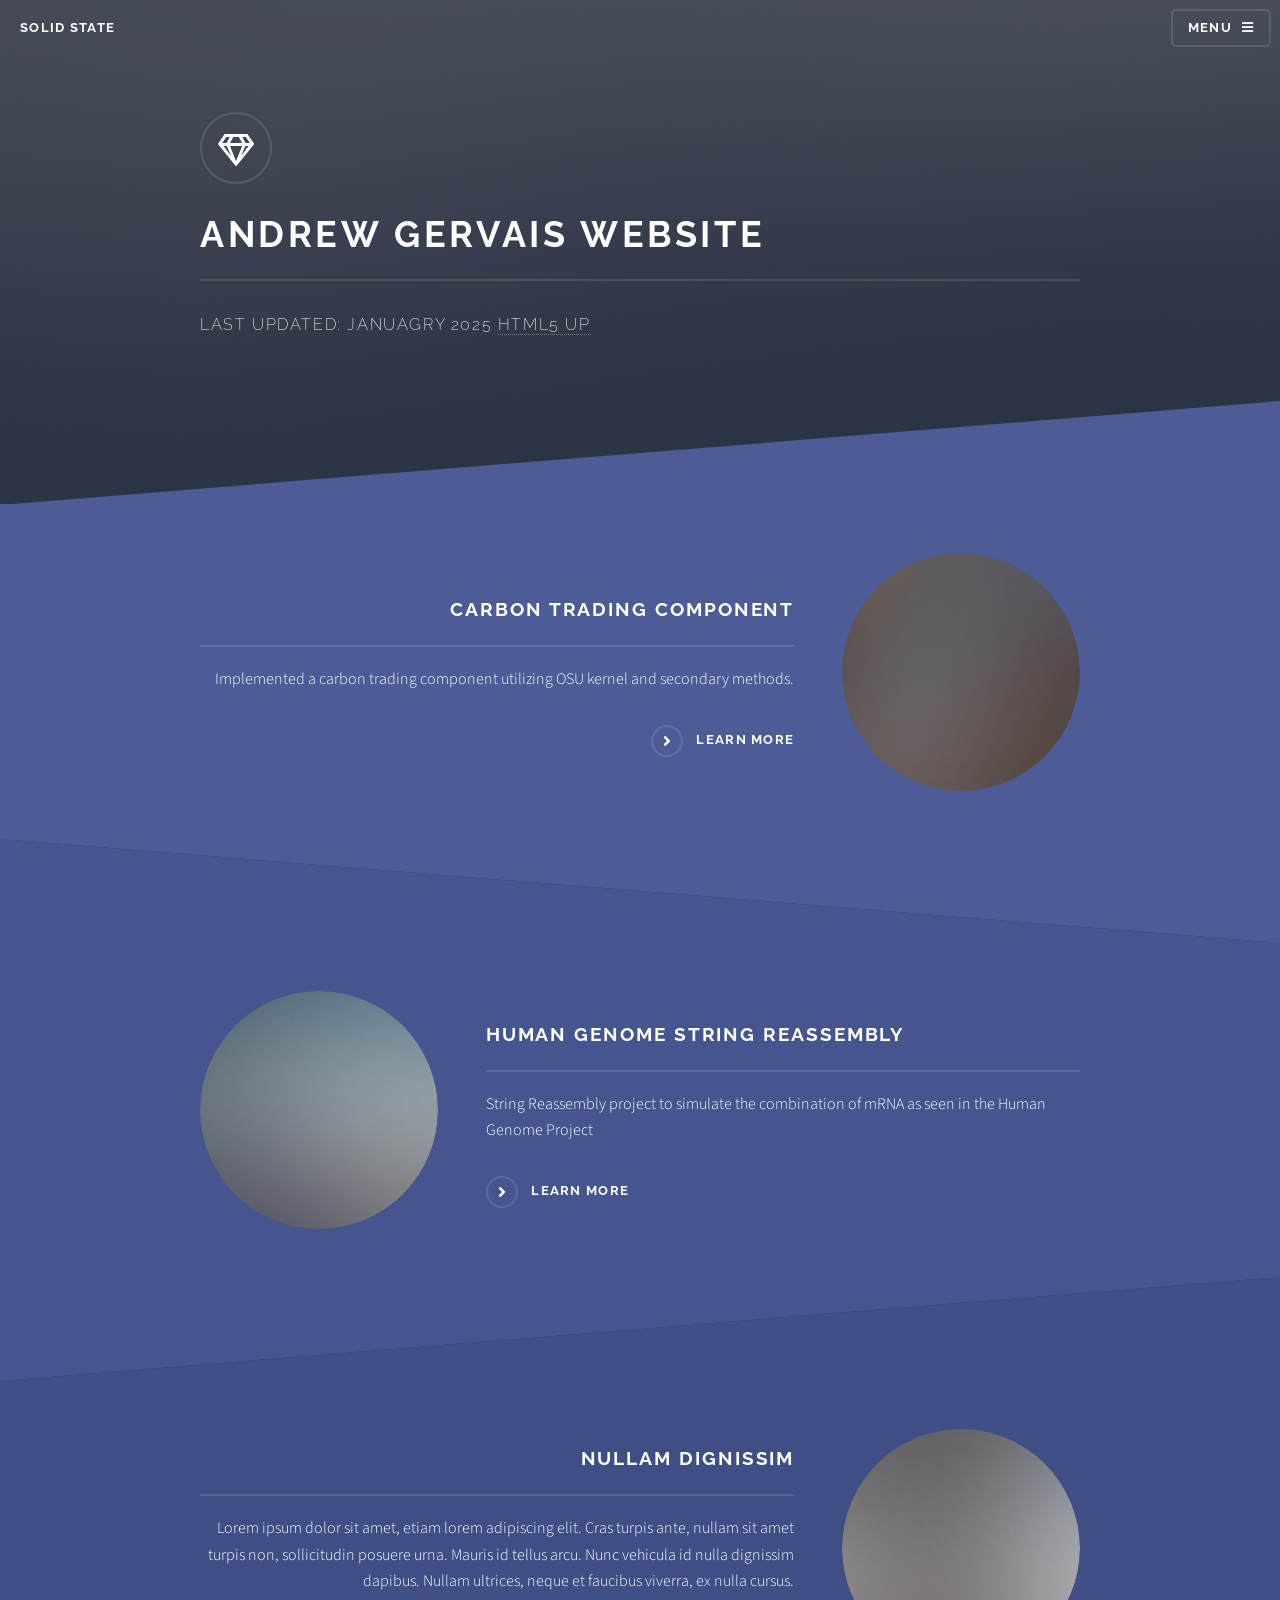
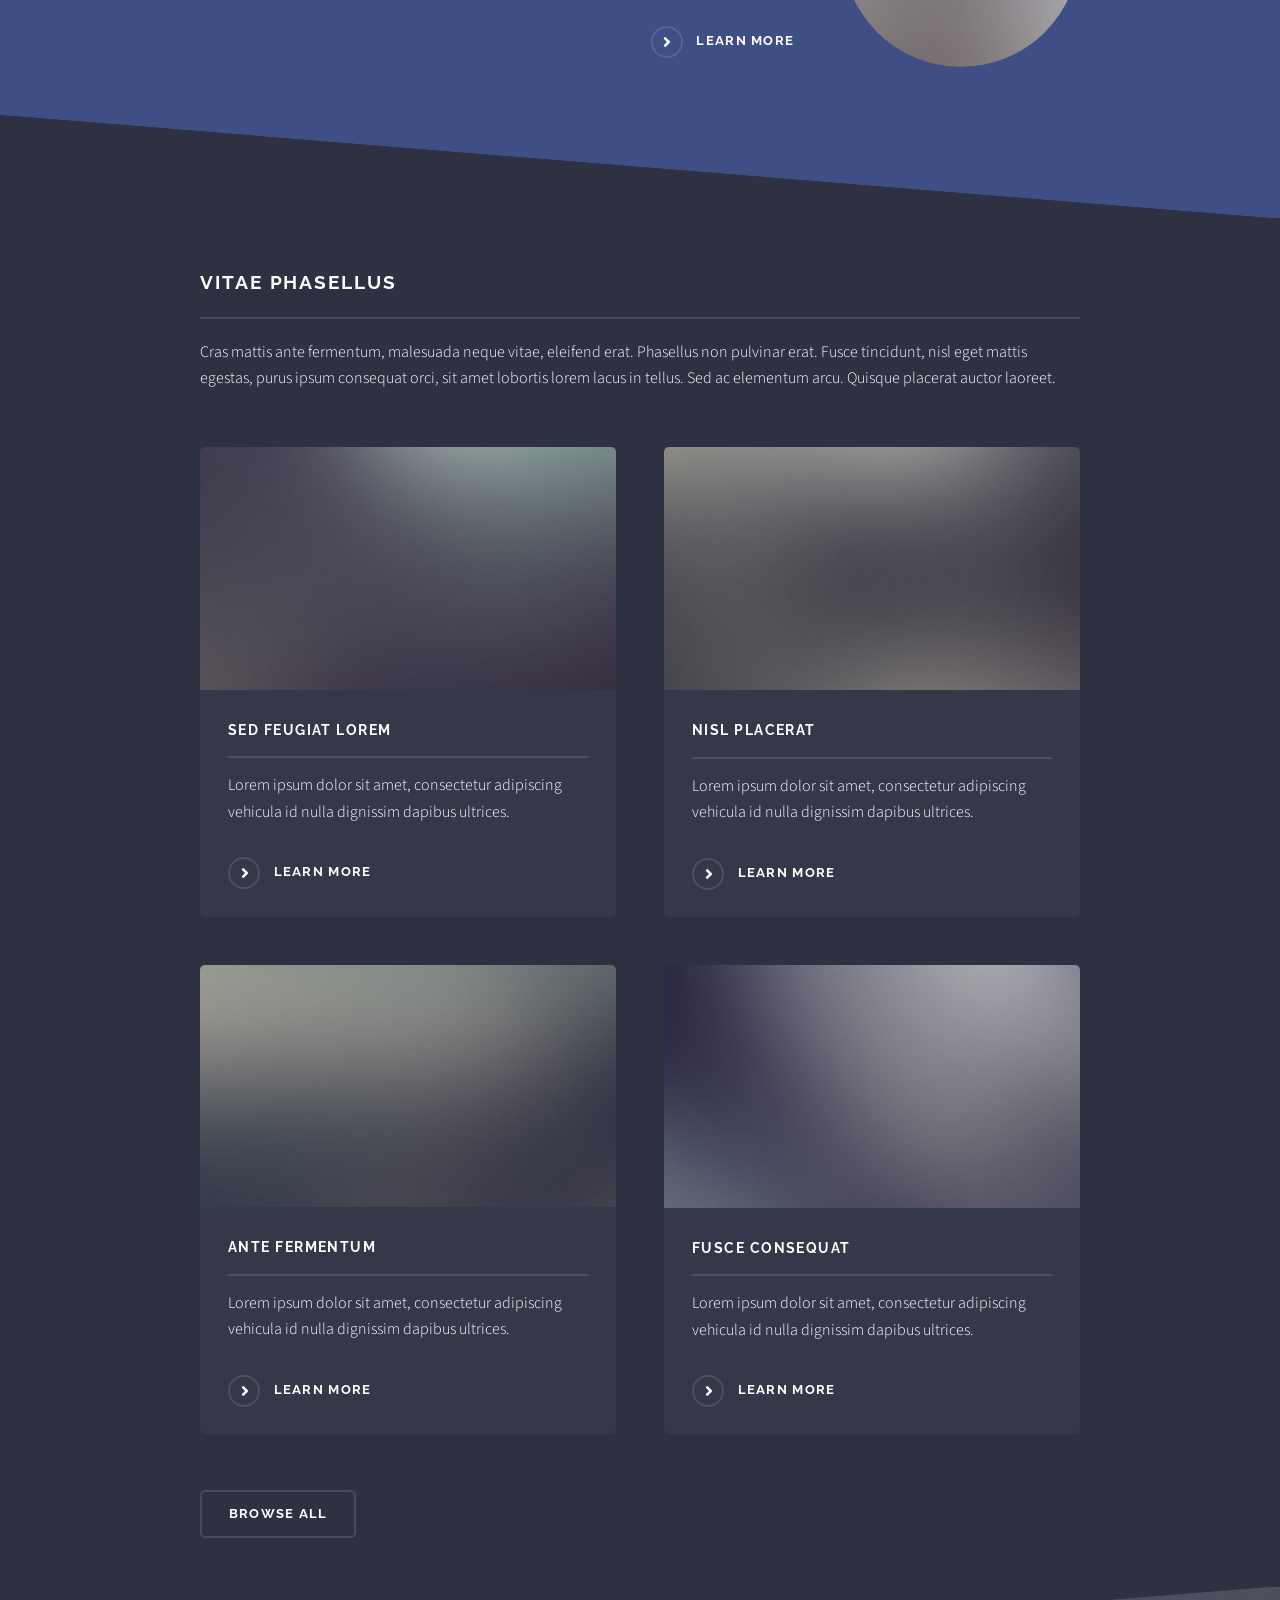
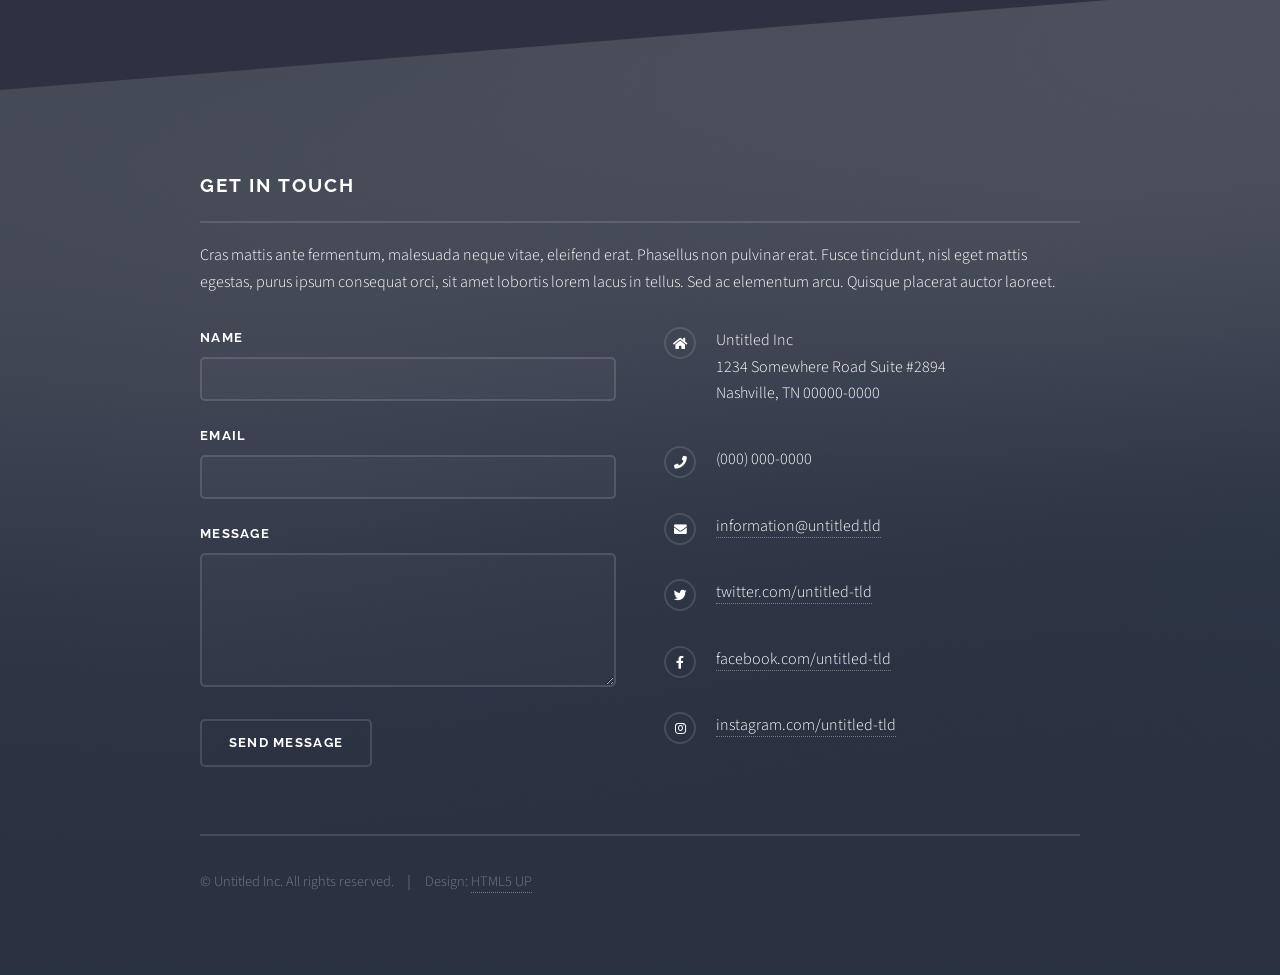
==== index.html @ 9351cca6 "update" ====
<!DOCTYPE HTML>
<!--
	Solid State by HTML5 UP
	html5up.net | @ajlkn
	Free for personal and commercial use under the CCA 3.0 license (html5up.net/license)
-->
<html>
	<head>
		<title>Solid State by HTML5 UP</title>
		<meta charset="utf-8" />
		<meta name="viewport" content="width=device-width, initial-scale=1, user-scalable=no" />
		<link rel="stylesheet" href="assets/css/main.css" />
		<noscript><link rel="stylesheet" href="assets/css/noscript.css" /></noscript>
	</head>
	<body class="is-preload">

		<!-- Page Wrapper -->
			<div id="page-wrapper">

				<!-- Header -->
					<header id="header" class="alt">
						<h1><a href="index.html">Solid State</a></h1>
						<nav>
							<a href="#menu">Menu</a>
						</nav>
					</header>

				<!-- Menu -->
					<nav id="menu">
						<div class="inner">
							<h2>Menu</h2>
							<ul class="links">
								<li><a href="index.html">Home</a></li>
								<li><a href="generic.html">Generic</a></li>
								<li><a href="generic copy.html">Generic Copy</a></li>
								<!-- <li><a href="#">Log In</a></li> -->
								<!--<li><a href="#">Sign Up</a></li>  -->
							</ul>
							<a href="#" class="close">Close</a>
						</div>
					</nav>

				<!-- Banner -->
					<section id="banner">
						<div class="inner">
							<div class="logo"><span class="icon fa-gem"></span></div>
							<h2> Andrew Gervais Website	</h2>
							<p> Last Updated: Januagry 2025 <a href="http://html5up.net">HTML5 UP</a></p>
						</div>
					</section>

				<!-- Wrapper -->
					<section id="wrapper">

						<!-- One -->
							<section id="one" class="wrapper spotlight style1">
								<div class="inner">
									<a href="#" class="image"><img src="images/pic01.jpg" alt="" /></a>
									<div class="content">
										<h2 class="major">Carbon Trading Component</h2>
										<p>Implemented a carbon trading component utilizing OSU kernel and secondary methods.</p>
										<a href="#" class="special">Learn more</a>
									</div>
								</div>
							</section>

						<!-- Two -->
							<section id="two" class="wrapper alt spotlight style2">
								<div class="inner">
									<a href="#" class="image"><img src="images/pic02.jpg" alt="" /></a>
									<div class="content">
										<h2 class="major">Human Genome String Reassembly</h2>
										<p>String Reassembly project to simulate the combination of mRNA as seen in the Human Genome Project</p>
										<a href="#" class="special">Learn more</a>
									</div>
								</div>
							</section>

						<!-- Three -->
							<section id="three" class="wrapper spotlight style3">
								<div class="inner">
									<a href="#" class="image"><img src="images/pic03.jpg" alt="" /></a>
									<div class="content">
										<h2 class="major">Nullam dignissim</h2>
										<p>Lorem ipsum dolor sit amet, etiam lorem adipiscing elit. Cras turpis ante, nullam sit amet turpis non, sollicitudin posuere urna. Mauris id tellus arcu. Nunc vehicula id nulla dignissim dapibus. Nullam ultrices, neque et faucibus viverra, ex nulla cursus.</p>
										<a href="#" class="special">Learn more</a>
									</div>
								</div>
							</section>

						<!-- Four -->
							<section id="four" class="wrapper alt style1">
								<div class="inner">
									<h2 class="major">Vitae phasellus</h2>
									<p>Cras mattis ante fermentum, malesuada neque vitae, eleifend erat. Phasellus non pulvinar erat. Fusce tincidunt, nisl eget mattis egestas, purus ipsum consequat orci, sit amet lobortis lorem lacus in tellus. Sed ac elementum arcu. Quisque placerat auctor laoreet.</p>
									<section class="features">
										<article>
											<a href="#" class="image"><img src="images/pic04.jpg" alt="" /></a>
											<h3 class="major">Sed feugiat lorem</h3>
											<p>Lorem ipsum dolor sit amet, consectetur adipiscing vehicula id nulla dignissim dapibus ultrices.</p>
											<a href="#" class="special">Learn more</a>
										</article>
										<article>
											<a href="#" class="image"><img src="images/pic05.jpg" alt="" /></a>
											<h3 class="major">Nisl placerat</h3>
											<p>Lorem ipsum dolor sit amet, consectetur adipiscing vehicula id nulla dignissim dapibus ultrices.</p>
											<a href="#" class="special">Learn more</a>
										</article>
										<article>
											<a href="#" class="image"><img src="images/pic06.jpg" alt="" /></a>
											<h3 class="major">Ante fermentum</h3>
											<p>Lorem ipsum dolor sit amet, consectetur adipiscing vehicula id nulla dignissim dapibus ultrices.</p>
											<a href="#" class="special">Learn more</a>
										</article>
										<article>
											<a href="#" class="image"><img src="images/pic07.jpg" alt="" /></a>
											<h3 class="major">Fusce consequat</h3>
											<p>Lorem ipsum dolor sit amet, consectetur adipiscing vehicula id nulla dignissim dapibus ultrices.</p>
											<a href="#" class="special">Learn more</a>
										</article>
									</section>
									<ul class="actions">
										<li><a href="#" class="button">Browse All</a></li>
									</ul>
								</div>
							</section>

					</section>

				<!-- Footer -->
					<section id="footer">
						<div class="inner">
							<h2 class="major">Get in touch</h2>
							<p>Cras mattis ante fermentum, malesuada neque vitae, eleifend erat. Phasellus non pulvinar erat. Fusce tincidunt, nisl eget mattis egestas, purus ipsum consequat orci, sit amet lobortis lorem lacus in tellus. Sed ac elementum arcu. Quisque placerat auctor laoreet.</p>
							<form method="post" action="#">
								<div class="fields">
									<div class="field">
										<label for="name">Name</label>
										<input type="text" name="name" id="name" />
									</div>
									<div class="field">
										<label for="email">Email</label>
										<input type="email" name="email" id="email" />
									</div>
									<div class="field">
										<label for="message">Message</label>
										<textarea name="message" id="message" rows="4"></textarea>
									</div>
								</div>
								<ul class="actions">
									<li><input type="submit" value="Send Message" /></li>
								</ul>
							</form>
							<ul class="contact">
								<li class="icon solid fa-home">
									Untitled Inc<br />
									1234 Somewhere Road Suite #2894<br />
									Nashville, TN 00000-0000
								</li>
								<li class="icon solid fa-phone">(000) 000-0000</li>
								<li class="icon solid fa-envelope"><a href="#">information@untitled.tld</a></li>
								<li class="icon brands fa-twitter"><a href="#">twitter.com/untitled-tld</a></li>
								<li class="icon brands fa-facebook-f"><a href="#">facebook.com/untitled-tld</a></li>
								<li class="icon brands fa-instagram"><a href="#">instagram.com/untitled-tld</a></li>
							</ul>
							<ul class="copyright">
								<li>&copy; Untitled Inc. All rights reserved.</li><li>Design: <a href="http://html5up.net">HTML5 UP</a></li>
							</ul>
						</div>
					</section>

			</div>

		<!-- Scripts -->
			<script src="assets/js/jquery.min.js"></script>
			<script src="assets/js/jquery.scrollex.min.js"></script>
			<script src="assets/js/browser.min.js"></script>
			<script src="assets/js/breakpoints.min.js"></script>
			<script src="assets/js/util.js"></script>
			<script src="assets/js/main.js"></script>

	</body>
</html>
---- assets/css/main.css ----
@import url(fontawesome-all.min.css);
@import url("https://fonts.googleapis.com/css?family=Raleway:200,700|Source+Sans+Pro:300,600,300italic,600italic");

/*
	Solid State by HTML5 UP
	html5up.net | @ajlkn
	Free for personal and commercial use under the CCA 3.0 license (html5up.net/license)
*/

html, body, div, span, applet, object,
iframe, h1, h2, h3, h4, h5, h6, p, blockquote,
pre, a, abbr, acronym, address, big, cite,
code, del, dfn, em, img, ins, kbd, q, s, samp,
small, strike, strong, sub, sup, tt, var, b,
u, i, center, dl, dt, dd, ol, ul, li, fieldset,
form, label, legend, table, caption, tbody,
tfoot, thead, tr, th, td, article, aside,
canvas, details, embed, figure, figcaption,
footer, header, hgroup, menu, nav, output, ruby,
section, summary, time, mark, audio, video {
	margin: 0;
	padding: 0;
	border: 0;
	font-size: 100%;
	font: inherit;
	vertical-align: baseline;}

article, aside, details, figcaption, figure,
footer, header, hgroup, menu, nav, section {
	display: block;}

body {
	line-height: 1;
}

ol, ul {
	list-style: none;
}

blockquote, q {
	quotes: none;
}

	blockquote:before, blockquote:after, q:before, q:after {
		content: '';
		content: none;
	}

table {
	border-collapse: collapse;
	border-spacing: 0;
}

body {
	-webkit-text-size-adjust: none;
}

mark {
	background-color: transparent;
	color: inherit;
}

input::-moz-focus-inner {
	border: 0;
	padding: 0;
}

input, select, textarea {
	-moz-appearance: none;
	-webkit-appearance: none;
	-ms-appearance: none;
	appearance: none;
}

/* Basic */

	@-ms-viewport {
		width: device-width;
	}

	body {
		-ms-overflow-style: scrollbar;
	}

	@media screen and (max-width: 480px) {

		html, body {
			min-width: 320px;
		}

	}

	html {
		box-sizing: border-box;
	}

	*, *:before, *:after {
		box-sizing: inherit;
	}

	body {
		background-color: #2e3141;
		background-image: linear-gradient(to top, rgba(46, 49, 65, 0.8), rgba(46, 49, 65, 0.8)), url("../../images/bg.jpg");
		background-size: auto, cover;
		background-attachment: fixed, fixed;
		background-position: center, center;
	}

		body.is-preload *, body.is-preload *:before, body.is-preload *:after {
			-moz-animation: none !important;
			-webkit-animation: none !important;
			-ms-animation: none !important;
			animation: none !important;
			-moz-transition: none !important;
			-webkit-transition: none !important;
			-ms-transition: none !important;
			transition: none !important;
		}

/* Type */

	body, input, select, textarea {
		color: #ffffff;
		font-family: "Source Sans Pro", Helvetica, sans-serif;
		font-size: 16.5pt;
		font-weight: 300;
		line-height: 1.65;
	}

		@media screen and (max-width: 1680px) {

			body, input, select, textarea {
				font-size: 13pt;
			}

		}

		@media screen and (max-width: 1280px) {

			body, input, select, textarea {
				font-size: 12pt;
			}

		}

		@media screen and (max-width: 980px) {

			body, input, select, textarea {
				font-size: 12pt;
			}

		}

		@media screen and (max-width: 736px) {

			body, input, select, textarea {
				font-size: 12pt;
			}

		}

		@media screen and (max-width: 480px) {

			body, input, select, textarea {
				font-size: 12pt;
			}

		}

	a {
		-moz-transition: color 0.2s ease-in-out, border-bottom-color 0.2s ease-in-out;
		-webkit-transition: color 0.2s ease-in-out, border-bottom-color 0.2s ease-in-out;
		-ms-transition: color 0.2s ease-in-out, border-bottom-color 0.2s ease-in-out;
		transition: color 0.2s ease-in-out, border-bottom-color 0.2s ease-in-out;
		border-bottom: dotted 1px rgba(255, 255, 255, 0.35);
		color: #ffffff;
		text-decoration: none;
	}

		a:hover {
			border-bottom-color: transparent;
			color: #ffffff !important;
		}

		a.special:not(.button) {
			text-decoration: none;
			border-bottom: 0;
			display: block;
			font-family: Raleway, Helvetica, sans-serif;
			font-size: 0.8em;
			font-weight: 700;
			letter-spacing: 0.1em;
			margin: 0 0 2em 0;
			text-transform: uppercase;
		}

			a.special:not(.button):before {
				-moz-osx-font-smoothing: grayscale;
				-webkit-font-smoothing: antialiased;
				display: inline-block;
				font-style: normal;
				font-variant: normal;
				text-rendering: auto;
				line-height: 1;
				text-transform: none !important;
				font-family: 'Font Awesome 5 Free';
				font-weight: 900;
			}

			a.special:not(.button):before {
				-moz-transition: background-color 0.2s ease-in-out;
				-webkit-transition: background-color 0.2s ease-in-out;
				-ms-transition: background-color 0.2s ease-in-out;
				transition: background-color 0.2s ease-in-out;
				border-radius: 100%;
				border: solid 2px rgba(255, 255, 255, 0.125);
				content: '\f105';
				display: inline-block;
				font-size: 1.25em;
				height: 2em;
				line-height: 1.75em;
				margin-right: 0.85em;
				text-align: center;
				text-indent: 0.15em;
				vertical-align: middle;
				width: 2em;
			}

			a.special:not(.button):hover:before {
				background-color: rgba(255, 255, 255, 0.025);
			}

			a.special:not(.button):active:before {
				background-color: rgba(255, 255, 255, 0.075);
			}

	strong, b {
		color: #ffffff;
		font-weight: 600;
	}

	em, i {
		font-style: italic;
	}

	p {
		margin: 0 0 2em 0;
	}

	h1, h2, h3, h4, h5, h6 {
		color: #ffffff;
		font-family: Raleway, Helvetica, sans-serif;
		font-weight: 700;
		letter-spacing: 0.1em;
		margin: 0 0 1em 0;
		text-transform: uppercase;
	}

		h1 a, h2 a, h3 a, h4 a, h5 a, h6 a {
			color: inherit;
			text-decoration: none;
			border-bottom: 0;
		}

		h1 span, h2 span, h3 span, h4 span, h5 span, h6 span {
			font-weight: 200;
		}

		h1.major, h2.major, h3.major, h4.major, h5.major, h6.major {
			padding-bottom: 1em;
			border-bottom: solid 2px rgba(255, 255, 255, 0.125);
		}

	h2 {
		font-size: 1.2em;
	}

	h3 {
		font-size: 0.9em;
	}

	h4 {
		font-size: 0.7em;
	}

	h5 {
		font-size: 0.7em;
	}

	h6 {
		font-size: 0.7em;
	}

	@media screen and (max-width: 736px) {

		h2 {
			font-size: 1em;
		}

		h3 {
			font-size: 0.8em;
		}

	}

	sub {
		font-size: 0.8em;
		position: relative;
		top: 0.5em;
	}

	sup {
		font-size: 0.8em;
		position: relative;
		top: -0.5em;
	}

	blockquote {
		border-left: solid 4px rgba(255, 255, 255, 0.125);
		font-style: italic;
		margin: 0 0 2em 0;
		padding: 0.5em 0 0.5em 2em;
	}

	code {
		background: rgba(255, 255, 255, 0.025);
		border-radius: 5px;
		border: solid 2px rgba(255, 255, 255, 0.125);
		font-family: "Courier New", monospace;
		font-size: 0.9em;
		margin: 0 0.25em;
		padding: 0.25em 0.65em;
	}

	pre {
		-webkit-overflow-scrolling: touch;
		font-family: "Courier New", monospace;
		font-size: 0.9em;
		margin: 0 0 2em 0;
	}

		pre code {
			display: block;
			line-height: 1.75em;
			padding: 1em 1.5em;
			overflow-x: auto;
		}

	hr {
		border: 0;
		border-bottom: solid 2px rgba(255, 255, 255, 0.125);
		margin: 2.5em 0;
	}

		hr.major {
			margin: 4em 0;
		}

	.align-left {
		text-align: left;
	}

	.align-center {
		text-align: center;
	}

	.align-right {
		text-align: right;
	}

/* Row */

	.row {
		display: flex;
		flex-wrap: wrap;
		box-sizing: border-box;
		align-items: stretch;
	}

		.row > * {
			box-sizing: border-box;
		}

		.row.gtr-uniform > * > :last-child {
			margin-bottom: 0;
		}

		.row.aln-left {
			justify-content: flex-start;
		}

		.row.aln-center {
			justify-content: center;
		}

		.row.aln-right {
			justify-content: flex-end;
		}

		.row.aln-top {
			align-items: flex-start;
		}

		.row.aln-middle {
			align-items: center;
		}

		.row.aln-bottom {
			align-items: flex-end;
		}

		.row > .imp {
			order: -1;
		}

		.row > .col-1 {
			width: 8.33333%;
		}

		.row > .off-1 {
			margin-left: 8.33333%;
		}

		.row > .col-2 {
			width: 16.66667%;
		}

		.row > .off-2 {
			margin-left: 16.66667%;
		}

		.row > .col-3 {
			width: 25%;
		}

		.row > .off-3 {
			margin-left: 25%;
		}

		.row > .col-4 {
			width: 33.33333%;
		}

		.row > .off-4 {
			margin-left: 33.33333%;
		}

		.row > .col-5 {
			width: 41.66667%;
		}

		.row > .off-5 {
			margin-left: 41.66667%;
		}

		.row > .col-6 {
			width: 50%;
		}

		.row > .off-6 {
			margin-left: 50%;
		}

		.row > .col-7 {
			width: 58.33333%;
		}

		.row > .off-7 {
			margin-left: 58.33333%;
		}

		.row > .col-8 {
			width: 66.66667%;
		}

		.row > .off-8 {
			margin-left: 66.66667%;
		}

		.row > .col-9 {
			width: 75%;
		}

		.row > .off-9 {
			margin-left: 75%;
		}

		.row > .col-10 {
			width: 83.33333%;
		}

		.row > .off-10 {
			margin-left: 83.33333%;
		}

		.row > .col-11 {
			width: 91.66667%;
		}

		.row > .off-11 {
			margin-left: 91.66667%;
		}

		.row > .col-12 {
			width: 100%;
		}

		.row > .off-12 {
			margin-left: 100%;
		}

		.row.gtr-0 {
			margin-top: 0;
			margin-left: 0em;
		}

			.row.gtr-0 > * {
				padding: 0 0 0 0em;
			}

			.row.gtr-0.gtr-uniform {
				margin-top: 0em;
			}

				.row.gtr-0.gtr-uniform > * {
					padding-top: 0em;
				}

		.row.gtr-25 {
			margin-top: 0;
			margin-left: -0.4375em;
		}

			.row.gtr-25 > * {
				padding: 0 0 0 0.4375em;
			}

			.row.gtr-25.gtr-uniform {
				margin-top: -0.4375em;
			}

				.row.gtr-25.gtr-uniform > * {
					padding-top: 0.4375em;
				}

		.row.gtr-50 {
			margin-top: 0;
			margin-left: -0.875em;
		}

			.row.gtr-50 > * {
				padding: 0 0 0 0.875em;
			}

			.row.gtr-50.gtr-uniform {
				margin-top: -0.875em;
			}

				.row.gtr-50.gtr-uniform > * {
					padding-top: 0.875em;
				}

		.row {
			margin-top: 0;
			margin-left: -1.75em;
		}

			.row > * {
				padding: 0 0 0 1.75em;
			}

			.row.gtr-uniform {
				margin-top: -1.75em;
			}

				.row.gtr-uniform > * {
					padding-top: 1.75em;
				}

		.row.gtr-150 {
			margin-top: 0;
			margin-left: -2.625em;
		}

			.row.gtr-150 > * {
				padding: 0 0 0 2.625em;
			}

			.row.gtr-150.gtr-uniform {
				margin-top: -2.625em;
			}

				.row.gtr-150.gtr-uniform > * {
					padding-top: 2.625em;
				}

		.row.gtr-200 {
			margin-top: 0;
			margin-left: -3.5em;
		}

			.row.gtr-200 > * {
				padding: 0 0 0 3.5em;
			}

			.row.gtr-200.gtr-uniform {
				margin-top: -3.5em;
			}

				.row.gtr-200.gtr-uniform > * {
					padding-top: 3.5em;
				}

		@media screen and (max-width: 1680px) {

			.row {
				display: flex;
				flex-wrap: wrap;
				box-sizing: border-box;
				align-items: stretch;
			}

				.row > * {
					box-sizing: border-box;
				}

				.row.gtr-uniform > * > :last-child {
					margin-bottom: 0;
				}

				.row.aln-left {
					justify-content: flex-start;
				}

				.row.aln-center {
					justify-content: center;
				}

				.row.aln-right {
					justify-content: flex-end;
				}

				.row.aln-top {
					align-items: flex-start;
				}

				.row.aln-middle {
					align-items: center;
				}

				.row.aln-bottom {
					align-items: flex-end;
				}

				.row > .imp-xlarge {
					order: -1;
				}

				.row > .col-1-xlarge {
					width: 8.33333%;
				}

				.row > .off-1-xlarge {
					margin-left: 8.33333%;
				}

				.row > .col-2-xlarge {
					width: 16.66667%;
				}

				.row > .off-2-xlarge {
					margin-left: 16.66667%;
				}

				.row > .col-3-xlarge {
					width: 25%;
				}

				.row > .off-3-xlarge {
					margin-left: 25%;
				}

				.row > .col-4-xlarge {
					width: 33.33333%;
				}

				.row > .off-4-xlarge {
					margin-left: 33.33333%;
				}

				.row > .col-5-xlarge {
					width: 41.66667%;
				}

				.row > .off-5-xlarge {
					margin-left: 41.66667%;
				}

				.row > .col-6-xlarge {
					width: 50%;
				}

				.row > .off-6-xlarge {
					margin-left: 50%;
				}

				.row > .col-7-xlarge {
					width: 58.33333%;
				}

				.row > .off-7-xlarge {
					margin-left: 58.33333%;
				}

				.row > .col-8-xlarge {
					width: 66.66667%;
				}

				.row > .off-8-xlarge {
					margin-left: 66.66667%;
				}

				.row > .col-9-xlarge {
					width: 75%;
				}

				.row > .off-9-xlarge {
					margin-left: 75%;
				}

				.row > .col-10-xlarge {
					width: 83.33333%;
				}

				.row > .off-10-xlarge {
					margin-left: 83.33333%;
				}

				.row > .col-11-xlarge {
					width: 91.66667%;
				}

				.row > .off-11-xlarge {
					margin-left: 91.66667%;
				}

				.row > .col-12-xlarge {
					width: 100%;
				}

				.row > .off-12-xlarge {
					margin-left: 100%;
				}

				.row.gtr-0 {
					margin-top: 0;
					margin-left: 0em;
				}

					.row.gtr-0 > * {
						padding: 0 0 0 0em;
					}

					.row.gtr-0.gtr-uniform {
						margin-top: 0em;
					}

						.row.gtr-0.gtr-uniform > * {
							padding-top: 0em;
						}

				.row.gtr-25 {
					margin-top: 0;
					margin-left: -0.4375em;
				}

					.row.gtr-25 > * {
						padding: 0 0 0 0.4375em;
					}

					.row.gtr-25.gtr-uniform {
						margin-top: -0.4375em;
					}

						.row.gtr-25.gtr-uniform > * {
							padding-top: 0.4375em;
						}

				.row.gtr-50 {
					margin-top: 0;
					margin-left: -0.875em;
				}

					.row.gtr-50 > * {
						padding: 0 0 0 0.875em;
					}

					.row.gtr-50.gtr-uniform {
						margin-top: -0.875em;
					}

						.row.gtr-50.gtr-uniform > * {
							padding-top: 0.875em;
						}

				.row {
					margin-top: 0;
					margin-left: -1.75em;
				}

					.row > * {
						padding: 0 0 0 1.75em;
					}

					.row.gtr-uniform {
						margin-top: -1.75em;
					}

						.row.gtr-uniform > * {
							padding-top: 1.75em;
						}

				.row.gtr-150 {
					margin-top: 0;
					margin-left: -2.625em;
				}

					.row.gtr-150 > * {
						padding: 0 0 0 2.625em;
					}

					.row.gtr-150.gtr-uniform {
						margin-top: -2.625em;
					}

						.row.gtr-150.gtr-uniform > * {
							padding-top: 2.625em;
						}

				.row.gtr-200 {
					margin-top: 0;
					margin-left: -3.5em;
				}

					.row.gtr-200 > * {
						padding: 0 0 0 3.5em;
					}

					.row.gtr-200.gtr-uniform {
						margin-top: -3.5em;
					}

						.row.gtr-200.gtr-uniform > * {
							padding-top: 3.5em;
						}

		}

		@media screen and (max-width: 1280px) {

			.row {
				display: flex;
				flex-wrap: wrap;
				box-sizing: border-box;
				align-items: stretch;
			}

				.row > * {
					box-sizing: border-box;
				}

				.row.gtr-uniform > * > :last-child {
					margin-bottom: 0;
				}

				.row.aln-left {
					justify-content: flex-start;
				}

				.row.aln-center {
					justify-content: center;
				}

				.row.aln-right {
					justify-content: flex-end;
				}

				.row.aln-top {
					align-items: flex-start;
				}

				.row.aln-middle {
					align-items: center;
				}

				.row.aln-bottom {
					align-items: flex-end;
				}

				.row > .imp-large {
					order: -1;
				}

				.row > .col-1-large {
					width: 8.33333%;
				}

				.row > .off-1-large {
					margin-left: 8.33333%;
				}

				.row > .col-2-large {
					width: 16.66667%;
				}

				.row > .off-2-large {
					margin-left: 16.66667%;
				}

				.row > .col-3-large {
					width: 25%;
				}

				.row > .off-3-large {
					margin-left: 25%;
				}

				.row > .col-4-large {
					width: 33.33333%;
				}

				.row > .off-4-large {
					margin-left: 33.33333%;
				}

				.row > .col-5-large {
					width: 41.66667%;
				}

				.row > .off-5-large {
					margin-left: 41.66667%;
				}

				.row > .col-6-large {
					width: 50%;
				}

				.row > .off-6-large {
					margin-left: 50%;
				}

				.row > .col-7-large {
					width: 58.33333%;
				}

				.row > .off-7-large {
					margin-left: 58.33333%;
				}

				.row > .col-8-large {
					width: 66.66667%;
				}

				.row > .off-8-large {
					margin-left: 66.66667%;
				}

				.row > .col-9-large {
					width: 75%;
				}

				.row > .off-9-large {
					margin-left: 75%;
				}

				.row > .col-10-large {
					width: 83.33333%;
				}

				.row > .off-10-large {
					margin-left: 83.33333%;
				}

				.row > .col-11-large {
					width: 91.66667%;
				}

				.row > .off-11-large {
					margin-left: 91.66667%;
				}

				.row > .col-12-large {
					width: 100%;
				}

				.row > .off-12-large {
					margin-left: 100%;
				}

				.row.gtr-0 {
					margin-top: 0;
					margin-left: 0em;
				}

					.row.gtr-0 > * {
						padding: 0 0 0 0em;
					}

					.row.gtr-0.gtr-uniform {
						margin-top: 0em;
					}

						.row.gtr-0.gtr-uniform > * {
							padding-top: 0em;
						}

				.row.gtr-25 {
					margin-top: 0;
					margin-left: -0.4375em;
				}

					.row.gtr-25 > * {
						padding: 0 0 0 0.4375em;
					}

					.row.gtr-25.gtr-uniform {
						margin-top: -0.4375em;
					}

						.row.gtr-25.gtr-uniform > * {
							padding-top: 0.4375em;
						}

				.row.gtr-50 {
					margin-top: 0;
					margin-left: -0.875em;
				}

					.row.gtr-50 > * {
						padding: 0 0 0 0.875em;
					}

					.row.gtr-50.gtr-uniform {
						margin-top: -0.875em;
					}

						.row.gtr-50.gtr-uniform > * {
							padding-top: 0.875em;
						}

				.row {
					margin-top: 0;
					margin-left: -1.75em;
				}

					.row > * {
						padding: 0 0 0 1.75em;
					}

					.row.gtr-uniform {
						margin-top: -1.75em;
					}

						.row.gtr-uniform > * {
							padding-top: 1.75em;
						}

				.row.gtr-150 {
					margin-top: 0;
					margin-left: -2.625em;
				}

					.row.gtr-150 > * {
						padding: 0 0 0 2.625em;
					}

					.row.gtr-150.gtr-uniform {
						margin-top: -2.625em;
					}

						.row.gtr-150.gtr-uniform > * {
							padding-top: 2.625em;
						}

				.row.gtr-200 {
					margin-top: 0;
					margin-left: -3.5em;
				}

					.row.gtr-200 > * {
						padding: 0 0 0 3.5em;
					}

					.row.gtr-200.gtr-uniform {
						margin-top: -3.5em;
					}

						.row.gtr-200.gtr-uniform > * {
							padding-top: 3.5em;
						}

		}

		@media screen and (max-width: 980px) {

			.row {
				display: flex;
				flex-wrap: wrap;
				box-sizing: border-box;
				align-items: stretch;
			}

				.row > * {
					box-sizing: border-box;
				}

				.row.gtr-uniform > * > :last-child {
					margin-bottom: 0;
				}

				.row.aln-left {
					justify-content: flex-start;
				}

				.row.aln-center {
					justify-content: center;
				}

				.row.aln-right {
					justify-content: flex-end;
				}

				.row.aln-top {
					align-items: flex-start;
				}

				.row.aln-middle {
					align-items: center;
				}

				.row.aln-bottom {
					align-items: flex-end;
				}

				.row > .imp-medium {
					order: -1;
				}

				.row > .col-1-medium {
					width: 8.33333%;
				}

				.row > .off-1-medium {
					margin-left: 8.33333%;
				}

				.row > .col-2-medium {
					width: 16.66667%;
				}

				.row > .off-2-medium {
					margin-left: 16.66667%;
				}

				.row > .col-3-medium {
					width: 25%;
				}

				.row > .off-3-medium {
					margin-left: 25%;
				}

				.row > .col-4-medium {
					width: 33.33333%;
				}

				.row > .off-4-medium {
					margin-left: 33.33333%;
				}

				.row > .col-5-medium {
					width: 41.66667%;
				}

				.row > .off-5-medium {
					margin-left: 41.66667%;
				}

				.row > .col-6-medium {
					width: 50%;
				}

				.row > .off-6-medium {
					margin-left: 50%;
				}

				.row > .col-7-medium {
					width: 58.33333%;
				}

				.row > .off-7-medium {
					margin-left: 58.33333%;
				}

				.row > .col-8-medium {
					width: 66.66667%;
				}

				.row > .off-8-medium {
					margin-left: 66.66667%;
				}

				.row > .col-9-medium {
					width: 75%;
				}

				.row > .off-9-medium {
					margin-left: 75%;
				}

				.row > .col-10-medium {
					width: 83.33333%;
				}

				.row > .off-10-medium {
					margin-left: 83.33333%;
				}

				.row > .col-11-medium {
					width: 91.66667%;
				}

				.row > .off-11-medium {
					margin-left: 91.66667%;
				}

				.row > .col-12-medium {
					width: 100%;
				}

				.row > .off-12-medium {
					margin-left: 100%;
				}

				.row.gtr-0 {
					margin-top: 0;
					margin-left: 0em;
				}

					.row.gtr-0 > * {
						padding: 0 0 0 0em;
					}

					.row.gtr-0.gtr-uniform {
						margin-top: 0em;
					}

						.row.gtr-0.gtr-uniform > * {
							padding-top: 0em;
						}

				.row.gtr-25 {
					margin-top: 0;
					margin-left: -0.4375em;
				}

					.row.gtr-25 > * {
						padding: 0 0 0 0.4375em;
					}

					.row.gtr-25.gtr-uniform {
						margin-top: -0.4375em;
					}

						.row.gtr-25.gtr-uniform > * {
							padding-top: 0.4375em;
						}

				.row.gtr-50 {
					margin-top: 0;
					margin-left: -0.875em;
				}

					.row.gtr-50 > * {
						padding: 0 0 0 0.875em;
					}

					.row.gtr-50.gtr-uniform {
						margin-top: -0.875em;
					}

						.row.gtr-50.gtr-uniform > * {
							padding-top: 0.875em;
						}

				.row {
					margin-top: 0;
					margin-left: -1.75em;
				}

					.row > * {
						padding: 0 0 0 1.75em;
					}

					.row.gtr-uniform {
						margin-top: -1.75em;
					}

						.row.gtr-uniform > * {
							padding-top: 1.75em;
						}

				.row.gtr-150 {
					margin-top: 0;
					margin-left: -2.625em;
				}

					.row.gtr-150 > * {
						padding: 0 0 0 2.625em;
					}

					.row.gtr-150.gtr-uniform {
						margin-top: -2.625em;
					}

						.row.gtr-150.gtr-uniform > * {
							padding-top: 2.625em;
						}

				.row.gtr-200 {
					margin-top: 0;
					margin-left: -3.5em;
				}

					.row.gtr-200 > * {
						padding: 0 0 0 3.5em;
					}

					.row.gtr-200.gtr-uniform {
						margin-top: -3.5em;
					}

						.row.gtr-200.gtr-uniform > * {
							padding-top: 3.5em;
						}

		}

		@media screen and (max-width: 736px) {

			.row {
				display: flex;
				flex-wrap: wrap;
				box-sizing: border-box;
				align-items: stretch;
			}

				.row > * {
					box-sizing: border-box;
				}

				.row.gtr-uniform > * > :last-child {
					margin-bottom: 0;
				}

				.row.aln-left {
					justify-content: flex-start;
				}

				.row.aln-center {
					justify-content: center;
				}

				.row.aln-right {
					justify-content: flex-end;
				}

				.row.aln-top {
					align-items: flex-start;
				}

				.row.aln-middle {
					align-items: center;
				}

				.row.aln-bottom {
					align-items: flex-end;
				}

				.row > .imp-small {
					order: -1;
				}

				.row > .col-1-small {
					width: 8.33333%;
				}

				.row > .off-1-small {
					margin-left: 8.33333%;
				}

				.row > .col-2-small {
					width: 16.66667%;
				}

				.row > .off-2-small {
					margin-left: 16.66667%;
				}

				.row > .col-3-small {
					width: 25%;
				}

				.row > .off-3-small {
					margin-left: 25%;
				}

				.row > .col-4-small {
					width: 33.33333%;
				}

				.row > .off-4-small {
					margin-left: 33.33333%;
				}

				.row > .col-5-small {
					width: 41.66667%;
				}

				.row > .off-5-small {
					margin-left: 41.66667%;
				}

				.row > .col-6-small {
					width: 50%;
				}

				.row > .off-6-small {
					margin-left: 50%;
				}

				.row > .col-7-small {
					width: 58.33333%;
				}

				.row > .off-7-small {
					margin-left: 58.33333%;
				}

				.row > .col-8-small {
					width: 66.66667%;
				}

				.row > .off-8-small {
					margin-left: 66.66667%;
				}

				.row > .col-9-small {
					width: 75%;
				}

				.row > .off-9-small {
					margin-left: 75%;
				}

				.row > .col-10-small {
					width: 83.33333%;
				}

				.row > .off-10-small {
					margin-left: 83.33333%;
				}

				.row > .col-11-small {
					width: 91.66667%;
				}

				.row > .off-11-small {
					margin-left: 91.66667%;
				}

				.row > .col-12-small {
					width: 100%;
				}

				.row > .off-12-small {
					margin-left: 100%;
				}

				.row.gtr-0 {
					margin-top: 0;
					margin-left: 0em;
				}

					.row.gtr-0 > * {
						padding: 0 0 0 0em;
					}

					.row.gtr-0.gtr-uniform {
						margin-top: 0em;
					}

						.row.gtr-0.gtr-uniform > * {
							padding-top: 0em;
						}

				.row.gtr-25 {
					margin-top: 0;
					margin-left: -0.3125em;
				}

					.row.gtr-25 > * {
						padding: 0 0 0 0.3125em;
					}

					.row.gtr-25.gtr-uniform {
						margin-top: -0.3125em;
					}

						.row.gtr-25.gtr-uniform > * {
							padding-top: 0.3125em;
						}

				.row.gtr-50 {
					margin-top: 0;
					margin-left: -0.625em;
				}

					.row.gtr-50 > * {
						padding: 0 0 0 0.625em;
					}

					.row.gtr-50.gtr-uniform {
						margin-top: -0.625em;
					}

						.row.gtr-50.gtr-uniform > * {
							padding-top: 0.625em;
						}

				.row {
					margin-top: 0;
					margin-left: -1.25em;
				}

					.row > * {
						padding: 0 0 0 1.25em;
					}

					.row.gtr-uniform {
						margin-top: -1.25em;
					}

						.row.gtr-uniform > * {
							padding-top: 1.25em;
						}

				.row.gtr-150 {
					margin-top: 0;
					margin-left: -1.875em;
				}

					.row.gtr-150 > * {
						padding: 0 0 0 1.875em;
					}

					.row.gtr-150.gtr-uniform {
						margin-top: -1.875em;
					}

						.row.gtr-150.gtr-uniform > * {
							padding-top: 1.875em;
						}

				.row.gtr-200 {
					margin-top: 0;
					margin-left: -2.5em;
				}

					.row.gtr-200 > * {
						padding: 0 0 0 2.5em;
					}

					.row.gtr-200.gtr-uniform {
						margin-top: -2.5em;
					}

						.row.gtr-200.gtr-uniform > * {
							padding-top: 2.5em;
						}

		}

		@media screen and (max-width: 480px) {

			.row {
				display: flex;
				flex-wrap: wrap;
				box-sizing: border-box;
				align-items: stretch;
			}

				.row > * {
					box-sizing: border-box;
				}

				.row.gtr-uniform > * > :last-child {
					margin-bottom: 0;
				}

				.row.aln-left {
					justify-content: flex-start;
				}

				.row.aln-center {
					justify-content: center;
				}

				.row.aln-right {
					justify-content: flex-end;
				}

				.row.aln-top {
					align-items: flex-start;
				}

				.row.aln-middle {
					align-items: center;
				}

				.row.aln-bottom {
					align-items: flex-end;
				}

				.row > .imp-xsmall {
					order: -1;
				}

				.row > .col-1-xsmall {
					width: 8.33333%;
				}

				.row > .off-1-xsmall {
					margin-left: 8.33333%;
				}

				.row > .col-2-xsmall {
					width: 16.66667%;
				}

				.row > .off-2-xsmall {
					margin-left: 16.66667%;
				}

				.row > .col-3-xsmall {
					width: 25%;
				}

				.row > .off-3-xsmall {
					margin-left: 25%;
				}

				.row > .col-4-xsmall {
					width: 33.33333%;
				}

				.row > .off-4-xsmall {
					margin-left: 33.33333%;
				}

				.row > .col-5-xsmall {
					width: 41.66667%;
				}

				.row > .off-5-xsmall {
					margin-left: 41.66667%;
				}

				.row > .col-6-xsmall {
					width: 50%;
				}

				.row > .off-6-xsmall {
					margin-left: 50%;
				}

				.row > .col-7-xsmall {
					width: 58.33333%;
				}

				.row > .off-7-xsmall {
					margin-left: 58.33333%;
				}

				.row > .col-8-xsmall {
					width: 66.66667%;
				}

				.row > .off-8-xsmall {
					margin-left: 66.66667%;
				}

				.row > .col-9-xsmall {
					width: 75%;
				}

				.row > .off-9-xsmall {
					margin-left: 75%;
				}

				.row > .col-10-xsmall {
					width: 83.33333%;
				}

				.row > .off-10-xsmall {
					margin-left: 83.33333%;
				}

				.row > .col-11-xsmall {
					width: 91.66667%;
				}

				.row > .off-11-xsmall {
					margin-left: 91.66667%;
				}

				.row > .col-12-xsmall {
					width: 100%;
				}

				.row > .off-12-xsmall {
					margin-left: 100%;
				}

				.row.gtr-0 {
					margin-top: 0;
					margin-left: 0em;
				}

					.row.gtr-0 > * {
						padding: 0 0 0 0em;
					}

					.row.gtr-0.gtr-uniform {
						margin-top: 0em;
					}

						.row.gtr-0.gtr-uniform > * {
							padding-top: 0em;
						}

				.row.gtr-25 {
					margin-top: 0;
					margin-left: -0.3125em;
				}

					.row.gtr-25 > * {
						padding: 0 0 0 0.3125em;
					}

					.row.gtr-25.gtr-uniform {
						margin-top: -0.3125em;
					}

						.row.gtr-25.gtr-uniform > * {
							padding-top: 0.3125em;
						}

				.row.gtr-50 {
					margin-top: 0;
					margin-left: -0.625em;
				}

					.row.gtr-50 > * {
						padding: 0 0 0 0.625em;
					}

					.row.gtr-50.gtr-uniform {
						margin-top: -0.625em;
					}

						.row.gtr-50.gtr-uniform > * {
							padding-top: 0.625em;
						}

				.row {
					margin-top: 0;
					margin-left: -1.25em;
				}

					.row > * {
						padding: 0 0 0 1.25em;
					}

					.row.gtr-uniform {
						margin-top: -1.25em;
					}

						.row.gtr-uniform > * {
							padding-top: 1.25em;
						}

				.row.gtr-150 {
					margin-top: 0;
					margin-left: -1.875em;
				}

					.row.gtr-150 > * {
						padding: 0 0 0 1.875em;
					}

					.row.gtr-150.gtr-uniform {
						margin-top: -1.875em;
					}

						.row.gtr-150.gtr-uniform > * {
							padding-top: 1.875em;
						}

				.row.gtr-200 {
					margin-top: 0;
					margin-left: -2.5em;
				}

					.row.gtr-200 > * {
						padding: 0 0 0 2.5em;
					}

					.row.gtr-200.gtr-uniform {
						margin-top: -2.5em;
					}

						.row.gtr-200.gtr-uniform > * {
							padding-top: 2.5em;
						}

		}

		@media screen and (max-width: 360px) {

			.row {
				display: flex;
				flex-wrap: wrap;
				box-sizing: border-box;
				align-items: stretch;
			}

				.row > * {
					box-sizing: border-box;
				}

				.row.gtr-uniform > * > :last-child {
					margin-bottom: 0;
				}

				.row.aln-left {
					justify-content: flex-start;
				}

				.row.aln-center {
					justify-content: center;
				}

				.row.aln-right {
					justify-content: flex-end;
				}

				.row.aln-top {
					align-items: flex-start;
				}

				.row.aln-middle {
					align-items: center;
				}

				.row.aln-bottom {
					align-items: flex-end;
				}

				.row > .imp-xxsmall {
					order: -1;
				}

				.row > .col-1-xxsmall {
					width: 8.33333%;
				}

				.row > .off-1-xxsmall {
					margin-left: 8.33333%;
				}

				.row > .col-2-xxsmall {
					width: 16.66667%;
				}

				.row > .off-2-xxsmall {
					margin-left: 16.66667%;
				}

				.row > .col-3-xxsmall {
					width: 25%;
				}

				.row > .off-3-xxsmall {
					margin-left: 25%;
				}

				.row > .col-4-xxsmall {
					width: 33.33333%;
				}

				.row > .off-4-xxsmall {
					margin-left: 33.33333%;
				}

				.row > .col-5-xxsmall {
					width: 41.66667%;
				}

				.row > .off-5-xxsmall {
					margin-left: 41.66667%;
				}

				.row > .col-6-xxsmall {
					width: 50%;
				}

				.row > .off-6-xxsmall {
					margin-left: 50%;
				}

				.row > .col-7-xxsmall {
					width: 58.33333%;
				}

				.row > .off-7-xxsmall {
					margin-left: 58.33333%;
				}

				.row > .col-8-xxsmall {
					width: 66.66667%;
				}

				.row > .off-8-xxsmall {
					margin-left: 66.66667%;
				}

				.row > .col-9-xxsmall {
					width: 75%;
				}

				.row > .off-9-xxsmall {
					margin-left: 75%;
				}

				.row > .col-10-xxsmall {
					width: 83.33333%;
				}

				.row > .off-10-xxsmall {
					margin-left: 83.33333%;
				}

				.row > .col-11-xxsmall {
					width: 91.66667%;
				}

				.row > .off-11-xxsmall {
					margin-left: 91.66667%;
				}

				.row > .col-12-xxsmall {
					width: 100%;
				}

				.row > .off-12-xxsmall {
					margin-left: 100%;
				}

				.row.gtr-0 {
					margin-top: 0;
					margin-left: 0em;
				}

					.row.gtr-0 > * {
						padding: 0 0 0 0em;
					}

					.row.gtr-0.gtr-uniform {
						margin-top: 0em;
					}

						.row.gtr-0.gtr-uniform > * {
							padding-top: 0em;
						}

				.row.gtr-25 {
					margin-top: 0;
					margin-left: -0.3125em;
				}

					.row.gtr-25 > * {
						padding: 0 0 0 0.3125em;
					}

					.row.gtr-25.gtr-uniform {
						margin-top: -0.3125em;
					}

						.row.gtr-25.gtr-uniform > * {
							padding-top: 0.3125em;
						}

				.row.gtr-50 {
					margin-top: 0;
					margin-left: -0.625em;
				}

					.row.gtr-50 > * {
						padding: 0 0 0 0.625em;
					}

					.row.gtr-50.gtr-uniform {
						margin-top: -0.625em;
					}

						.row.gtr-50.gtr-uniform > * {
							padding-top: 0.625em;
						}

				.row {
					margin-top: 0;
					margin-left: -1.25em;
				}

					.row > * {
						padding: 0 0 0 1.25em;
					}

					.row.gtr-uniform {
						margin-top: -1.25em;
					}

						.row.gtr-uniform > * {
							padding-top: 1.25em;
						}

				.row.gtr-150 {
					margin-top: 0;
					margin-left: -1.875em;
				}

					.row.gtr-150 > * {
						padding: 0 0 0 1.875em;
					}

					.row.gtr-150.gtr-uniform {
						margin-top: -1.875em;
					}

						.row.gtr-150.gtr-uniform > * {
							padding-top: 1.875em;
						}

				.row.gtr-200 {
					margin-top: 0;
					margin-left: -2.5em;
				}

					.row.gtr-200 > * {
						padding: 0 0 0 2.5em;
					}

					.row.gtr-200.gtr-uniform {
						margin-top: -2.5em;
					}

						.row.gtr-200.gtr-uniform > * {
							padding-top: 2.5em;
						}

		}

/* Section/Article */

	section.special, article.special {
		text-align: center;
	}

/* Form */

	form {
		margin: 0 0 2em 0;
	}

		form > :last-child {
			margin-bottom: 0;
		}

		form > .fields {
			display: -moz-flex;
			display: -webkit-flex;
			display: -ms-flex;
			display: flex;
			-moz-flex-wrap: wrap;
			-webkit-flex-wrap: wrap;
			-ms-flex-wrap: wrap;
			flex-wrap: wrap;
			width: calc(100% + 3em);
			margin: -1.5em 0 2em -1.5em;
		}

			form > .fields > .field {
				-moz-flex-grow: 0;
				-webkit-flex-grow: 0;
				-ms-flex-grow: 0;
				flex-grow: 0;
				-moz-flex-shrink: 0;
				-webkit-flex-shrink: 0;
				-ms-flex-shrink: 0;
				flex-shrink: 0;
				padding: 1.5em 0 0 1.5em;
				width: calc(100% - 1.5em);
			}

				form > .fields > .field.half {
					width: calc(50% - 0.75em);
				}

				form > .fields > .field.third {
					width: calc(100%/3 - 0.5em);
				}

				form > .fields > .field.quarter {
					width: calc(25% - 0.375em);
				}

		@media screen and (max-width: 480px) {

			form > .fields {
				width: calc(100% + 3em);
				margin: -1.5em 0 2em -1.5em;
			}

				form > .fields > .field {
					padding: 1.5em 0 0 1.5em;
					width: calc(100% - 1.5em);
				}

					form > .fields > .field.half {
						width: calc(100% - 1.5em);
					}

					form > .fields > .field.third {
						width: calc(100% - 1.5em);
					}

					form > .fields > .field.quarter {
						width: calc(100% - 1.5em);
					}

		}

	label {
		color: #ffffff;
		display: block;
		font-family: Raleway, Helvetica, sans-serif;
		font-size: 0.8em;
		font-weight: 700;
		letter-spacing: 0.1em;
		margin: 0 0 0.7em 0;
		text-transform: uppercase;
	}

	input[type="text"],
	input[type="password"],
	input[type="email"],
	input[type="tel"],
	select,
	textarea {
		-moz-appearance: none;
		-webkit-appearance: none;
		-ms-appearance: none;
		appearance: none;
		background: rgba(255, 255, 255, 0.025);
		border-radius: 5px;
		border: none;
		border: solid 2px rgba(255, 255, 255, 0.125);
		color: inherit;
		display: block;
		outline: 0;
		padding: 0 1em;
		text-decoration: none;
		width: 100%;
	}

		input[type="text"]:invalid,
		input[type="password"]:invalid,
		input[type="email"]:invalid,
		input[type="tel"]:invalid,
		select:invalid,
		textarea:invalid {
			box-shadow: none;
		}

		input[type="text"]:focus,
		input[type="password"]:focus,
		input[type="email"]:focus,
		input[type="tel"]:focus,
		select:focus,
		textarea:focus {
			border-color: #5b6ba6;
		}

	select {
		background-image: url("data:image/svg+xml;charset=utf8,%3Csvg xmlns='http://www.w3.org/2000/svg' width='40' height='40' preserveAspectRatio='none' viewBox='0 0 40 40'%3E%3Cpath d='M9.4,12.3l10.4,10.4l10.4-10.4c0.2-0.2,0.5-0.4,0.9-0.4c0.3,0,0.6,0.1,0.9,0.4l3.3,3.3c0.2,0.2,0.4,0.5,0.4,0.9 c0,0.4-0.1,0.6-0.4,0.9L20.7,31.9c-0.2,0.2-0.5,0.4-0.9,0.4c-0.3,0-0.6-0.1-0.9-0.4L4.3,17.3c-0.2-0.2-0.4-0.5-0.4-0.9 c0-0.4,0.1-0.6,0.4-0.9l3.3-3.3c0.2-0.2,0.5-0.4,0.9-0.4S9.1,12.1,9.4,12.3z' fill='rgba(255, 255, 255, 0.125)' /%3E%3C/svg%3E");
		background-size: 1.25rem;
		background-repeat: no-repeat;
		background-position: calc(100% - 1rem) center;
		height: 2.75em;
		padding-right: 2.75em;
		text-overflow: ellipsis;
	}

		select option {
			color: #ffffff;
			background: #2e3141;
		}

		select:focus::-ms-value {
			background-color: transparent;
		}

		select::-ms-expand {
			display: none;
		}

	input[type="text"],
	input[type="password"],
	input[type="email"],
	select {
		height: 2.75em;
	}

	textarea {
		padding: 0.75em 1em;
	}

	input[type="checkbox"],
	input[type="radio"] {
		-moz-appearance: none;
		-webkit-appearance: none;
		-ms-appearance: none;
		appearance: none;
		display: block;
		float: left;
		margin-right: -2em;
		opacity: 0;
		width: 1em;
		z-index: -1;
	}

		input[type="checkbox"] + label,
		input[type="radio"] + label {
			text-decoration: none;
			color: #ffffff;
			cursor: pointer;
			display: inline-block;
			font-size: 1em;
			font-family: "Source Sans Pro", Helvetica, sans-serif;
			text-transform: none;
			letter-spacing: 0;
			font-weight: 300;
			padding-left: 2.4em;
			padding-right: 0.75em;
			position: relative;
		}

			input[type="checkbox"] + label:before,
			input[type="radio"] + label:before {
				-moz-osx-font-smoothing: grayscale;
				-webkit-font-smoothing: antialiased;
				display: inline-block;
				font-style: normal;
				font-variant: normal;
				text-rendering: auto;
				line-height: 1;
				text-transform: none !important;
				font-family: 'Font Awesome 5 Free';
				font-weight: 900;
			}

			input[type="checkbox"] + label:before,
			input[type="radio"] + label:before {
				background: rgba(255, 255, 255, 0.025);
				border-radius: 5px;
				border: solid 2px rgba(255, 255, 255, 0.125);
				content: '';
				display: inline-block;
				font-size: 0.8em;
				height: 2.0625em;
				left: 0;
				line-height: 2.0625em;
				position: absolute;
				text-align: center;
				top: 0;
				width: 2.0625em;
			}

		input[type="checkbox"]:checked + label:before,
		input[type="radio"]:checked + label:before {
			background: #ffffff;
			border-color: #ffffff;
			content: '\f00c';
			color: #2e3141;
		}

		input[type="checkbox"]:focus + label:before,
		input[type="radio"]:focus + label:before {
			border-color: #4c5c96;
		}

	input[type="checkbox"] + label:before {
		border-radius: 5px;
	}

	input[type="radio"] + label:before {
		border-radius: 100%;
	}

	::-webkit-input-placeholder {
		color: rgba(255, 255, 255, 0.35) !important;
		opacity: 1.0;
	}

	:-moz-placeholder {
		color: rgba(255, 255, 255, 0.35) !important;
		opacity: 1.0;
	}

	::-moz-placeholder {
		color: rgba(255, 255, 255, 0.35) !important;
		opacity: 1.0;
	}

	:-ms-input-placeholder {
		color: rgba(255, 255, 255, 0.35) !important;
		opacity: 1.0;
	}

/* Box */

	.box {
		border-radius: 5px;
		border: solid 2px rgba(255, 255, 255, 0.125);
		margin-bottom: 2em;
		padding: 1.5em;
	}

		.box > :last-child,
		.box > :last-child > :last-child,
		.box > :last-child > :last-child > :last-child {
			margin-bottom: 0;
		}

		.box.alt {
			border: 0;
			border-radius: 0;
			padding: 0;
		}

/* Icon */

	.icon {
		text-decoration: none;
		border-bottom: none;
		position: relative;
	}

		.icon:before {
			-moz-osx-font-smoothing: grayscale;
			-webkit-font-smoothing: antialiased;
			display: inline-block;
			font-style: normal;
			font-variant: normal;
			text-rendering: auto;
			line-height: 1;
			text-transform: none !important;
			font-family: 'Font Awesome 5 Free';
			font-weight: 400;
		}

		.icon > .label {
			display: none;
		}

		.icon:before {
			line-height: inherit;
		}

		.icon.solid:before {
			font-weight: 900;
		}

		.icon.brands:before {
			font-family: 'Font Awesome 5 Brands';
		}

/* Image */

	.image {
		border-radius: 5px;
		border: 0;
		display: inline-block;
		position: relative;
	}

		.image img {
			border-radius: 5px;
			display: block;
		}

		.image.left, .image.right {
			max-width: 40%;
		}

			.image.left img, .image.right img {
				width: 100%;
			}

		.image.left {
			float: left;
			padding: 0 1.5em 1em 0;
			top: 0.25em;
		}

		.image.right {
			float: right;
			padding: 0 0 1em 1.5em;
			top: 0.25em;
		}

		.image.fit {
			display: block;
			margin: 0 0 2em 0;
			width: 100%;
		}

			.image.fit img {
				width: 100%;
			}

		.image.main {
			display: block;
			margin: 0 0 3em 0;
			width: 100%;
		}

			.image.main img {
				width: 100%;
			}

/* List */

	ol {
		list-style: decimal;
		margin: 0 0 2em 0;
		padding-left: 1.25em;
	}

		ol li {
			padding-left: 0.25em;
		}

	ul {
		list-style: disc;
		margin: 0 0 2em 0;
		padding-left: 1em;
	}

		ul li {
			padding-left: 0.5em;
		}

		ul.alt {
			list-style: none;
			padding-left: 0;
		}

			ul.alt li {
				border-top: solid 1px rgba(255, 255, 255, 0.125);
				padding: 0.5em 0;
			}

				ul.alt li:first-child {
					border-top: 0;
					padding-top: 0;
				}

	dl {
		margin: 0 0 2em 0;
	}

		dl dt {
			display: block;
			font-weight: 600;
			margin: 0 0 1em 0;
		}

		dl dd {
			margin-left: 2em;
		}

/* Actions */

	ul.actions {
		display: -moz-flex;
		display: -webkit-flex;
		display: -ms-flex;
		display: flex;
		cursor: default;
		list-style: none;
		margin-left: -1em;
		padding-left: 0;
	}

		ul.actions li {
			padding: 0 0 0 1em;
			vertical-align: middle;
		}

		ul.actions.special {
			-moz-justify-content: center;
			-webkit-justify-content: center;
			-ms-justify-content: center;
			justify-content: center;
			width: 100%;
			margin-left: 0;
		}

			ul.actions.special li:first-child {
				padding-left: 0;
			}

		ul.actions.stacked {
			-moz-flex-direction: column;
			-webkit-flex-direction: column;
			-ms-flex-direction: column;
			flex-direction: column;
			margin-left: 0;
		}

			ul.actions.stacked li {
				padding: 1.3em 0 0 0;
			}

				ul.actions.stacked li:first-child {
					padding-top: 0;
				}

		ul.actions.fit {
			width: calc(100% + 1em);
		}

			ul.actions.fit li {
				-moz-flex-grow: 1;
				-webkit-flex-grow: 1;
				-ms-flex-grow: 1;
				flex-grow: 1;
				-moz-flex-shrink: 1;
				-webkit-flex-shrink: 1;
				-ms-flex-shrink: 1;
				flex-shrink: 1;
				width: 100%;
			}

				ul.actions.fit li > * {
					width: 100%;
				}

			ul.actions.fit.stacked {
				width: 100%;
			}

		@media screen and (max-width: 480px) {

			ul.actions:not(.fixed) {
				-moz-flex-direction: column;
				-webkit-flex-direction: column;
				-ms-flex-direction: column;
				flex-direction: column;
				margin-left: 0;
				width: 100% !important;
			}

				ul.actions:not(.fixed) li {
					-moz-flex-grow: 1;
					-webkit-flex-grow: 1;
					-ms-flex-grow: 1;
					flex-grow: 1;
					-moz-flex-shrink: 1;
					-webkit-flex-shrink: 1;
					-ms-flex-shrink: 1;
					flex-shrink: 1;
					padding: 1em 0 0 0;
					text-align: center;
					width: 100%;
				}

					ul.actions:not(.fixed) li > * {
						width: 100%;
					}

					ul.actions:not(.fixed) li:first-child {
						padding-top: 0;
					}

					ul.actions:not(.fixed) li input[type="submit"],
					ul.actions:not(.fixed) li input[type="reset"],
					ul.actions:not(.fixed) li input[type="button"],
					ul.actions:not(.fixed) li button,
					ul.actions:not(.fixed) li .button {
						width: 100%;
					}

						ul.actions:not(.fixed) li input[type="submit"].icon:before,
						ul.actions:not(.fixed) li input[type="reset"].icon:before,
						ul.actions:not(.fixed) li input[type="button"].icon:before,
						ul.actions:not(.fixed) li button.icon:before,
						ul.actions:not(.fixed) li .button.icon:before {
							margin-left: -0.5rem;
						}

		}

/* Icons */

	ul.icons {
		cursor: default;
		list-style: none;
		padding-left: 0;
	}

		ul.icons li {
			display: inline-block;
			padding: 0 1em 0 0;
		}

			ul.icons li:last-child {
				padding-right: 0;
			}

			ul.icons li .icon:before {
				font-size: 1.25em;
			}

/* Contact */

	ul.contact {
		list-style: none;
		padding: 0;
	}

		ul.contact li {
			text-decoration: none;
			margin: 2.5em 0 0 0;
			padding: 0 0 0 3.25em;
			position: relative;
		}

			ul.contact li:before {
				-moz-osx-font-smoothing: grayscale;
				-webkit-font-smoothing: antialiased;
				display: inline-block;
				font-style: normal;
				font-variant: normal;
				text-rendering: auto;
				line-height: 1;
				text-transform: none !important;
				font-family: 'Font Awesome 5 Free';
				font-weight: 400;
			}

			ul.contact li:before {
				border-radius: 100%;
				border: solid 2px rgba(255, 255, 255, 0.125);
				display: inline-block;
				font-size: 0.8em;
				height: 2.5em;
				left: 0;
				line-height: 2.35em;
				position: absolute;
				text-align: center;
				top: 0;
				width: 2.5em;
			}

			ul.contact li:first-child {
				margin-top: 0;
			}

		@media screen and (max-width: 736px) {

			ul.contact li {
				margin: 1.5em 0 0 0;
			}

		}

/* Pagination */

	ul.pagination {
		cursor: default;
		list-style: none;
		padding-left: 0;
	}

		ul.pagination li {
			display: inline-block;
			padding-left: 0;
			vertical-align: middle;
		}

			ul.pagination li > .page {
				-moz-transition: background-color 0.2s ease-in-out, color 0.2s ease-in-out;
				-webkit-transition: background-color 0.2s ease-in-out, color 0.2s ease-in-out;
				-ms-transition: background-color 0.2s ease-in-out, color 0.2s ease-in-out;
				transition: background-color 0.2s ease-in-out, color 0.2s ease-in-out;
				border-bottom: 0;
				border-radius: 5px;
				display: inline-block;
				height: 1.5em;
				line-height: 1.5em;
				margin: 0 0.125em;
				min-width: 1.5em;
				padding: 0 0.5em;
				text-align: center;
			}

				ul.pagination li > .page:hover {
					background-color: rgba(255, 255, 255, 0.025);
				}

				ul.pagination li > .page.active {
					background-color: #4c5c96;
				}

			ul.pagination li:first-child {
				padding-right: 0.75em;
			}

			ul.pagination li:last-child {
				padding-left: 0.75em;
			}

		@media screen and (max-width: 480px) {

			ul.pagination li:nth-child(n+2):nth-last-child(n+2) {
				display: none;
			}

			ul.pagination li .button {
				width: 100%;
			}

			ul.pagination li:first-child {
				width: calc(50% - 2px);
				text-align: left;
				padding-right: 0.325em;
			}

			ul.pagination li:last-child {
				width: calc(50% - 2px);
				text-align: right;
				padding-left: 0.325em;
			}

		}

/* Table */

	.table-wrapper {
		-webkit-overflow-scrolling: touch;
		overflow-x: auto;
	}

	table {
		margin: 0 0 2em 0;
		width: 100%;
	}

		table tbody tr {
			border: solid 1px rgba(255, 255, 255, 0.125);
			border-left: 0;
			border-right: 0;
		}

			table tbody tr:nth-child(2n + 1) {
				background-color: rgba(255, 255, 255, 0.025);
			}

		table td {
			padding: 0.75em 0.75em;
		}

		table th {
			color: #ffffff;
			font-size: 0.9em;
			font-weight: 600;
			padding: 0 0.75em 0.75em 0.75em;
			text-align: left;
		}

		table thead {
			border-bottom: solid 2px rgba(255, 255, 255, 0.125);
		}

		table tfoot {
			border-top: solid 2px rgba(255, 255, 255, 0.125);
		}

		table.alt {
			border-collapse: separate;
		}

			table.alt tbody tr td {
				border: solid 1px rgba(255, 255, 255, 0.125);
				border-left-width: 0;
				border-top-width: 0;
			}

				table.alt tbody tr td:first-child {
					border-left-width: 1px;
				}

			table.alt tbody tr:first-child td {
				border-top-width: 1px;
			}

			table.alt thead {
				border-bottom: 0;
			}

			table.alt tfoot {
				border-top: 0;
			}

/* Button */

	input[type="submit"],
	input[type="reset"],
	input[type="button"],
	button,
	.button {
		-moz-appearance: none;
		-webkit-appearance: none;
		-ms-appearance: none;
		appearance: none;
		-moz-transition: background-color 0.2s ease-in-out;
		-webkit-transition: background-color 0.2s ease-in-out;
		-ms-transition: background-color 0.2s ease-in-out;
		transition: background-color 0.2s ease-in-out;
		background-color: transparent;
		border-radius: 5px;
		border: 0;
		box-shadow: inset 0 0 0 2px rgba(255, 255, 255, 0.125);
		color: #ffffff !important;
		cursor: pointer;
		display: inline-block;
		font-family: Raleway, Helvetica, sans-serif;
		font-size: 0.8em;
		font-weight: 700;
		height: 3.75em;
		letter-spacing: 0.1em;
		line-height: 3.75em;
		padding: 0 2.25em;
		text-align: center;
		text-decoration: none;
		text-transform: uppercase;
		white-space: nowrap;
	}

		input[type="submit"]:hover,
		input[type="reset"]:hover,
		input[type="button"]:hover,
		button:hover,
		.button:hover {
			background-color: rgba(255, 255, 255, 0.025);
		}

		input[type="submit"]:active,
		input[type="reset"]:active,
		input[type="button"]:active,
		button:active,
		.button:active {
			background-color: rgba(255, 255, 255, 0.075);
		}

		input[type="submit"].icon:before,
		input[type="reset"].icon:before,
		input[type="button"].icon:before,
		button.icon:before,
		.button.icon:before {
			margin-right: 0.5em;
			color: rgba(255, 255, 255, 0.35);
		}

		input[type="submit"].primary,
		input[type="reset"].primary,
		input[type="button"].primary,
		button.primary,
		.button.primary {
			background-color: #4c5c96;
			box-shadow: none;
		}

			input[type="submit"].primary:hover,
			input[type="reset"].primary:hover,
			input[type="button"].primary:hover,
			button.primary:hover,
			.button.primary:hover {
				background-color: #53639e;
			}

			input[type="submit"].primary:active,
			input[type="reset"].primary:active,
			input[type="button"].primary:active,
			button.primary:active,
			.button.primary:active {
				background-color: #45558d;
			}

			input[type="submit"].primary.icon:before,
			input[type="reset"].primary.icon:before,
			input[type="button"].primary.icon:before,
			button.primary.icon:before,
			.button.primary.icon:before {
				color: #7985b0;
			}

		input[type="submit"].fit,
		input[type="reset"].fit,
		input[type="button"].fit,
		button.fit,
		.button.fit {
			width: 100%;
		}

		input[type="submit"].small,
		input[type="reset"].small,
		input[type="button"].small,
		button.small,
		.button.small {
			font-size: 0.6em;
		}

		input[type="submit"].large,
		input[type="reset"].large,
		input[type="button"].large,
		button.large,
		.button.large {
			font-size: 1em;
		}

		input[type="submit"].disabled, input[type="submit"]:disabled,
		input[type="reset"].disabled,
		input[type="reset"]:disabled,
		input[type="button"].disabled,
		input[type="button"]:disabled,
		button.disabled,
		button:disabled,
		.button.disabled,
		.button:disabled {
			opacity: 0.25;
		}

		@media screen and (max-width: 480px) {

			input[type="submit"],
			input[type="reset"],
			input[type="button"],
			button,
			.button {
				padding: 0;
			}

		}

/* Features */

	.features {
		display: -moz-flex;
		display: -webkit-flex;
		display: -ms-flex;
		display: flex;
		-moz-flex-wrap: wrap;
		-webkit-flex-wrap: wrap;
		-ms-flex-wrap: wrap;
		flex-wrap: wrap;
		margin: 0 0 2em 0;
	}

		.features article {
			padding: 1.75em 1.75em 0.1em 1.75em ;
			background-color: #353849;
			border-radius: 5px;
			margin: 1.5em 3em 1.5em 0;
			width: calc(50% - 1.5em);
		}

			.features article:nth-child(2n) {
				margin-right: 0;
			}

			.features article .image {
				border-radius: 5px 5px 0 0;
				display: block;
				margin-bottom: 1.75em;
				margin-left: -1.75em;
				margin-top: -1.75em;
				position: relative;
				width: calc(100% + 3.5em);
			}

				.features article .image img {
					border-radius: 5px 5px 0 0;
					width: 100%;
				}

		@media screen and (max-width: 980px) {

			.features article {
				margin: 1em 2em 1em 0;
				width: calc(50% - 1em);
			}

		}

		@media screen and (max-width: 736px) {

			.features article {
				padding: 1.5em 1.5em 0.1em 1.5em ;
				margin: 0.875em 1.75em 0.875em 0;
				width: calc(50% - 0.875em - 1px);
			}

				.features article .image {
					margin-bottom: 1.5em;
					margin-left: -1.5em;
					margin-top: -1.5em;
					width: calc(100% + 3em);
				}

		}

		@media screen and (max-width: 480px) {

			.features {
				display: block;
			}

				.features article {
					width: 100%;
					margin: 0 0 2em 0 !important;
				}

		}

/* Header */

	#header {
		-moz-transition: background-color 0.2s ease-in-out;
		-webkit-transition: background-color 0.2s ease-in-out;
		-ms-transition: background-color 0.2s ease-in-out;
		transition: background-color 0.2s ease-in-out;
		background-color: rgba(53, 56, 73, 0.95);
		height: 3.5em;
		left: 0;
		line-height: 3.5em;
		padding: 0 1.25em;
		position: fixed;
		top: 0;
		width: 100%;
		z-index: 10000;
	}

		#header h1 {
			-moz-transition: opacity 0.2s ease-in-out, visibility 0.2s;
			-webkit-transition: opacity 0.2s ease-in-out, visibility 0.2s;
			-ms-transition: opacity 0.2s ease-in-out, visibility 0.2s;
			transition: opacity 0.2s ease-in-out, visibility 0.2s;
			border-bottom: 0;
			font-size: 0.8em;
			margin-bottom: 0;
			opacity: 1;
			visibility: visible;
		}

			#header h1 a {
				border: 0;
			}

		#header nav {
			font-family: Raleway, Helvetica, sans-serif;
			font-size: 0.8em;
			font-weight: 700;
			height: 3em;
			letter-spacing: 0.1em;
			line-height: 3em;
			position: absolute;
			right: 0.7em;
			text-transform: uppercase;
			top: 0.7em;
		}

			#header nav a {
				border: 0;
				display: inline-block;
				padding: 0 1em;
			}

				#header nav a:before {
					float: right;
					margin-left: 0.75em;
				}

				#header nav a[href="#menu"] {
					text-decoration: none;
					-moz-transition: background-color 0.2s ease-in-out;
					-webkit-transition: background-color 0.2s ease-in-out;
					-ms-transition: background-color 0.2s ease-in-out;
					transition: background-color 0.2s ease-in-out;
					border-radius: 5px;
					box-shadow: inset 0 0 0 2px rgba(255, 255, 255, 0.125);
					padding: 0 1.35em;
				}

					#header nav a[href="#menu"]:before {
						-moz-osx-font-smoothing: grayscale;
						-webkit-font-smoothing: antialiased;
						display: inline-block;
						font-style: normal;
						font-variant: normal;
						text-rendering: auto;
						line-height: 1;
						text-transform: none !important;
						font-family: 'Font Awesome 5 Free';
						font-weight: 900;
					}

					#header nav a[href="#menu"]:before {
						content: '\f0c9';
						line-height: inherit;
					}

					#header nav a[href="#menu"]:hover {
						background-color: rgba(255, 255, 255, 0.025);
					}

					#header nav a[href="#menu"]:active {
						background-color: rgba(255, 255, 255, 0.075);
					}

		#header.alt {
			background-color: transparent;
		}

			#header.alt h1 {
				opacity: 0;
				visibility: hidden;
			}

		@media screen and (max-width: 736px) {

			#header {
				height: 2.75em;
				line-height: 2.75em;
			}

				#header nav {
					top: 0;
					right: 0;
					height: inherit;
					line-height: inherit;
				}

					#header nav a {
						height: inherit;
						line-height: inherit;
					}

						#header nav a[href="#menu"] {
							box-shadow: none;
							padding: 0 1em;
							border-radius: 0;
						}

							#header nav a[href="#menu"]:hover, #header nav a[href="#menu"]:active {
								background-color: inherit;
							}

		}

		@media screen and (max-width: 480px) {

			#header nav a[href="#menu"] {
				width: 4em;
				white-space: nowrap;
				text-indent: 4em;
				position: relative;
			}

				#header nav a[href="#menu"]:before {
					width: inherit;
					position: absolute;
					top: 0;
					left: 0;
					text-indent: 0;
					text-align: right;
					margin-left: 0;
					padding-right: 1.25em;
				}

		}

/* Menu */

	#page-wrapper {
		-moz-transition: -moz-filter 0.25s ease;
		-webkit-transition: -webkit-filter 0.25s ease;
		-ms-transition: -ms-filter 0.25s ease;
		transition: filter 0.25s ease;
	}

	#menu {
		-moz-align-items: center;
		-webkit-align-items: center;
		-ms-align-items: center;
		align-items: center;
		display: -moz-flex;
		display: -webkit-flex;
		display: -ms-flex;
		display: flex;
		-moz-justify-content: center;
		-webkit-justify-content: center;
		-ms-justify-content: center;
		justify-content: center;
		pointer-events: none;
		-moz-transition: opacity 0.35s ease, visibility 0.35s;
		-webkit-transition: opacity 0.35s ease, visibility 0.35s;
		-ms-transition: opacity 0.35s ease, visibility 0.35s;
		transition: opacity 0.35s ease, visibility 0.35s;
		-moz-user-select: none;
		-webkit-user-select: none;
		-ms-user-select: none;
		user-select: none;
		-webkit-tap-highlight-color: rgba(0, 0, 0, 0);
		background: rgba(46, 49, 65, 0.8);
		cursor: default;
		height: 100%;
		left: 0;
		opacity: 0;
		position: fixed;
		text-align: center;
		top: 0;
		visibility: hidden;
		width: 100%;
	}

		#menu .inner {
			padding: 2.5em 1.5em 0.5em 1.5em ;
			-moz-transform: translateY(0.5em);
			-webkit-transform: translateY(0.5em);
			-ms-transform: translateY(0.5em);
			transform: translateY(0.5em);
			-moz-transition: opacity 0.35s ease, -moz-transform 0.35s ease;
			-webkit-transition: opacity 0.35s ease, -webkit-transform 0.35s ease;
			-ms-transition: opacity 0.35s ease, -ms-transform 0.35s ease;
			transition: opacity 0.35s ease, transform 0.35s ease;
			-webkit-overflow-scrolling: touch;
			background: #4c5c96;
			border-radius: 5px;
			display: block;
			max-width: 100%;
			opacity: 0;
			position: relative;
			width: 18em;
		}

		#menu h2 {
			border-bottom: solid 2px rgba(255, 255, 255, 0.125);
			padding-bottom: 1em;
		}

		#menu .close {
			background-image: url("images/close.svg");
			background-position: 75% 25%;
			background-repeat: no-repeat;
			background-size: 2em 2em;
			border: 0;
			content: '';
			display: block;
			height: 4em;
			overflow: hidden;
			position: absolute;
			right: 0;
			text-align: center;
			text-indent: 4em;
			top: 0;
			width: 4em;
		}

		#menu .links {
			list-style: none;
			margin-bottom: 1.5em;
			padding: 0;
		}

			#menu .links li {
				padding: 0;
			}

				#menu .links li a {
					border-radius: 5px;
					border: 0;
					display: block;
					font-family: Raleway, Helvetica, sans-serif;
					font-size: 0.8em;
					font-weight: 200;
					letter-spacing: 0.1em;
					line-height: 1.85em;
					padding: 0.75em 0;
					text-transform: uppercase;
				}

					#menu .links li a:hover {
						background: #45558d;
					}

		@media screen and (max-width: 736px) {

			#menu .inner {
				max-height: 100%;
				overflow-y: auto;
				overflow-x: hidden;
			}

				#menu .inner .close {
					background-size: 1.5em 1.5em;
				}

		}

	body.is-menu-visible #page-wrapper {
		-moz-filter: blur(1.5px);
		-webkit-filter: blur(1.5px);
		-ms-filter: blur(1.5px);
		filter: blur(1.5px);
	}

	body.is-menu-visible #menu {
		pointer-events: auto;
		opacity: 1;
		visibility: visible;
	}

		body.is-menu-visible #menu .inner {
			-moz-transform: translateY(0);
			-webkit-transform: translateY(0);
			-ms-transform: translateY(0);
			transform: translateY(0);
			opacity: 1;
		}

/* Banner */

	#banner {
		padding: 10em 0 4.75em 0 ;
	}

		#banner .inner {
			margin: 0 auto;
			width: 55em;
		}

		#banner .logo {
			-moz-transition: opacity 2s ease, -moz-transform 1s ease;
			-webkit-transition: opacity 2s ease, -webkit-transform 1s ease;
			-ms-transition: opacity 2s ease, -ms-transform 1s ease;
			transition: opacity 2s ease, transform 1s ease;
			-moz-transform: translateY(0);
			-webkit-transform: translateY(0);
			-ms-transform: translateY(0);
			transform: translateY(0);
			opacity: 1;
			margin: 0 0 1.3em 0;
		}

			#banner .logo .icon {
				border-radius: 100%;
				border: solid 2px rgba(255, 255, 255, 0.125);
				cursor: default;
				display: inline-block;
				font-size: 2em;
				height: 2.25em;
				line-height: 2.25em;
				text-align: center;
				width: 2.25em;
			}

		#banner h2 {
			-moz-transition: opacity 0.5s ease, -moz-transform 0.5s ease, -moz-filter 0.25s ease;
			-webkit-transition: opacity 0.5s ease, -webkit-transform 0.5s ease, -webkit-filter 0.25s ease;
			-ms-transition: opacity 0.5s ease, -ms-transform 0.5s ease, -ms-filter 0.25s ease;
			transition: opacity 0.5s ease, transform 0.5s ease, filter 0.25s ease;
			-moz-transform: translateX(0);
			-webkit-transform: translateX(0);
			-ms-transform: translateX(0);
			transform: translateX(0);
			-moz-transition-delay: 0.65s;
			-webkit-transition-delay: 0.65s;
			-ms-transition-delay: 0.65s;
			transition-delay: 0.65s;
			-moz-filter: blur(0);
			-webkit-filter: blur(0);
			-ms-filter: blur(0);
			filter: blur(0);
			opacity: 1;
			border-bottom: solid 2px rgba(255, 255, 255, 0.125);
			font-size: 2.25em;
			margin-bottom: 0.8em;
			padding-bottom: 0.4em;
		}

		#banner p {
			-moz-transition: opacity 0.5s ease, -moz-transform 0.5s ease, -moz-filter 0.25s ease;
			-webkit-transition: opacity 0.5s ease, -webkit-transform 0.5s ease, -webkit-filter 0.25s ease;
			-ms-transition: opacity 0.5s ease, -ms-transform 0.5s ease, -ms-filter 0.25s ease;
			transition: opacity 0.5s ease, transform 0.5s ease, filter 0.25s ease;
			-moz-transform: translateX(0);
			-webkit-transform: translateX(0);
			-ms-transform: translateX(0);
			transform: translateX(0);
			-moz-transition-delay: 0.8s;
			-webkit-transition-delay: 0.8s;
			-ms-transition-delay: 0.8s;
			transition-delay: 0.8s;
			-moz-filter: blur(0);
			-webkit-filter: blur(0);
			-ms-filter: blur(0);
			filter: blur(0);
			opacity: 1;
			font-family: Raleway, Helvetica, sans-serif;
			font-size: 1em;
			font-weight: 200;
			letter-spacing: 0.1em;
			line-height: 2;
			text-transform: uppercase;
		}

		@media screen and (max-width: 1280px) {

			#banner {
				padding: 7em 0 8.25em 0 ;
				background-color: #2e3141;
				background-image: linear-gradient(to top, rgba(46, 49, 65, 0.8), rgba(46, 49, 65, 0.8)), url("../../images/bg.jpg");
				background-size: auto, cover;
				background-position: center, center;
				margin-bottom: -6.5em;
			}

		}

		@media screen and (max-width: 980px) {

			#banner {
				padding: 12em 3em 12.375em 3em ;
				margin-bottom: -4.75em;
			}

				#banner .inner {
					width: 100%;
				}

		}

		@media screen and (max-width: 736px) {

			#banner {
				padding: 5em 2em 4.25em 2em ;
				margin-bottom: -2.5em;
			}

				#banner .logo {
					margin: 0 0 1em 0;
				}

					#banner .logo .icon {
						font-size: 1.5em;
					}

				#banner h2 {
					font-size: 1.5em;
				}

				#banner p {
					font-size: 0.8em;
				}

		}

		body.is-preload #banner .logo {
			-moz-transform: translateY(0.5em);
			-webkit-transform: translateY(0.5em);
			-ms-transform: translateY(0.5em);
			transform: translateY(0.5em);
			opacity: 0;
		}

		body.is-preload #banner h2 {
			opacity: 0;
			-moz-transform: translateX(0.25em);
			-webkit-transform: translateX(0.25em);
			-ms-transform: translateX(0.25em);
			transform: translateX(0.25em);
			-moz-filter: blur(2px);
			-webkit-filter: blur(2px);
			-ms-filter: blur(2px);
			filter: blur(2px);
		}

		body.is-preload #banner p {
			opacity: 0;
			-moz-transform: translateX(0.5em);
			-webkit-transform: translateX(0.5em);
			-ms-transform: translateX(0.5em);
			transform: translateX(0.5em);
			-moz-filter: blur(2px);
			-webkit-filter: blur(2px);
			-ms-filter: blur(2px);
			filter: blur(2px);
		}

/* Wrapper */

	#wrapper > header {
		padding: 11em 0 2.25em 0 ;
	}

		#wrapper > header .inner {
			margin: 0 auto;
			width: 55em;
		}

		#wrapper > header h2 {
			border-bottom: solid 2px rgba(255, 255, 255, 0.125);
			font-size: 2em;
			margin-bottom: 0.8em;
			padding-bottom: 0.4em;
		}

		#wrapper > header p {
			font-family: Raleway, Helvetica, sans-serif;
			font-size: 1em;
			font-weight: 200;
			letter-spacing: 0.1em;
			line-height: 2;
			text-transform: uppercase;
		}

	@media screen and (max-width: 1280px) {

		#wrapper > header {
			padding: 9em 0 6.25em 0 ;
			background-color: #2e3141;
			background-image: linear-gradient(to top, rgba(46, 49, 65, 0.8), rgba(46, 49, 65, 0.8)), url("../../images/bg.jpg");
			background-size: auto, cover;
			background-position: center, 0% 30%;
			margin-bottom: -6.5em;
		}

	}

	@media screen and (max-width: 980px) {

		#wrapper > header {
			padding: 11em 3em 7.375em 3em ;
			background-size: auto, cover;
			background-position: center, 0% 0%;
			margin-bottom: -4.75em;
		}

			#wrapper > header .inner {
				width: 100%;
			}

	}

	@media screen and (max-width: 736px) {

		#wrapper > header {
			padding: 6.5em 2em 3em 2em ;
			background-size: auto, 125%;
			margin-bottom: -2.5em;
		}

			#wrapper > header h2 {
				font-size: 1.25em;
			}

			#wrapper > header p {
				font-size: 0.8em;
			}

	}

	.wrapper {
		background-color: #2e3141;
		margin: 6.5em 0;
		position: relative;
	}

		.wrapper:before, .wrapper:after {
			background-image: url("data:image/svg+xml;charset=utf8,%3Csvg xmlns='http://www.w3.org/2000/svg' width='100' height='100' viewBox='0 0 100 100' preserveAspectRatio='none'%3E%3Cpolygon points='0,100 100,0 100,100' style='fill:%232e3141%3B' /%3E%3C/svg%3E");
		}

		.wrapper:before {
			box-shadow: inset 0 -1px 0 0 #2e3141, 0 1px 0 0 #2e3141;
		}

		.wrapper:after {
			box-shadow: inset 0 -1px 0 0 #2e3141, 0 1px 0 0 #2e3141;
		}

		.wrapper:before, .wrapper:after {
			background-repeat: no-repeat;
			background-size: 100% 100%;
			content: '';
			display: block;
			height: 6.5em;
			position: absolute;
			width: 100%;
		}

		.wrapper:before {
			left: 0;
			top: -6.5em;
		}

		.wrapper:after {
			-moz-transform: scaleY(-1);
			-webkit-transform: scaleY(-1);
			-ms-transform: scaleY(-1);
			transform: scaleY(-1);
			bottom: -6.5em;
			left: 0;
		}

		.wrapper.alt:before {
			-moz-transform: scaleX(-1);
			-webkit-transform: scaleX(-1);
			-ms-transform: scaleX(-1);
			transform: scaleX(-1);
		}

		.wrapper.alt:after {
			-moz-transform: scaleY(-1) scaleX(-1);
			-webkit-transform: scaleY(-1) scaleX(-1);
			-ms-transform: scaleY(-1) scaleX(-1);
			transform: scaleY(-1) scaleX(-1);
		}

		.wrapper .inner {
			padding: 3em 0 1em 0 ;
			margin: 0 auto;
			width: 55em;
		}

		.wrapper.style2 {
			background-color: #353849;
		}

			.wrapper.style2:before, .wrapper.style2:after {
				background-image: url("data:image/svg+xml;charset=utf8,%3Csvg xmlns='http://www.w3.org/2000/svg' width='100' height='100' viewBox='0 0 100 100' preserveAspectRatio='none'%3E%3Cpolygon points='0,100 100,0 100,100' style='fill:%23353849%3B' /%3E%3C/svg%3E");
			}

			.wrapper.style2:before {
				box-shadow: inset 0 -1px 0 0 #353849, 0 1px 0 0 #353849;
			}

			.wrapper.style2:after {
				box-shadow: inset 0 -1px 0 0 #353849, 0 1px 0 0 #353849;
			}

		.wrapper.style3 {
			background-color: #3d4051;
		}

			.wrapper.style3:before, .wrapper.style3:after {
				background-image: url("data:image/svg+xml;charset=utf8,%3Csvg xmlns='http://www.w3.org/2000/svg' width='100' height='100' viewBox='0 0 100 100' preserveAspectRatio='none'%3E%3Cpolygon points='0,100 100,0 100,100' style='fill:%233d4051%3B' /%3E%3C/svg%3E");
			}

			.wrapper.style3:before {
				box-shadow: inset 0 -1px 0 0 #3d4051, 0 1px 0 0 #3d4051;
			}

			.wrapper.style3:after {
				box-shadow: inset 0 -1px 0 0 #3d4051, 0 1px 0 0 #3d4051;
			}

		.wrapper.style4 {
			background-color: #454858;
		}

			.wrapper.style4:before, .wrapper.style4:after {
				background-image: url("data:image/svg+xml;charset=utf8,%3Csvg xmlns='http://www.w3.org/2000/svg' width='100' height='100' viewBox='0 0 100 100' preserveAspectRatio='none'%3E%3Cpolygon points='0,100 100,0 100,100' style='fill:%23454858%3B' /%3E%3C/svg%3E");
			}

			.wrapper.style4:before {
				box-shadow: inset 0 -1px 0 0 #454858, 0 1px 0 0 #454858;
			}

			.wrapper.style4:after {
				box-shadow: inset 0 -1px 0 0 #454858, 0 1px 0 0 #454858;
			}

		.wrapper.style5 {
			background-color: #4d5060;
		}

			.wrapper.style5:before, .wrapper.style5:after {
				background-image: url("data:image/svg+xml;charset=utf8,%3Csvg xmlns='http://www.w3.org/2000/svg' width='100' height='100' viewBox='0 0 100 100' preserveAspectRatio='none'%3E%3Cpolygon points='0,100 100,0 100,100' style='fill:%234d5060%3B' /%3E%3C/svg%3E");
			}

			.wrapper.style5:before {
				box-shadow: inset 0 -1px 0 0 #4d5060, 0 1px 0 0 #4d5060;
			}

			.wrapper.style5:after {
				box-shadow: inset 0 -1px 0 0 #4d5060, 0 1px 0 0 #4d5060;
			}

		.wrapper.style6 {
			background-color: #555867;
		}

			.wrapper.style6:before, .wrapper.style6:after {
				background-image: url("data:image/svg+xml;charset=utf8,%3Csvg xmlns='http://www.w3.org/2000/svg' width='100' height='100' viewBox='0 0 100 100' preserveAspectRatio='none'%3E%3Cpolygon points='0,100 100,0 100,100' style='fill:%23555867%3B' /%3E%3C/svg%3E");
			}

			.wrapper.style6:before {
				box-shadow: inset 0 -1px 0 0 #555867, 0 1px 0 0 #555867;
			}

			.wrapper.style6:after {
				box-shadow: inset 0 -1px 0 0 #555867, 0 1px 0 0 #555867;
			}

		.wrapper.spotlight {
			background-color: #4c5c96;
		}

			.wrapper.spotlight:before, .wrapper.spotlight:after {
				background-image: url("data:image/svg+xml;charset=utf8,%3Csvg xmlns='http://www.w3.org/2000/svg' width='100' height='100' viewBox='0 0 100 100' preserveAspectRatio='none'%3E%3Cpolygon points='0,100 100,0 100,100' style='fill:%234c5c96%3B' /%3E%3C/svg%3E");
			}

			.wrapper.spotlight:before {
				box-shadow: inset 0 -1px 0 0 #4c5c96, 0 1px 0 0 #4c5c96;
			}

			.wrapper.spotlight:after {
				box-shadow: inset 0 -1px 0 0 #4c5c96, 0 1px 0 0 #4c5c96;
			}

			.wrapper.spotlight .inner {
				display: -moz-flex;
				display: -webkit-flex;
				display: -ms-flex;
				display: flex;
				-moz-align-items: center;
				-webkit-align-items: center;
				-ms-align-items: center;
				align-items: center;
				-moz-flex-direction: row;
				-webkit-flex-direction: row;
				-ms-flex-direction: row;
				flex-direction: row;
			}

			.wrapper.spotlight .image {
				border-radius: 100%;
				margin: 0 3em 2em 0;
				width: 22em;
				overflow: hidden;
				-ms-flex: 1;
			}

				.wrapper.spotlight .image img {
					border-radius: 100%;
					width: 100%;
				}

			.wrapper.spotlight .content {
				width: 100%;
				-ms-flex: 2;
			}

			.wrapper.spotlight:nth-child(2n - 1) .inner {
				-moz-flex-direction: row-reverse;
				-webkit-flex-direction: row-reverse;
				-ms-flex-direction: row-reverse;
				flex-direction: row-reverse;
				text-align: right;
			}

			.wrapper.spotlight:nth-child(2n - 1) .image {
				margin: 0 0 2em 3em;
			}

			.wrapper.spotlight.style2 {
				background-color: #45558d;
			}

				.wrapper.spotlight.style2:before, .wrapper.spotlight.style2:after {
					background-image: url("data:image/svg+xml;charset=utf8,%3Csvg xmlns='http://www.w3.org/2000/svg' width='100' height='100' viewBox='0 0 100 100' preserveAspectRatio='none'%3E%3Cpolygon points='0,100 100,0 100,100' style='fill:%2345558d%3B' /%3E%3C/svg%3E");
				}

				.wrapper.spotlight.style2:before {
					box-shadow: inset 0 -1px 0 0 #45558d, 0 1px 0 0 #45558d;
				}

				.wrapper.spotlight.style2:after {
					box-shadow: inset 0 -1px 0 0 #45558d, 0 1px 0 0 #45558d;
				}

			.wrapper.spotlight.style3 {
				background-color: #3f4e85;
			}

				.wrapper.spotlight.style3:before, .wrapper.spotlight.style3:after {
					background-image: url("data:image/svg+xml;charset=utf8,%3Csvg xmlns='http://www.w3.org/2000/svg' width='100' height='100' viewBox='0 0 100 100' preserveAspectRatio='none'%3E%3Cpolygon points='0,100 100,0 100,100' style='fill:%233f4e85%3B' /%3E%3C/svg%3E");
				}

				.wrapper.spotlight.style3:before {
					box-shadow: inset 0 -1px 0 0 #3f4e85, 0 1px 0 0 #3f4e85;
				}

				.wrapper.spotlight.style3:after {
					box-shadow: inset 0 -1px 0 0 #3f4e85, 0 1px 0 0 #3f4e85;
				}

			.wrapper.spotlight.style4 {
				background-color: #39477c;
			}

				.wrapper.spotlight.style4:before, .wrapper.spotlight.style4:after {
					background-image: url("data:image/svg+xml;charset=utf8,%3Csvg xmlns='http://www.w3.org/2000/svg' width='100' height='100' viewBox='0 0 100 100' preserveAspectRatio='none'%3E%3Cpolygon points='0,100 100,0 100,100' style='fill:%2339477c%3B' /%3E%3C/svg%3E");
				}

				.wrapper.spotlight.style4:before {
					box-shadow: inset 0 -1px 0 0 #39477c, 0 1px 0 0 #39477c;
				}

				.wrapper.spotlight.style4:after {
					box-shadow: inset 0 -1px 0 0 #39477c, 0 1px 0 0 #39477c;
				}

			.wrapper.spotlight.style5 {
				background-color: #324072;
			}

				.wrapper.spotlight.style5:before, .wrapper.spotlight.style5:after {
					background-image: url("data:image/svg+xml;charset=utf8,%3Csvg xmlns='http://www.w3.org/2000/svg' width='100' height='100' viewBox='0 0 100 100' preserveAspectRatio='none'%3E%3Cpolygon points='0,100 100,0 100,100' style='fill:%23324072%3B' /%3E%3C/svg%3E");
				}

				.wrapper.spotlight.style5:before {
					box-shadow: inset 0 -1px 0 0 #324072, 0 1px 0 0 #324072;
				}

				.wrapper.spotlight.style5:after {
					box-shadow: inset 0 -1px 0 0 #324072, 0 1px 0 0 #324072;
				}

			.wrapper.spotlight.style6 {
				background-color: #2d3a69;
			}

				.wrapper.spotlight.style6:before, .wrapper.spotlight.style6:after {
					background-image: url("data:image/svg+xml;charset=utf8,%3Csvg xmlns='http://www.w3.org/2000/svg' width='100' height='100' viewBox='0 0 100 100' preserveAspectRatio='none'%3E%3Cpolygon points='0,100 100,0 100,100' style='fill:%232d3a69%3B' /%3E%3C/svg%3E");
				}

				.wrapper.spotlight.style6:before {
					box-shadow: inset 0 -1px 0 0 #2d3a69, 0 1px 0 0 #2d3a69;
				}

				.wrapper.spotlight.style6:after {
					box-shadow: inset 0 -1px 0 0 #2d3a69, 0 1px 0 0 #2d3a69;
				}

		@media screen and (max-width: 980px) {

			.wrapper {
				margin: 4.75em 0;
			}

				.wrapper:before, .wrapper:after {
					height: 4.75em;
				}

				.wrapper:before {
					top: -4.75em;
				}

				.wrapper:after {
					bottom: -4.75em;
					left: 0;
				}

				.wrapper .inner {
					padding: 3em 3em 1em 3em ;
					width: 100%;
				}

				.wrapper.spotlight .image {
					margin: 0 2em 2em 0;
					width: 32em;
				}

				.wrapper.spotlight:nth-child(2n - 1) .image {
					margin: 0 0 2em 2em;
				}

		}

		@media screen and (max-width: 736px) {

			.wrapper {
				margin: 2.5em 0;
			}

				.wrapper:before, .wrapper:after {
					height: 2.5em;
				}

				.wrapper:before {
					top: -2.5em;
				}

				.wrapper:after {
					bottom: -2.5em;
					left: 0;
				}

				.wrapper .inner {
					padding: 2em 2em 0.1em 2em ;
				}

				.wrapper.spotlight .inner {
					-moz-align-items: -moz-flex-start;
					-webkit-align-items: -webkit-flex-start;
					-ms-align-items: -ms-flex-start;
					align-items: flex-start;
				}

				.wrapper.spotlight .image {
					width: 19em;
					margin: 0 1.75em 2em 0;
				}

				.wrapper.spotlight:nth-child(2n - 1) .image {
					margin: 0 0 2em 1.75em;
				}

		}

		@media screen and (max-width: 480px) {

			.wrapper.spotlight .inner {
				display: block;
			}

			.wrapper.spotlight .image {
				margin: 0 0 1em 0 !important;
				max-width: 85%;
				width: 12em;
			}

		}

		@media screen and (max-width: 360px) {

			.wrapper .inner {
				padding: 2em 1.5em 0.1em 1.5em ;
			}

		}

/* Footer */

	#footer .inner {
		padding: 5em 0 3em 0 ;
		display: -moz-flex;
		display: -webkit-flex;
		display: -ms-flex;
		display: flex;
		-moz-flex-direction: row;
		-webkit-flex-direction: row;
		-ms-flex-direction: row;
		flex-direction: row;
		-moz-flex-wrap: wrap;
		-webkit-flex-wrap: wrap;
		-ms-flex-wrap: wrap;
		flex-wrap: wrap;
		margin: 0 auto;
		width: 55em;
	}

		#footer .inner > * {
			width: 100%;
		}

		#footer .inner form {
			margin: 0 3em 0 0;
			width: calc(50% - 1.5em);
		}

		#footer .inner .contact {
			width: calc(50% - 1.5em);
		}

		#footer .inner .copyright {
			border-top: solid 2px rgba(255, 255, 255, 0.125);
			list-style: none;
			margin: 4em 0 2em 0;
			padding: 2em 0 0 0;
			width: 100%;
		}

			#footer .inner .copyright li {
				border-left: solid 2px rgba(255, 255, 255, 0.125);
				color: rgba(255, 255, 255, 0.35);
				display: inline-block;
				font-size: 0.9em;
				line-height: 1;
				margin-left: 1em;
				padding: 0;
				padding-left: 1em;
			}

				#footer .inner .copyright li:first-child {
					border-left: 0;
					margin-left: 0;
					padding-left: 0;
				}

				#footer .inner .copyright li a {
					color: inherit;
				}

	@media screen and (max-width: 1280px) {

		#footer {
			background-color: #2e3141;
			background-image: linear-gradient(to top, rgba(46, 49, 65, 0.8), rgba(46, 49, 65, 0.8)), url("../../images/bg.jpg");
			background-size: auto, cover;
			background-position: center, center;
			margin-top: -6.5em;
			padding-top: 6.5em;
		}

	}

	@media screen and (max-width: 980px) {

		#footer {
			margin-top: -4.75em;
			padding-top: 4.75em;
		}

			#footer .inner {
				padding: 3em 3em 1em 3em ;
				display: block;
				width: 100%;
			}

				#footer .inner form {
					width: 100%;
					margin: 0 0 4em 0;
				}

				#footer .inner .contact {
					width: 100%;
					margin: 0 0 4em 0;
				}

				#footer .inner .copyright {
					margin: 4em 0 2em 0;
				}

	}

	@media screen and (max-width: 736px) {

		#footer {
			margin-top: -2.5em;
			padding-top: 2.5em;
		}

			#footer .inner {
				padding: 2em 2em 0.1em 2em ;
			}

				#footer .inner form {
					margin: 0 0 3em 0;
				}

				#footer .inner .contact {
					margin: 0 0 3em 0;
				}

	}

	@media screen and (max-width: 480px) {

		#footer .inner .copyright li {
			border-left: 0;
			display: block;
			margin: 1em 0 0 0;
			padding-left: 0;
		}

			#footer .inner .copyright li:first-child {
				margin-top: 0;
			}

	}

	@media screen and (max-width: 360px) {

		#footer .inner {
			padding: 2em 1.5em 0.1em 1.5em ;
		}

	}
---- assets/css/noscript.css ----
/*
	Solid State by HTML5 UP
	html5up.net | @ajlkn
	Free for personal and commercial use under the CCA 3.0 license (html5up.net/license)
*/

/* Banner */

	body.is-preload #banner .logo {
		-moz-transform: none;
		-webkit-transform: none;
		-ms-transform: none;
		transform: none;
		opacity: 1;
	}

	body.is-preload #banner h2 {
		opacity: 1;
		-moz-transform: none;
		-webkit-transform: none;
		-ms-transform: none;
		transform: none;
		-moz-filter: none;
		-webkit-filter: none;
		-ms-filter: none;
		filter: none;
	}

	body.is-preload #banner p {
		opacity: 01;
		-moz-transform: none;
		-webkit-transform: none;
		-ms-transform: none;
		transform: none;
		-moz-filter: none;
		-webkit-filter: none;
		-ms-filter: none;
		filter: none;
	}
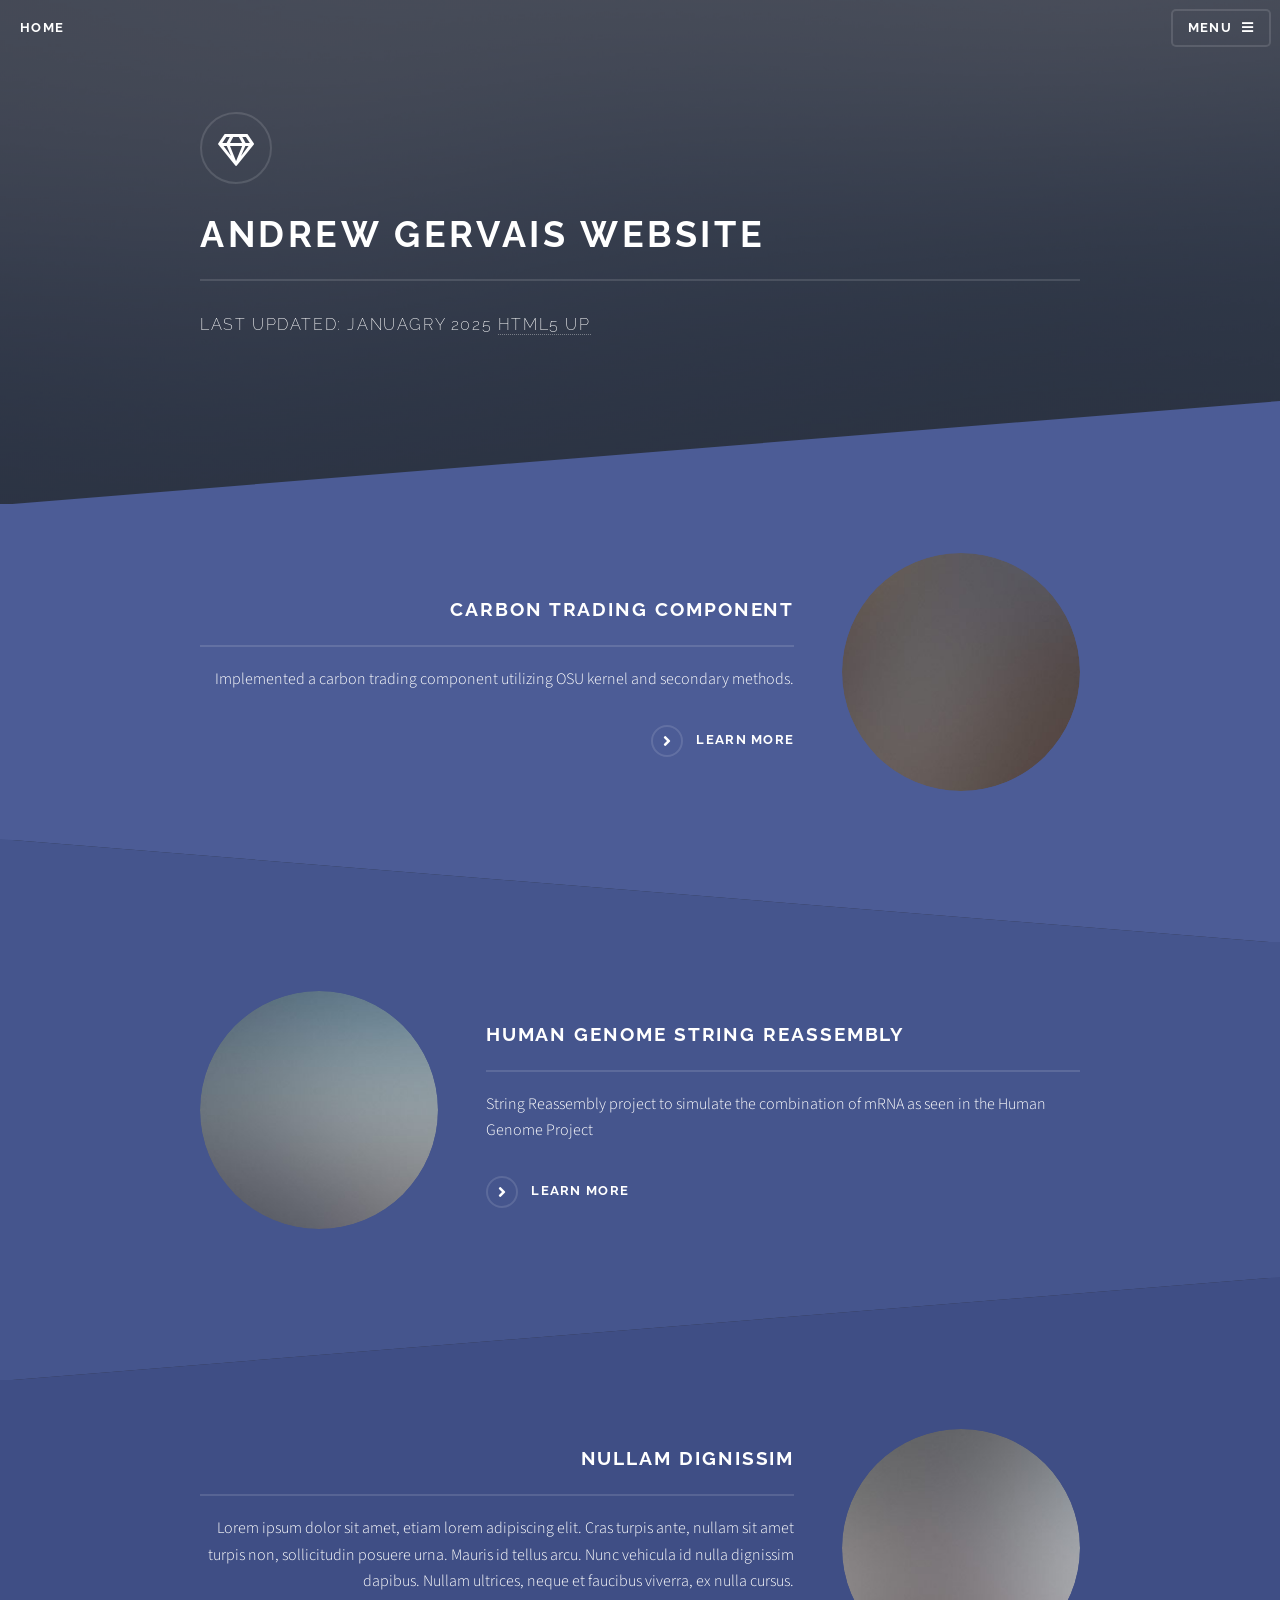
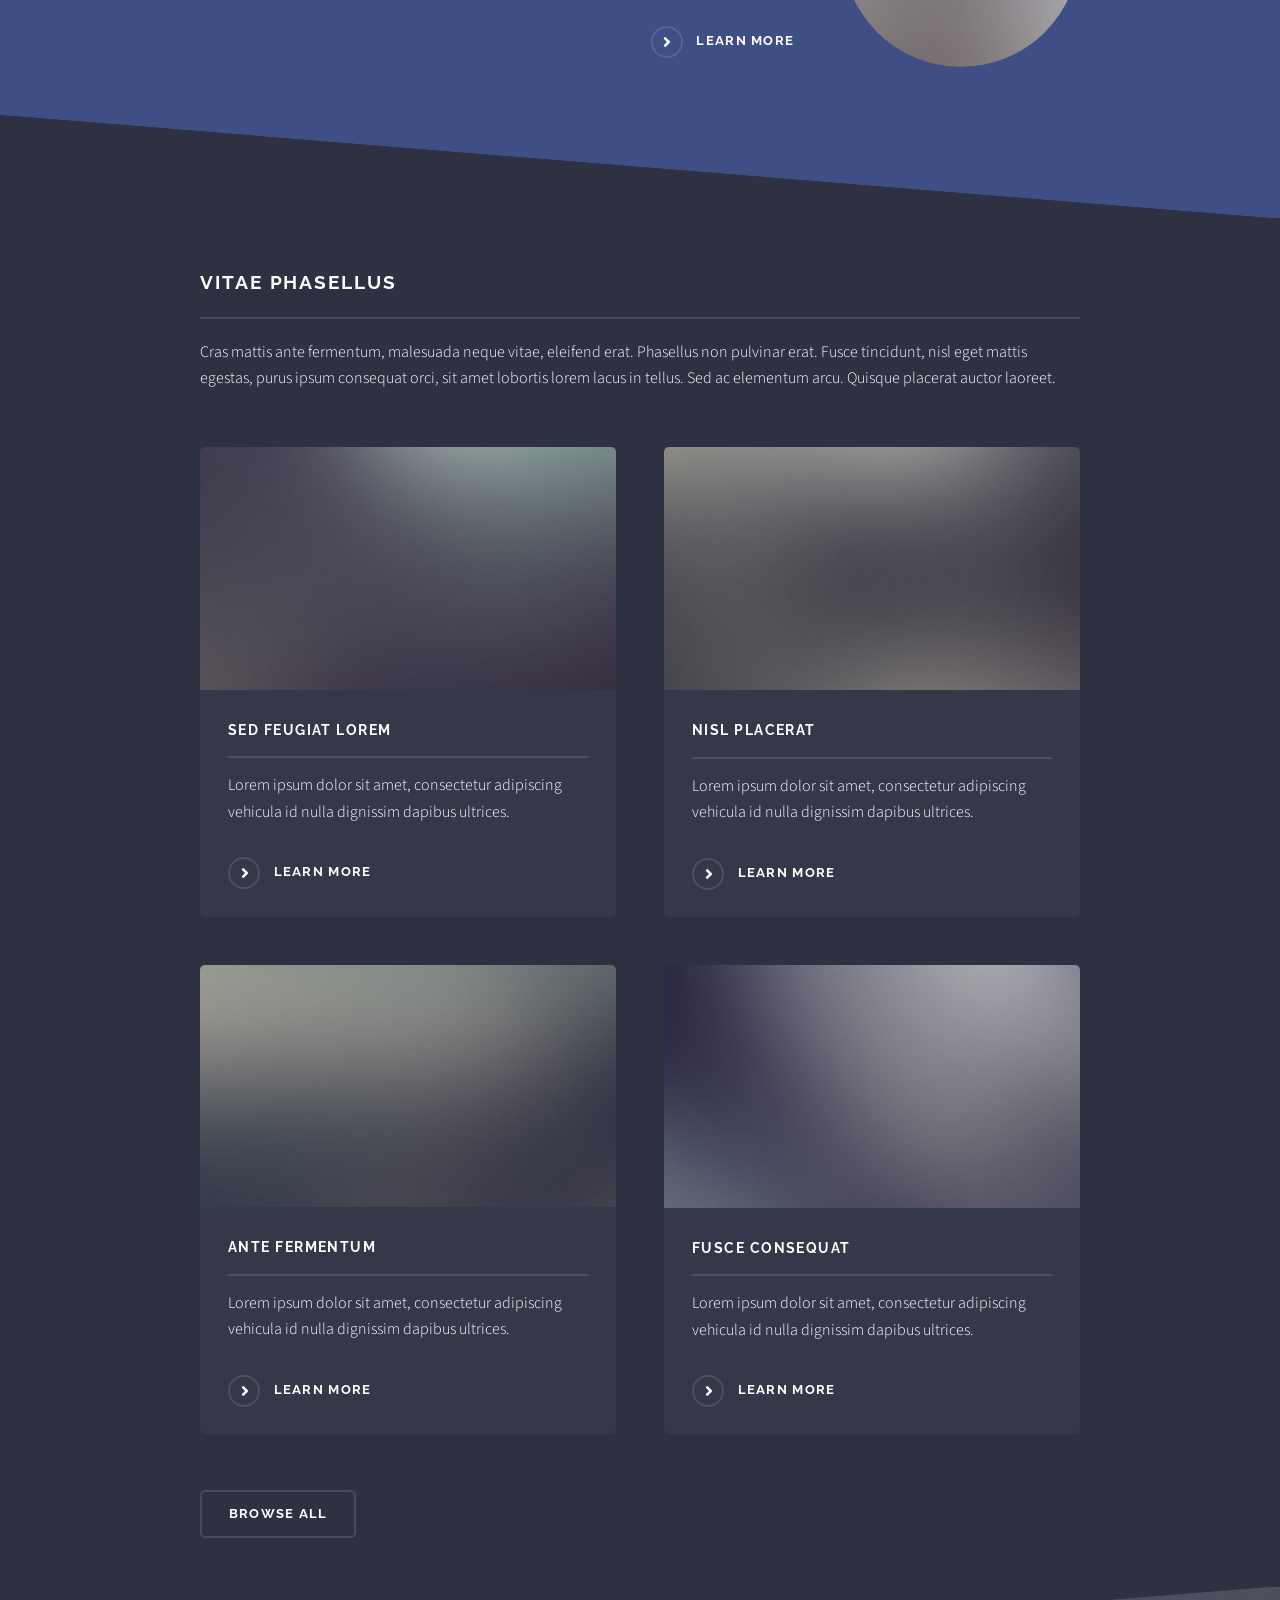
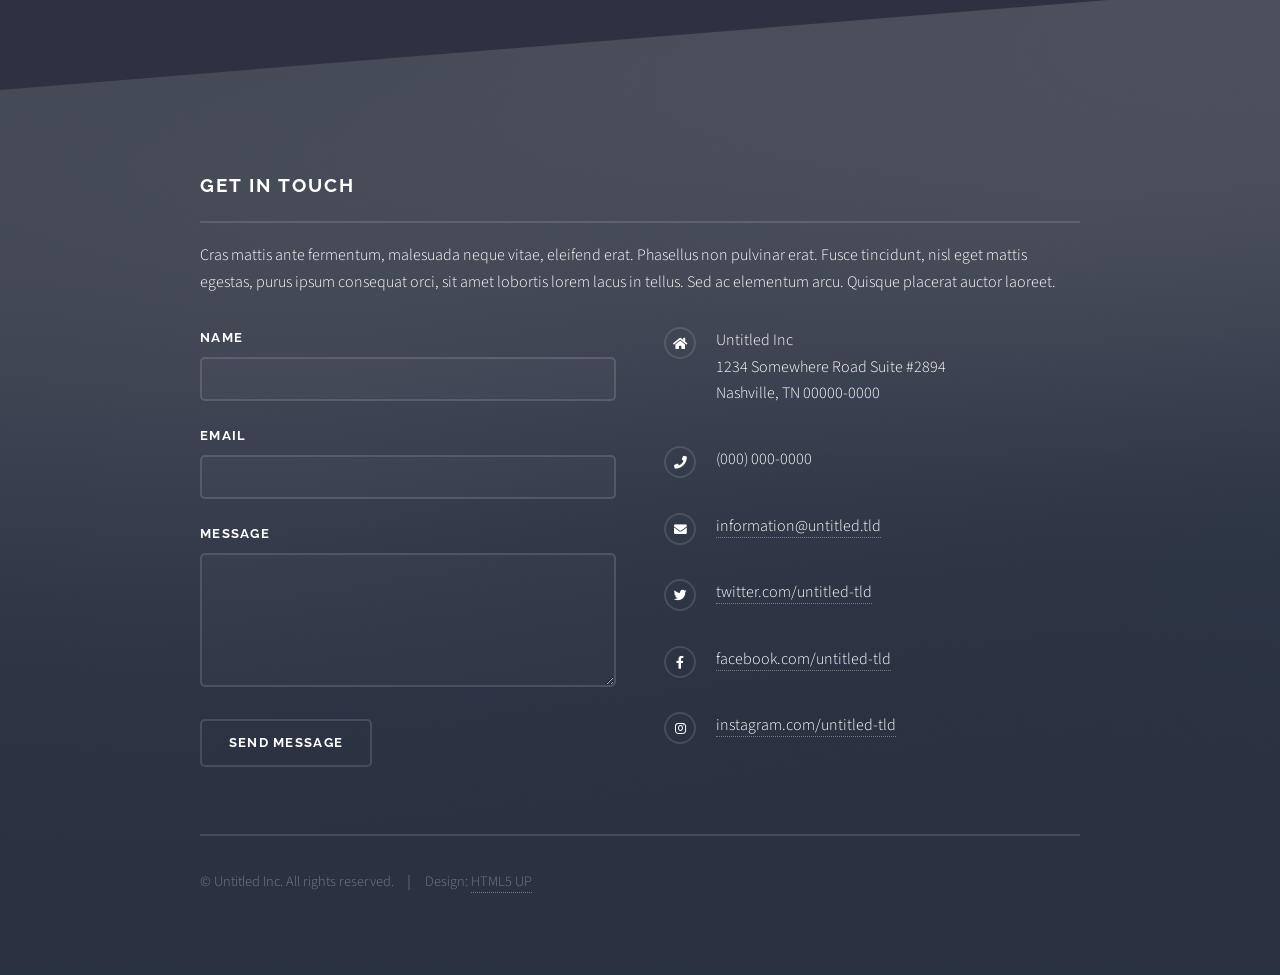
==== commit 357e0954: "updated header" ====
--- a/index.html
+++ b/index.html
@@ -19,7 +19,7 @@
 
 				<!-- Header -->
 					<header id="header" class="alt">
-						<h1><a href="index.html">Solid State</a></h1>
+						<h1><a href="index.html">Home</a></h1>
 						<nav>
 							<a href="#menu">Menu</a>
 						</nav>
@@ -31,7 +31,7 @@
 							<h2>Menu</h2>
 							<ul class="links">
 								<li><a href="index.html">Home</a></li>
-								<li><a href="generic.html">Generic</a></li>
+								<li><a href="aboutMe.html">About Me</a></li>
 								<li><a href="generic copy.html">Generic Copy</a></li>
 								<!-- <li><a href="#">Log In</a></li> -->
 								<!--<li><a href="#">Sign Up</a></li>  -->
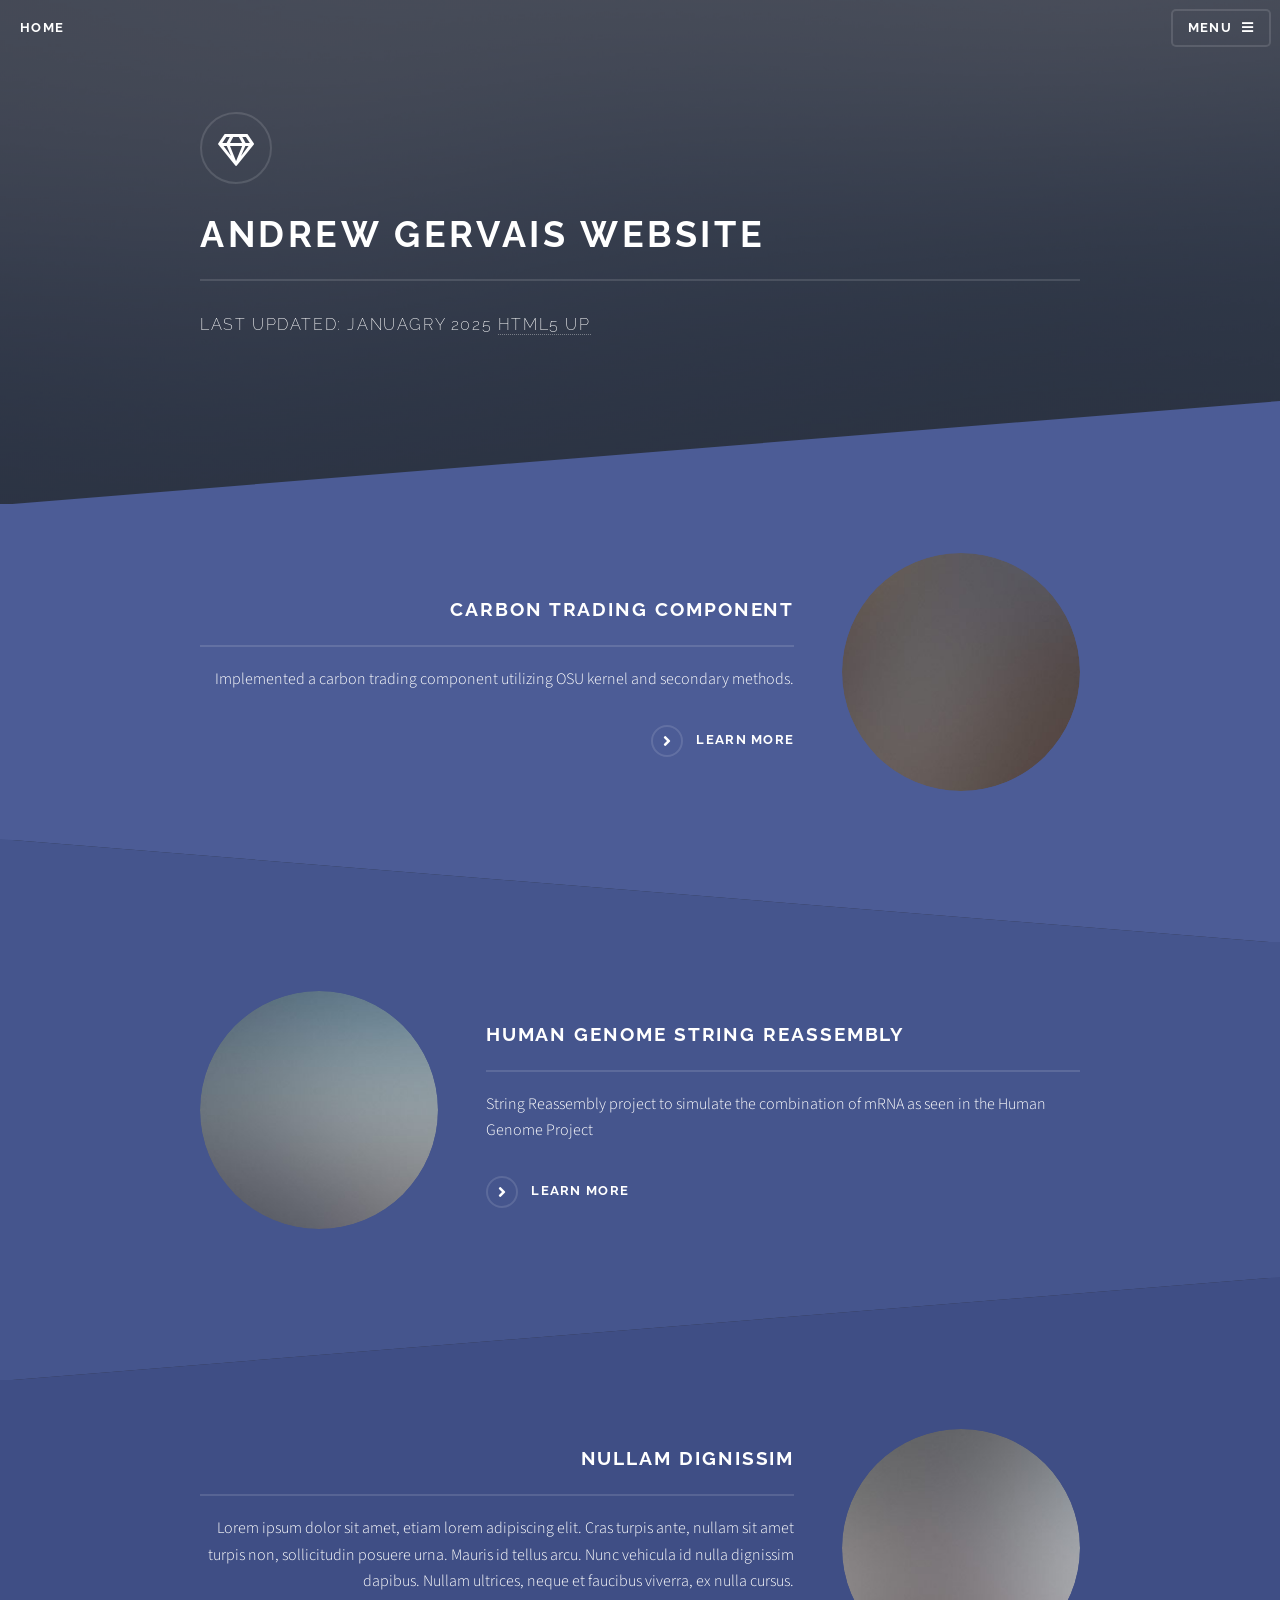
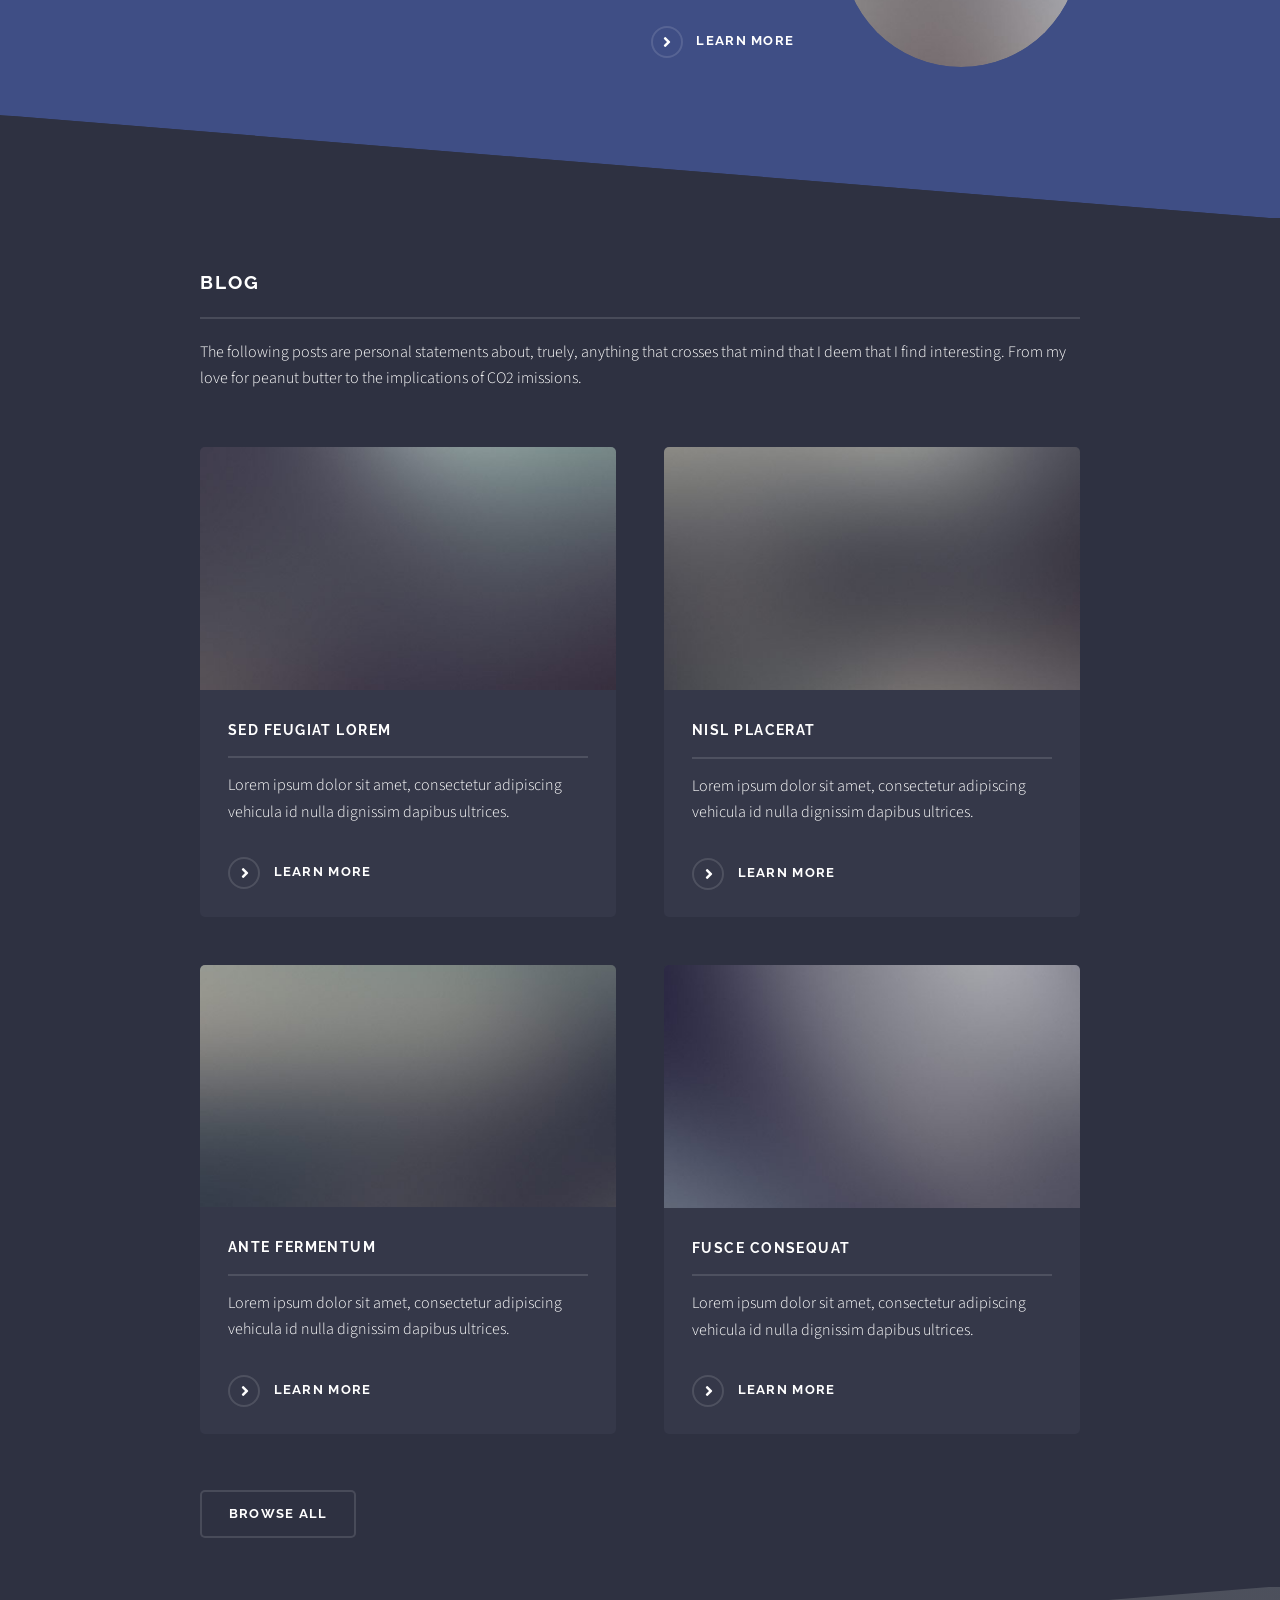
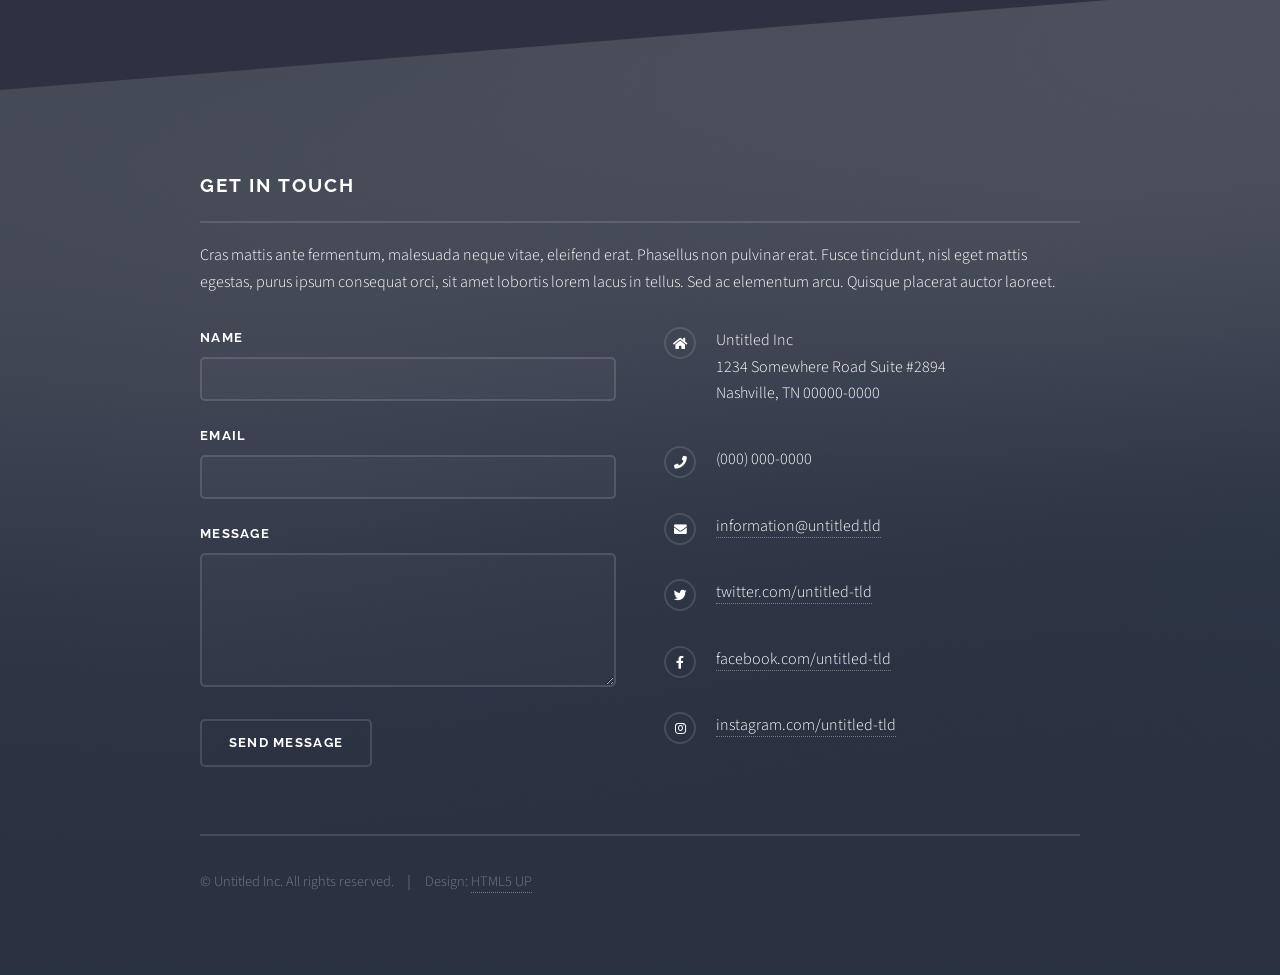
==== commit 08f86503: "added blog" ====
--- a/index.html
+++ b/index.html
@@ -91,8 +91,8 @@
 						<!-- Four -->
 							<section id="four" class="wrapper alt style1">
 								<div class="inner">
-									<h2 class="major">Vitae phasellus</h2>
-									<p>Cras mattis ante fermentum, malesuada neque vitae, eleifend erat. Phasellus non pulvinar erat. Fusce tincidunt, nisl eget mattis egestas, purus ipsum consequat orci, sit amet lobortis lorem lacus in tellus. Sed ac elementum arcu. Quisque placerat auctor laoreet.</p>
+									<h2 class="major">Blog</h2>
+									<p>The following posts are personal statements about, truely, anything that crosses that mind that I deem that I find interesting. From my love for peanut butter to the implications of CO2 imissions.</p>
 									<section class="features">
 										<article>
 											<a href="#" class="image"><img src="images/pic04.jpg" alt="" /></a>
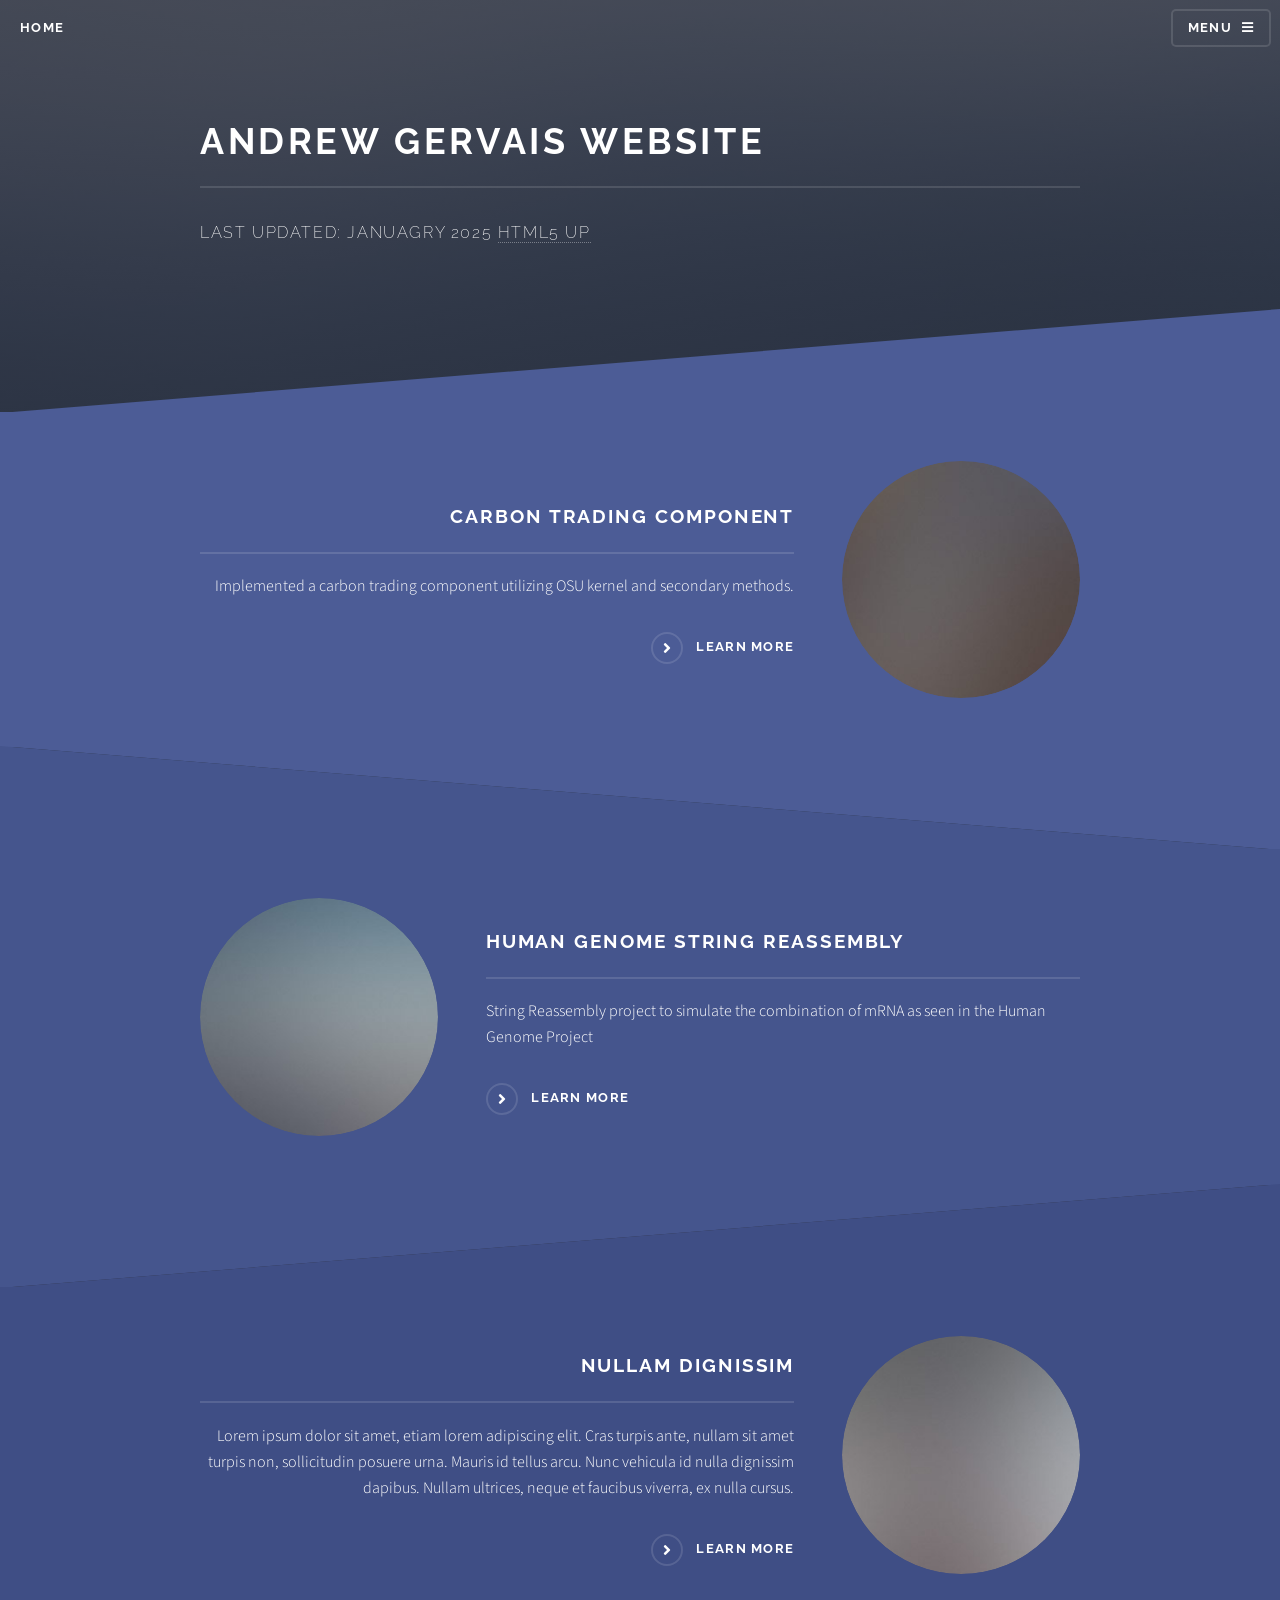
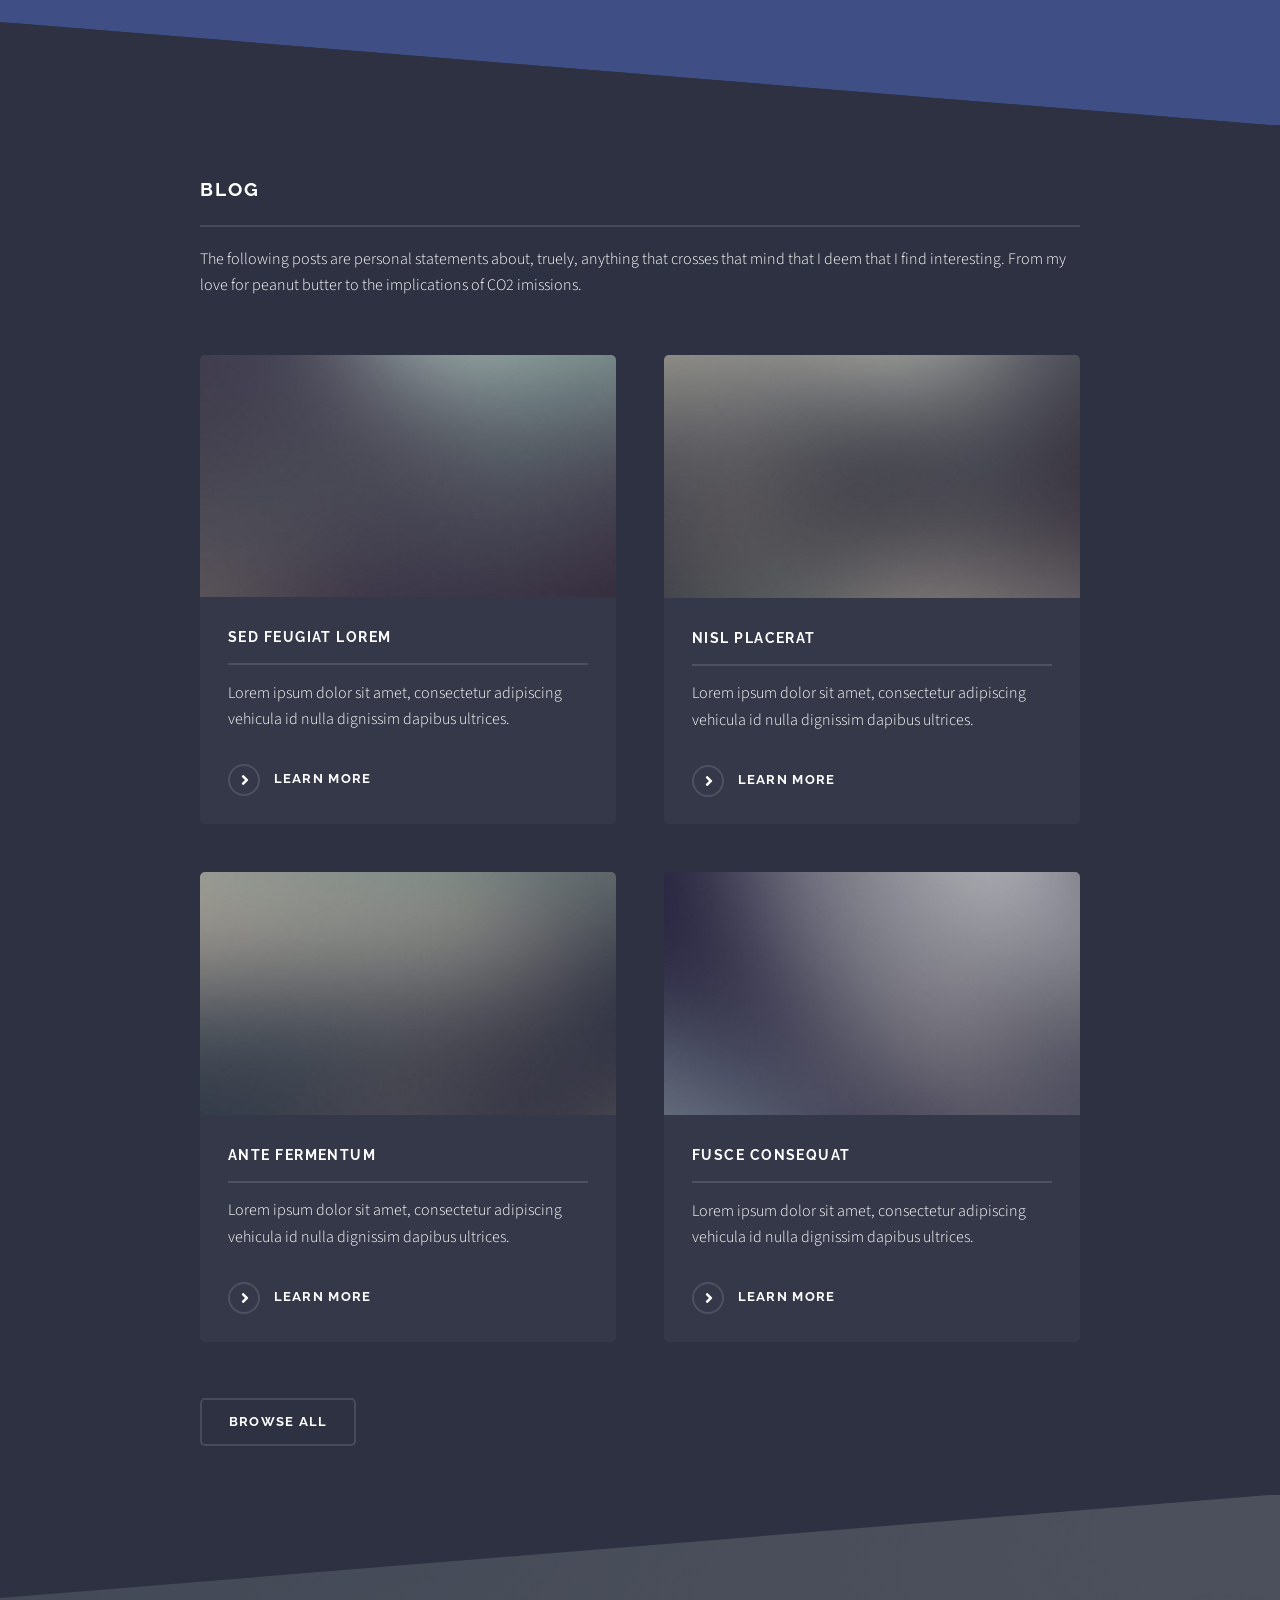
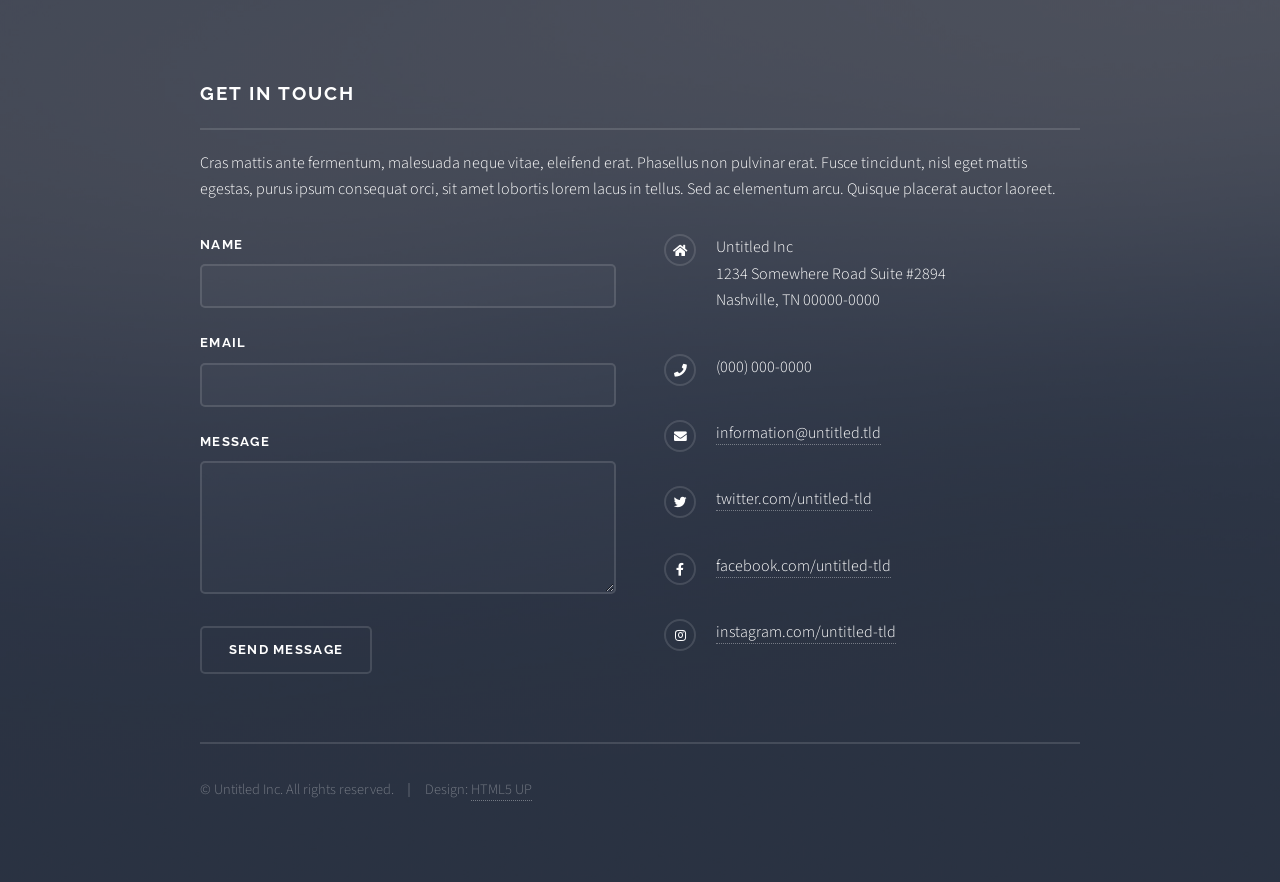
==== commit 59e69375: "removed icon" ====
--- a/index.html
+++ b/index.html
@@ -43,7 +43,7 @@
 				<!-- Banner -->
 					<section id="banner">
 						<div class="inner">
-							<div class="logo"><span class="icon fa-gem"></span></div>
+							<!-- <div class="logo"><span class="icon fa-gem"></span></div>-->
 							<h2> Andrew Gervais Website	</h2>
 							<p> Last Updated: Januagry 2025 <a href="http://html5up.net">HTML5 UP</a></p>
 						</div>
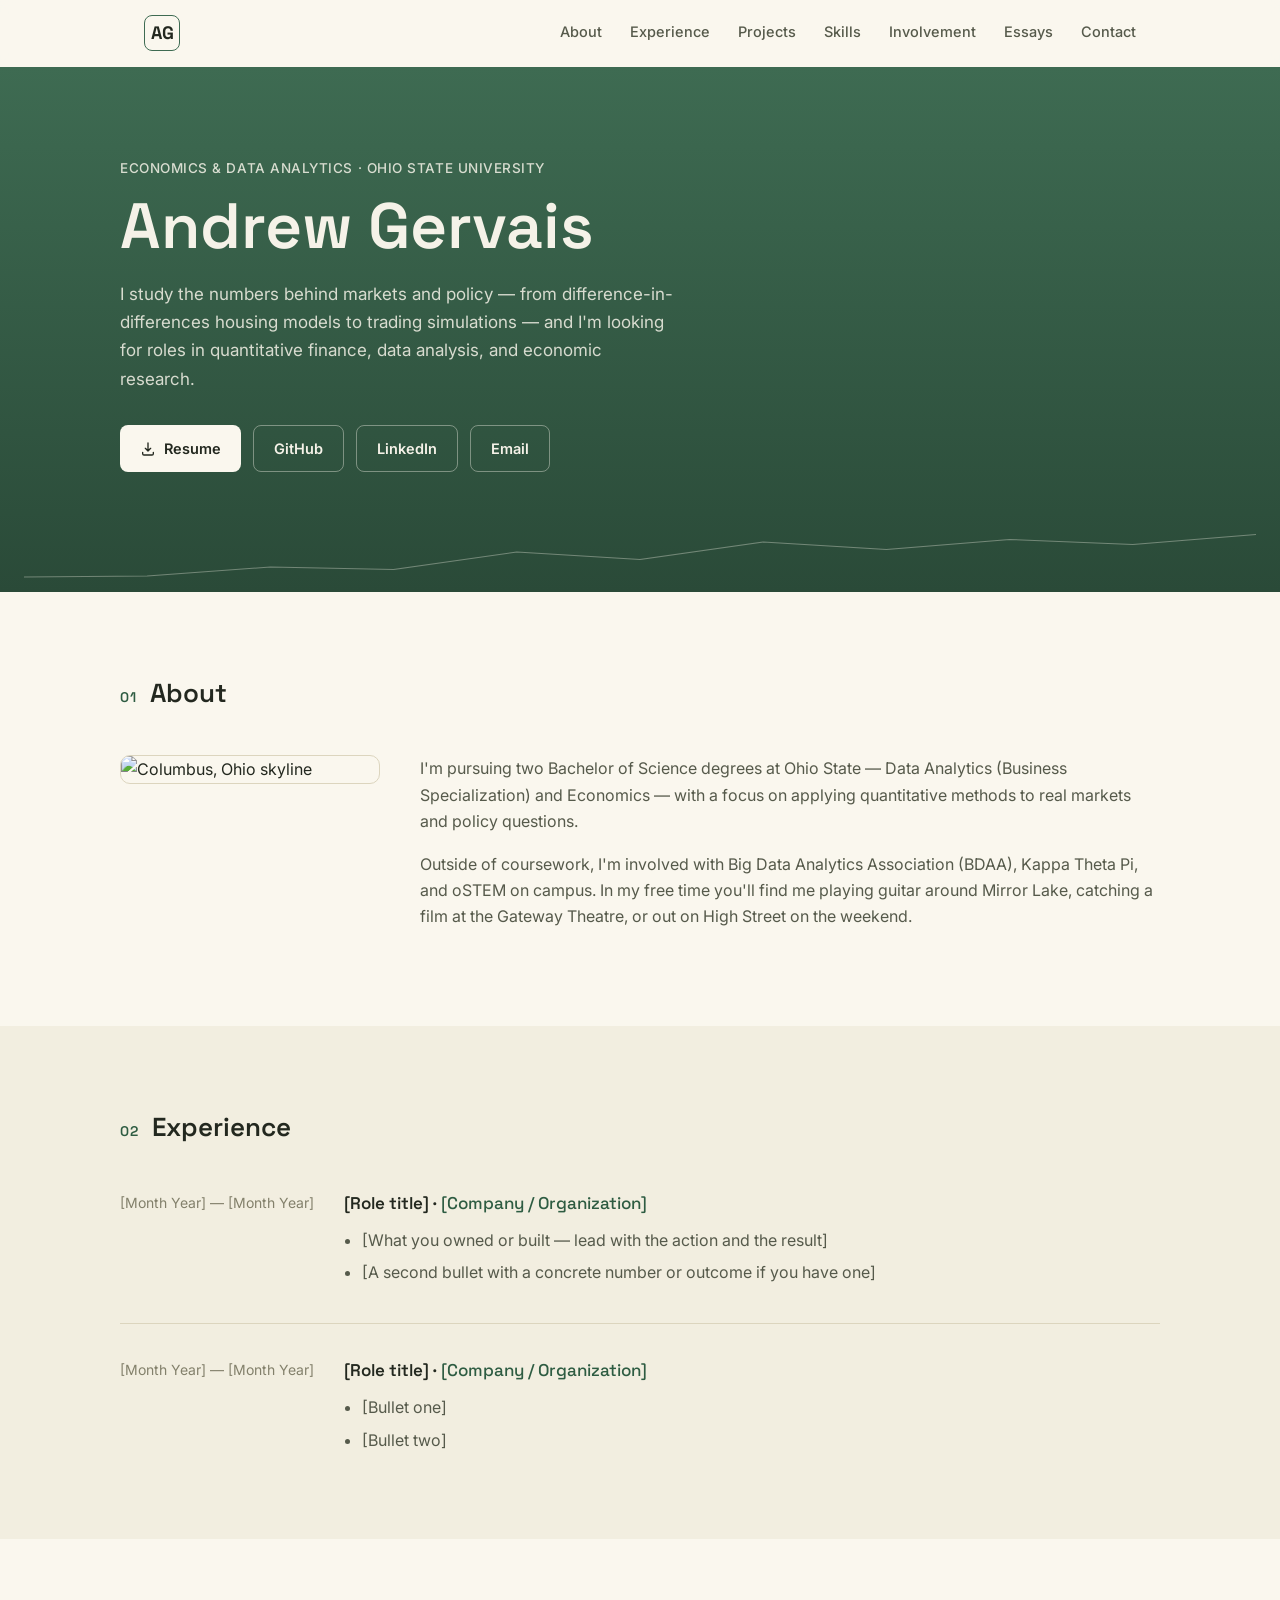
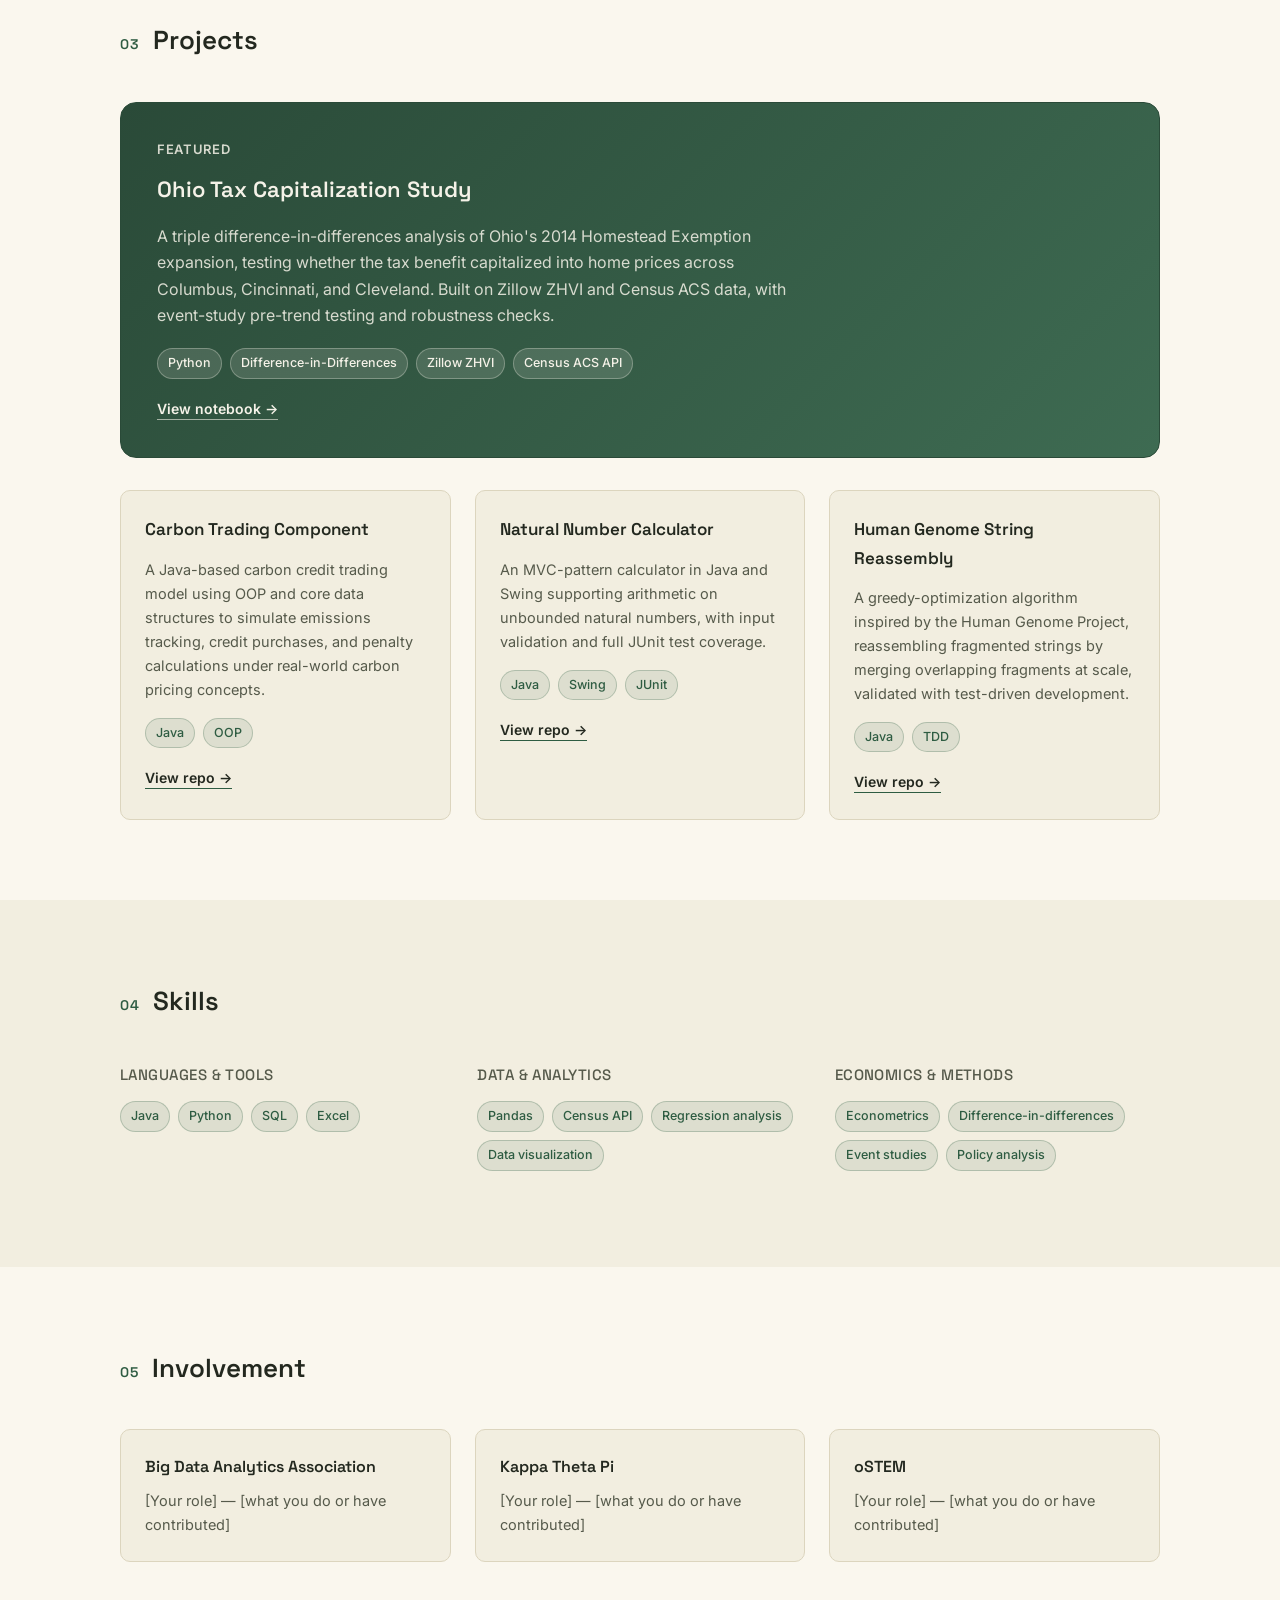
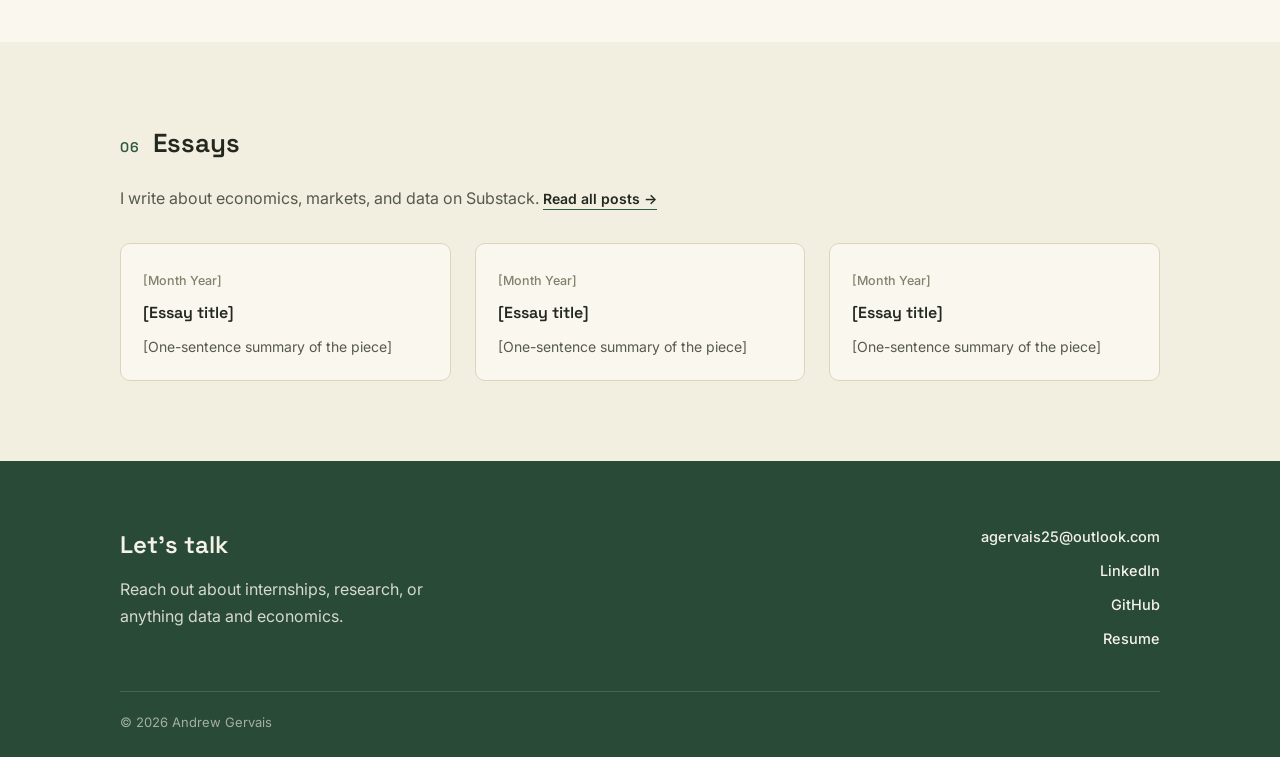
==== commit 3ee289bb: "Updates!" ====
--- a/index.html
+++ b/index.html
@@ -1,183 +1,298 @@
-<!DOCTYPE HTML>
-<!--
-	Solid State by HTML5 UP
-	html5up.net | @ajlkn
-	Free for personal and commercial use under the CCA 3.0 license (html5up.net/license)
--->
-<html>
-	<head>
-		<title>Solid State by HTML5 UP</title>
-		<meta charset="utf-8" />
-		<meta name="viewport" content="width=device-width, initial-scale=1, user-scalable=no" />
-		<link rel="stylesheet" href="assets/css/main.css" />
-		<noscript><link rel="stylesheet" href="assets/css/noscript.css" /></noscript>
-	</head>
-	<body class="is-preload">
-
-		<!-- Page Wrapper -->
-			<div id="page-wrapper">
-
-				<!-- Header -->
-					<header id="header" class="alt">
-						<h1><a href="index.html">Home</a></h1>
-						<nav>
-							<a href="#menu">Menu</a>
-						</nav>
-					</header>
-
-				<!-- Menu -->
-					<nav id="menu">
-						<div class="inner">
-							<h2>Menu</h2>
-							<ul class="links">
-								<li><a href="index.html">Home</a></li>
-								<li><a href="aboutMe.html">About Me</a></li>
-								<li><a href="generic copy.html">Generic Copy</a></li>
-								<!-- <li><a href="#">Log In</a></li> -->
-								<!--<li><a href="#">Sign Up</a></li>  -->
-							</ul>
-							<a href="#" class="close">Close</a>
-						</div>
-					</nav>
-
-				<!-- Banner -->
-					<section id="banner">
-						<div class="inner">
-							<!-- <div class="logo"><span class="icon fa-gem"></span></div>-->
-							<h2> Andrew Gervais Website	</h2>
-							<p> Last Updated: Januagry 2025 <a href="http://html5up.net">HTML5 UP</a></p>
-						</div>
-					</section>
-
-				<!-- Wrapper -->
-					<section id="wrapper">
-
-						<!-- One -->
-							<section id="one" class="wrapper spotlight style1">
-								<div class="inner">
-									<a href="#" class="image"><img src="images/pic01.jpg" alt="" /></a>
-									<div class="content">
-										<h2 class="major">Carbon Trading Component</h2>
-										<p>Implemented a carbon trading component utilizing OSU kernel and secondary methods.</p>
-										<a href="#" class="special">Learn more</a>
-									</div>
-								</div>
-							</section>
-
-						<!-- Two -->
-							<section id="two" class="wrapper alt spotlight style2">
-								<div class="inner">
-									<a href="#" class="image"><img src="images/pic02.jpg" alt="" /></a>
-									<div class="content">
-										<h2 class="major">Human Genome String Reassembly</h2>
-										<p>String Reassembly project to simulate the combination of mRNA as seen in the Human Genome Project</p>
-										<a href="#" class="special">Learn more</a>
-									</div>
-								</div>
-							</section>
-
-						<!-- Three -->
-							<section id="three" class="wrapper spotlight style3">
-								<div class="inner">
-									<a href="#" class="image"><img src="images/pic03.jpg" alt="" /></a>
-									<div class="content">
-										<h2 class="major">Nullam dignissim</h2>
-										<p>Lorem ipsum dolor sit amet, etiam lorem adipiscing elit. Cras turpis ante, nullam sit amet turpis non, sollicitudin posuere urna. Mauris id tellus arcu. Nunc vehicula id nulla dignissim dapibus. Nullam ultrices, neque et faucibus viverra, ex nulla cursus.</p>
-										<a href="#" class="special">Learn more</a>
-									</div>
-								</div>
-							</section>
-
-						<!-- Four -->
-							<section id="four" class="wrapper alt style1">
-								<div class="inner">
-									<h2 class="major">Blog</h2>
-									<p>The following posts are personal statements about, truely, anything that crosses that mind that I deem that I find interesting. From my love for peanut butter to the implications of CO2 imissions.</p>
-									<section class="features">
-										<article>
-											<a href="#" class="image"><img src="images/pic04.jpg" alt="" /></a>
-											<h3 class="major">Sed feugiat lorem</h3>
-											<p>Lorem ipsum dolor sit amet, consectetur adipiscing vehicula id nulla dignissim dapibus ultrices.</p>
-											<a href="#" class="special">Learn more</a>
-										</article>
-										<article>
-											<a href="#" class="image"><img src="images/pic05.jpg" alt="" /></a>
-											<h3 class="major">Nisl placerat</h3>
-											<p>Lorem ipsum dolor sit amet, consectetur adipiscing vehicula id nulla dignissim dapibus ultrices.</p>
-											<a href="#" class="special">Learn more</a>
-										</article>
-										<article>
-											<a href="#" class="image"><img src="images/pic06.jpg" alt="" /></a>
-											<h3 class="major">Ante fermentum</h3>
-											<p>Lorem ipsum dolor sit amet, consectetur adipiscing vehicula id nulla dignissim dapibus ultrices.</p>
-											<a href="#" class="special">Learn more</a>
-										</article>
-										<article>
-											<a href="#" class="image"><img src="images/pic07.jpg" alt="" /></a>
-											<h3 class="major">Fusce consequat</h3>
-											<p>Lorem ipsum dolor sit amet, consectetur adipiscing vehicula id nulla dignissim dapibus ultrices.</p>
-											<a href="#" class="special">Learn more</a>
-										</article>
-									</section>
-									<ul class="actions">
-										<li><a href="#" class="button">Browse All</a></li>
-									</ul>
-								</div>
-							</section>
-
-					</section>
-
-				<!-- Footer -->
-					<section id="footer">
-						<div class="inner">
-							<h2 class="major">Get in touch</h2>
-							<p>Cras mattis ante fermentum, malesuada neque vitae, eleifend erat. Phasellus non pulvinar erat. Fusce tincidunt, nisl eget mattis egestas, purus ipsum consequat orci, sit amet lobortis lorem lacus in tellus. Sed ac elementum arcu. Quisque placerat auctor laoreet.</p>
-							<form method="post" action="#">
-								<div class="fields">
-									<div class="field">
-										<label for="name">Name</label>
-										<input type="text" name="name" id="name" />
-									</div>
-									<div class="field">
-										<label for="email">Email</label>
-										<input type="email" name="email" id="email" />
-									</div>
-									<div class="field">
-										<label for="message">Message</label>
-										<textarea name="message" id="message" rows="4"></textarea>
-									</div>
-								</div>
-								<ul class="actions">
-									<li><input type="submit" value="Send Message" /></li>
-								</ul>
-							</form>
-							<ul class="contact">
-								<li class="icon solid fa-home">
-									Untitled Inc<br />
-									1234 Somewhere Road Suite #2894<br />
-									Nashville, TN 00000-0000
-								</li>
-								<li class="icon solid fa-phone">(000) 000-0000</li>
-								<li class="icon solid fa-envelope"><a href="#">information@untitled.tld</a></li>
-								<li class="icon brands fa-twitter"><a href="#">twitter.com/untitled-tld</a></li>
-								<li class="icon brands fa-facebook-f"><a href="#">facebook.com/untitled-tld</a></li>
-								<li class="icon brands fa-instagram"><a href="#">instagram.com/untitled-tld</a></li>
-							</ul>
-							<ul class="copyright">
-								<li>&copy; Untitled Inc. All rights reserved.</li><li>Design: <a href="http://html5up.net">HTML5 UP</a></li>
-							</ul>
-						</div>
-					</section>
-
-			</div>
-
-		<!-- Scripts -->
-			<script src="assets/js/jquery.min.js"></script>
-			<script src="assets/js/jquery.scrollex.min.js"></script>
-			<script src="assets/js/browser.min.js"></script>
-			<script src="assets/js/breakpoints.min.js"></script>
-			<script src="assets/js/util.js"></script>
-			<script src="assets/js/main.js"></script>
-
-	</body>
-</html>+<!DOCTYPE html>
+<html lang="en">
+<head>
+<meta charset="UTF-8">
+<meta name="viewport" content="width=device-width, initial-scale=1.0">
+<title>Andrew Gervais — Economics &amp; Data Analytics</title>
+<meta name="description" content="Andrew Gervais — Economics and Data Analytics student at Ohio State. Projects, experience, and writing in quantitative finance and economic research.">
+<link rel="preconnect" href="https://fonts.googleapis.com">
+<link rel="preconnect" href="https://fonts.gstatic.com" crossorigin>
+<link href="https://fonts.googleapis.com/css2?family=Space+Grotesk:wght@500;600;700&family=Inter:wght@400;500;600&display=swap" rel="stylesheet">
+<link rel="stylesheet" href="assets/style.css">
+</head>
+<body>
+
+<!-- ============ NAV ============ -->
+<header class="site-nav" id="site-nav">
+  <div class="nav-inner">
+    <a href="#top" class="nav-logo">AG</a>
+    <nav class="nav-links" id="nav-links">
+      <a href="#about" data-nav>About</a>
+      <a href="#experience" data-nav>Experience</a>
+      <a href="#projects" data-nav>Projects</a>
+      <a href="#skills" data-nav>Skills</a>
+      <a href="#involvement" data-nav>Involvement</a>
+      <a href="#essays" data-nav>Essays</a>
+      <a href="#contact" data-nav>Contact</a>
+    </nav>
+    <button class="nav-toggle" id="nav-toggle" aria-label="Toggle navigation menu" aria-expanded="false">
+      <span></span><span></span><span></span>
+    </button>
+  </div>
+</header>
+
+<!-- ============ HERO ============ -->
+<section class="hero" id="top">
+  <div class="hero-inner">
+    <p class="eyebrow">Economics &amp; Data Analytics · Ohio State University</p>
+    <h1>Andrew Gervais</h1>
+    <p class="hero-pitch">
+      <!-- TODO: tighten this pitch once we workshop content — currently a placeholder positioning line -->
+      I study the numbers behind markets and policy — from difference-in-differences
+      housing models to trading simulations — and I'm looking for roles in
+      quantitative finance, data analysis, and economic research.
+    </p>
+    <div class="hero-actions">
+      <a href="assets/resume.pdf" class="btn btn-primary" download>
+        <svg viewBox="0 0 24 24" width="16" height="16" fill="none" stroke="currentColor" stroke-width="2" stroke-linecap="round" stroke-linejoin="round"><path d="M12 3v12m0 0l-4-4m4 4l4-4"/><path d="M4 17v2a2 2 0 002 2h12a2 2 0 002-2v-2"/></svg>
+        Resume
+      </a>
+      <a href="https://github.com/andrewgervais" class="btn btn-ghost" target="_blank" rel="noopener">GitHub</a>
+      <a href="https://www.linkedin.com/in/andrewjgervais/" class="btn btn-ghost" target="_blank" rel="noopener">LinkedIn</a>
+      <a href="mailto:agervais25@outlook.com" class="btn btn-ghost">Email</a>
+    </div>
+  </div>
+  <svg class="hero-line" viewBox="0 0 1200 120" preserveAspectRatio="none" aria-hidden="true">
+    <polyline points="0,90 120,88 240,70 360,75 480,40 600,55 720,20 840,35 960,15 1080,25 1200,5" />
+  </svg>
+</section>
+
+<main>
+
+<!-- ============ ABOUT ============ -->
+<section class="section" id="about">
+  <div class="section-inner">
+    <h2><span class="section-index">01</span> About</h2>
+    <div class="about-grid">
+      <div class="about-photo">
+        <img src="assets/columbus.jpg" alt="Columbus, Ohio skyline">
+      </div>
+      <div class="about-text">
+        <p>
+          I'm pursuing two Bachelor of Science degrees at Ohio State — Data Analytics
+          (Business Specialization) and Economics — with a focus on applying
+          quantitative methods to real markets and policy questions.
+        </p>
+        <p>
+          Outside of coursework, I'm involved with Big Data Analytics Association (BDAA),
+          Kappa Theta Pi, and oSTEM on campus. In my free time you'll find me playing
+          guitar around Mirror Lake, catching a film at the Gateway Theatre, or out on
+          High Street on the weekend.
+        </p>
+      </div>
+    </div>
+  </div>
+</section>
+
+<!-- ============ EXPERIENCE ============ -->
+<section class="section section-alt" id="experience">
+  <div class="section-inner">
+    <h2><span class="section-index">02</span> Experience</h2>
+    <!-- TODO: replace placeholder entries below with real roles, dates, and bullet points -->
+    <div class="timeline">
+      <article class="timeline-item">
+        <div class="timeline-meta">
+          <span class="timeline-date">[Month Year] — [Month Year]</span>
+        </div>
+        <div class="timeline-content">
+          <h3>[Role title] · <span class="timeline-org">[Company / Organization]</span></h3>
+          <ul>
+            <li>[What you owned or built — lead with the action and the result]</li>
+            <li>[A second bullet with a concrete number or outcome if you have one]</li>
+          </ul>
+        </div>
+      </article>
+      <article class="timeline-item">
+        <div class="timeline-meta">
+          <span class="timeline-date">[Month Year] — [Month Year]</span>
+        </div>
+        <div class="timeline-content">
+          <h3>[Role title] · <span class="timeline-org">[Company / Organization]</span></h3>
+          <ul>
+            <li>[Bullet one]</li>
+            <li>[Bullet two]</li>
+          </ul>
+        </div>
+      </article>
+    </div>
+  </div>
+</section>
+
+<!-- ============ PROJECTS ============ -->
+<section class="section" id="projects">
+  <div class="section-inner">
+    <h2><span class="section-index">03</span> Projects</h2>
+
+    <!-- Featured project -->
+    <article class="project-featured">
+      <div class="project-featured-text">
+        <p class="project-tag">Featured</p>
+        <h3>Ohio Tax Capitalization Study</h3>
+        <p>
+          A triple difference-in-differences analysis of Ohio's 2014 Homestead Exemption
+          expansion, testing whether the tax benefit capitalized into home prices across
+          Columbus, Cincinnati, and Cleveland. Built on Zillow ZHVI and Census ACS data,
+          with event-study pre-trend testing and robustness checks.
+        </p>
+        <div class="tag-row">
+          <span class="tag">Python</span>
+          <span class="tag">Difference-in-Differences</span>
+          <span class="tag">Zillow ZHVI</span>
+          <span class="tag">Census ACS API</span>
+        </div>
+        <a href="#" class="link-arrow" target="_blank" rel="noopener"><!-- TODO: link to notebook repo --> View notebook →</a>
+      </div>
+    </article>
+
+    <!-- Secondary projects -->
+    <div class="project-grid">
+      <article class="project-card">
+        <h3>Carbon Trading Component</h3>
+        <p>A Java-based carbon credit trading model using OOP and core data structures
+          to simulate emissions tracking, credit purchases, and penalty calculations
+          under real-world carbon pricing concepts.</p>
+        <div class="tag-row">
+          <span class="tag">Java</span>
+          <span class="tag">OOP</span>
+        </div>
+        <a href="#" class="link-arrow" target="_blank" rel="noopener"><!-- TODO: repo link --> View repo →</a>
+      </article>
+      <article class="project-card">
+        <h3>Natural Number Calculator</h3>
+        <p>An MVC-pattern calculator in Java and Swing supporting arithmetic on
+          unbounded natural numbers, with input validation and full JUnit test coverage.</p>
+        <div class="tag-row">
+          <span class="tag">Java</span>
+          <span class="tag">Swing</span>
+          <span class="tag">JUnit</span>
+        </div>
+        <a href="#" class="link-arrow" target="_blank" rel="noopener"><!-- TODO: repo link --> View repo →</a>
+      </article>
+      <article class="project-card">
+        <h3>Human Genome String Reassembly</h3>
+        <p>A greedy-optimization algorithm inspired by the Human Genome Project,
+          reassembling fragmented strings by merging overlapping fragments at scale,
+          validated with test-driven development.</p>
+        <div class="tag-row">
+          <span class="tag">Java</span>
+          <span class="tag">TDD</span>
+        </div>
+        <a href="#" class="link-arrow" target="_blank" rel="noopener"><!-- TODO: repo link --> View repo →</a>
+      </article>
+    </div>
+  </div>
+</section>
+
+<!-- ============ SKILLS ============ -->
+<section class="section section-alt" id="skills">
+  <div class="section-inner">
+    <h2><span class="section-index">04</span> Skills</h2>
+    <!-- TODO: adjust categories/items to match your actual toolkit -->
+    <div class="skills-grid">
+      <div class="skill-group">
+        <h3>Languages &amp; tools</h3>
+        <div class="tag-row">
+          <span class="tag">Java</span>
+          <span class="tag">Python</span>
+          <span class="tag">SQL</span>
+          <span class="tag">Excel</span>
+        </div>
+      </div>
+      <div class="skill-group">
+        <h3>Data &amp; analytics</h3>
+        <div class="tag-row">
+          <span class="tag">Pandas</span>
+          <span class="tag">Census API</span>
+          <span class="tag">Regression analysis</span>
+          <span class="tag">Data visualization</span>
+        </div>
+      </div>
+      <div class="skill-group">
+        <h3>Economics &amp; methods</h3>
+        <div class="tag-row">
+          <span class="tag">Econometrics</span>
+          <span class="tag">Difference-in-differences</span>
+          <span class="tag">Event studies</span>
+          <span class="tag">Policy analysis</span>
+        </div>
+      </div>
+    </div>
+  </div>
+</section>
+
+<!-- ============ INVOLVEMENT ============ -->
+<section class="section" id="involvement">
+  <div class="section-inner">
+    <h2><span class="section-index">05</span> Involvement</h2>
+    <!-- TODO: add your actual role/contribution in each organization -->
+    <div class="involvement-grid">
+      <article class="involvement-card">
+        <h3>Big Data Analytics Association</h3>
+        <p>[Your role] — [what you do or have contributed]</p>
+      </article>
+      <article class="involvement-card">
+        <h3>Kappa Theta Pi</h3>
+        <p>[Your role] — [what you do or have contributed]</p>
+      </article>
+      <article class="involvement-card">
+        <h3>oSTEM</h3>
+        <p>[Your role] — [what you do or have contributed]</p>
+      </article>
+    </div>
+  </div>
+</section>
+
+<!-- ============ ESSAYS ============ -->
+<section class="section section-alt" id="essays">
+  <div class="section-inner">
+    <h2><span class="section-index">06</span> Essays</h2>
+    <p class="section-subtitle">
+      I write about economics, markets, and data on Substack.
+      <!-- TODO: replace # with your actual Substack URL -->
+      <a href="#" class="link-arrow" target="_blank" rel="noopener">Read all posts →</a>
+    </p>
+    <!-- TODO: replace with your real post titles, dates, and links -->
+    <div class="essay-grid">
+      <a href="#" class="essay-card" target="_blank" rel="noopener">
+        <span class="essay-date">[Month Year]</span>
+        <h3>[Essay title]</h3>
+        <p>[One-sentence summary of the piece]</p>
+      </a>
+      <a href="#" class="essay-card" target="_blank" rel="noopener">
+        <span class="essay-date">[Month Year]</span>
+        <h3>[Essay title]</h3>
+        <p>[One-sentence summary of the piece]</p>
+      </a>
+      <a href="#" class="essay-card" target="_blank" rel="noopener">
+        <span class="essay-date">[Month Year]</span>
+        <h3>[Essay title]</h3>
+        <p>[One-sentence summary of the piece]</p>
+      </a>
+    </div>
+  </div>
+</section>
+
+</main>
+
+<!-- ============ CONTACT / FOOTER ============ -->
+<footer class="site-footer" id="contact">
+  <div class="footer-inner">
+    <div>
+      <h2>Let's talk</h2>
+      <p>Reach out about internships, research, or anything data and economics.</p>
+    </div>
+    <div class="footer-links">
+      <a href="mailto:agervais25@outlook.com">agervais25@outlook.com</a>
+      <a href="https://www.linkedin.com/in/andrewjgervais/" target="_blank" rel="noopener">LinkedIn</a>
+      <a href="https://github.com/andrewgervais" target="_blank" rel="noopener">GitHub</a>
+      <a href="assets/resume.pdf" download>Resume</a>
+    </div>
+  </div>
+  <div class="footer-bottom">
+    <span>© <span id="year"></span> Andrew Gervais</span>
+  </div>
+</footer>
+
+<script src="assets/script.js"></script>
+</body>
+</html>
--- a/assets/style.css
+++ b/assets/style.css
@@ -0,0 +1,609 @@
+/* ===========================================================
+   Andrew Gervais — portfolio site
+   Palette: forest green + warm cream, drawn from the previous
+   site's hero banner. Green anchors the hero and the featured
+   project card; the rest of the page stays warm and light so
+   it reads as inviting rather than a dashboard. Two-typeface
+   system: Space Grotesk for display/headings, Inter for body.
+=========================================================== */
+
+:root {
+  --green: #3E6B52;
+  --green-light: #2E5C42;
+  --green-dark: #2A4A38;
+  --bg: #FAF7EE;
+  --surface: #F2EEE0;
+  --surface-alt: #EBE6D5;
+  --border: #DCD5BE;
+  --text: #23281F;
+  --text-secondary: #565A4B;
+  --text-muted: #83806B;
+
+  /* On-green text tokens — used inside the hero and the
+     featured project card, which stay solid forest green
+     regardless of the light body theme. */
+  --on-green: #F5F2E8;
+  --on-green-secondary: rgba(245, 242, 232, 0.85);
+  --on-green-muted: rgba(245, 242, 232, 0.6);
+
+  --font-display: 'Space Grotesk', 'Segoe UI', sans-serif;
+  --font-body: 'Inter', 'Segoe UI', sans-serif;
+
+  --radius: 10px;
+  --max-width: 1040px;
+}
+
+* { box-sizing: border-box; }
+
+html { scroll-behavior: smooth; }
+
+@media (prefers-reduced-motion: reduce) {
+  html { scroll-behavior: auto; }
+  * { animation: none !important; transition: none !important; }
+}
+
+body {
+  margin: 0;
+  background: var(--bg);
+  color: var(--text);
+  font-family: var(--font-body);
+  line-height: 1.65;
+  -webkit-font-smoothing: antialiased;
+}
+
+h1, h2, h3 {
+  font-family: var(--font-display);
+  font-weight: 600;
+  color: var(--text);
+  margin: 0 0 0.5em;
+}
+
+a {
+  color: var(--green-light);
+  text-decoration: none;
+}
+
+img { max-width: 100%; display: block; }
+
+/* ---------- Nav ---------- */
+.site-nav {
+  position: sticky;
+  top: 0;
+  z-index: 50;
+  background: rgba(250, 247, 238, 0.85);
+  backdrop-filter: blur(8px);
+  border-bottom: 1px solid transparent;
+  transition: border-color 0.2s ease;
+}
+
+.site-nav.scrolled {
+  border-bottom-color: var(--border);
+}
+
+.nav-inner {
+  max-width: var(--max-width);
+  margin: 0 auto;
+  padding: 14px 24px;
+  display: flex;
+  align-items: center;
+  justify-content: space-between;
+}
+
+.nav-logo {
+  font-family: var(--font-display);
+  font-weight: 700;
+  font-size: 18px;
+  color: var(--text);
+  border: 1.5px solid var(--green);
+  border-radius: 8px;
+  width: 36px;
+  height: 36px;
+  display: flex;
+  align-items: center;
+  justify-content: center;
+}
+
+.nav-links {
+  display: flex;
+  gap: 28px;
+}
+
+.nav-links a {
+  color: var(--text-secondary);
+  font-size: 14.5px;
+  font-weight: 500;
+  padding: 6px 0;
+  border-bottom: 2px solid transparent;
+  transition: color 0.15s ease, border-color 0.15s ease;
+}
+
+.nav-links a:hover,
+.nav-links a.active {
+  color: var(--text);
+  border-bottom-color: var(--green-light);
+}
+
+.nav-toggle {
+  display: none;
+  flex-direction: column;
+  gap: 5px;
+  background: none;
+  border: none;
+  padding: 8px;
+  cursor: pointer;
+}
+
+.nav-toggle span {
+  width: 22px;
+  height: 2px;
+  background: var(--text);
+  display: block;
+}
+
+/* ---------- Hero ---------- */
+.hero {
+  background: var(--green);
+  background: linear-gradient(180deg, var(--green) 0%, var(--green-dark) 100%);
+  padding: 90px 24px 0;
+  position: relative;
+  overflow: hidden;
+}
+
+.hero-inner {
+  max-width: var(--max-width);
+  margin: 0 auto;
+  padding-bottom: 60px;
+  position: relative;
+  z-index: 1;
+}
+
+.eyebrow {
+  font-size: 13.5px;
+  letter-spacing: 0.04em;
+  text-transform: uppercase;
+  color: var(--on-green-secondary);
+  margin: 0 0 14px;
+  font-weight: 500;
+}
+
+.hero h1 {
+  font-size: clamp(40px, 6vw, 64px);
+  line-height: 1.05;
+  margin-bottom: 20px;
+  color: var(--on-green);
+}
+
+.hero-pitch {
+  max-width: 560px;
+  font-size: 17px;
+  color: var(--on-green-secondary);
+  margin-bottom: 32px;
+}
+
+.hero-actions {
+  display: flex;
+  flex-wrap: wrap;
+  gap: 12px;
+}
+
+.btn {
+  display: inline-flex;
+  align-items: center;
+  gap: 8px;
+  padding: 11px 20px;
+  border-radius: 8px;
+  font-size: 14.5px;
+  font-weight: 600;
+  transition: transform 0.15s ease, background 0.15s ease, border-color 0.15s ease;
+}
+
+.btn:hover { transform: translateY(-1px); }
+
+.btn-primary {
+  background: var(--bg);
+  color: var(--text);
+}
+
+.btn-primary:hover { background: var(--surface-alt); }
+
+.btn-ghost {
+  background: transparent;
+  color: var(--on-green);
+  border: 1.5px solid rgba(245, 242, 232, 0.4);
+}
+
+.btn-ghost:hover { border-color: rgba(245, 242, 232, 0.8); }
+
+.hero-line {
+  width: 100%;
+  height: 60px;
+  display: block;
+}
+
+.hero-line polyline {
+  fill: none;
+  stroke: rgba(245, 242, 232, 0.35);
+  stroke-width: 2;
+  stroke-linecap: round;
+  stroke-linejoin: round;
+}
+
+/* ---------- Sections ---------- */
+.section {
+  padding: 80px 24px;
+}
+
+.section-alt {
+  background: var(--surface);
+}
+
+.section-inner {
+  max-width: var(--max-width);
+  margin: 0 auto;
+}
+
+.section h2 {
+  font-size: 26px;
+  display: flex;
+  align-items: baseline;
+  gap: 14px;
+  margin-bottom: 40px;
+}
+
+.section-index {
+  font-family: var(--font-display);
+  font-size: 14px;
+  font-weight: 600;
+  color: var(--green-light);
+  letter-spacing: 0.04em;
+}
+
+.section-subtitle {
+  color: var(--text-secondary);
+  margin-top: -20px;
+  margin-bottom: 32px;
+}
+
+/* ---------- About ---------- */
+.about-grid {
+  display: grid;
+  grid-template-columns: 260px 1fr;
+  gap: 40px;
+  align-items: start;
+}
+
+.about-photo img {
+  border-radius: var(--radius);
+  border: 1px solid var(--border);
+}
+
+.about-text p {
+  color: var(--text-secondary);
+  margin: 0 0 16px;
+}
+
+/* ---------- Timeline (Experience) ---------- */
+.timeline {
+  display: flex;
+  flex-direction: column;
+  gap: 32px;
+}
+
+.timeline-item {
+  display: grid;
+  grid-template-columns: 200px 1fr;
+  gap: 24px;
+  padding-bottom: 32px;
+  border-bottom: 1px solid var(--border);
+}
+
+.timeline-item:last-child {
+  border-bottom: none;
+  padding-bottom: 0;
+}
+
+.timeline-date {
+  color: var(--text-muted);
+  font-size: 14px;
+}
+
+.timeline-content h3 {
+  font-size: 17px;
+  margin-bottom: 10px;
+}
+
+.timeline-org {
+  color: var(--green-light);
+  font-weight: 500;
+}
+
+.timeline-content ul {
+  margin: 0;
+  padding-left: 18px;
+  color: var(--text-secondary);
+}
+
+.timeline-content li { margin-bottom: 6px; }
+
+/* ---------- Projects ---------- */
+.project-featured {
+  background: linear-gradient(135deg, var(--green-dark), var(--green));
+  border: 1px solid var(--green-dark);
+  border-radius: 16px;
+  padding: 36px;
+  margin-bottom: 32px;
+}
+
+.project-featured .project-tag {
+  color: var(--on-green-secondary);
+}
+
+.project-tag {
+  font-size: 13px;
+  font-weight: 600;
+  letter-spacing: 0.05em;
+  text-transform: uppercase;
+  margin: 0 0 10px;
+}
+
+.project-featured h3 {
+  font-size: 22px;
+  color: var(--on-green);
+}
+
+.project-featured-text p:not(.project-tag) {
+  color: var(--on-green-secondary);
+  max-width: 640px;
+  margin-bottom: 20px;
+}
+
+.project-featured .tag {
+  color: var(--on-green);
+  background: rgba(245, 242, 232, 0.14);
+  border-color: rgba(245, 242, 232, 0.3);
+}
+
+.project-featured .link-arrow {
+  color: var(--on-green);
+  border-bottom-color: rgba(245, 242, 232, 0.6);
+}
+
+.project-featured .link-arrow:hover { color: var(--on-green-secondary); }
+
+.project-grid {
+  display: grid;
+  grid-template-columns: repeat(3, 1fr);
+  gap: 24px;
+}
+
+.project-card {
+  background: var(--surface);
+  border: 1px solid var(--border);
+  border-radius: var(--radius);
+  padding: 24px;
+}
+
+.project-card h3 {
+  font-size: 17px;
+}
+
+.project-card p {
+  color: var(--text-secondary);
+  font-size: 14.5px;
+  margin-bottom: 16px;
+}
+
+.tag-row {
+  display: flex;
+  flex-wrap: wrap;
+  gap: 8px;
+  margin-bottom: 16px;
+}
+
+.tag {
+  font-size: 12.5px;
+  font-weight: 500;
+  color: var(--green-light);
+  background: rgba(46, 92, 66, 0.1);
+  border: 1px solid rgba(46, 92, 66, 0.25);
+  padding: 4px 10px;
+  border-radius: 999px;
+}
+
+.link-arrow {
+  font-size: 14px;
+  font-weight: 600;
+  color: var(--text);
+  border-bottom: 1px solid var(--green-light);
+  padding-bottom: 2px;
+}
+
+.link-arrow:hover { color: var(--green-light); }
+
+/* ---------- Skills ---------- */
+.skills-grid {
+  display: grid;
+  grid-template-columns: repeat(3, 1fr);
+  gap: 32px;
+}
+
+.skill-group h3 {
+  font-size: 15px;
+  color: var(--text-secondary);
+  font-weight: 500;
+  text-transform: uppercase;
+  letter-spacing: 0.03em;
+  margin-bottom: 14px;
+}
+
+/* ---------- Involvement ---------- */
+.involvement-grid {
+  display: grid;
+  grid-template-columns: repeat(3, 1fr);
+  gap: 24px;
+}
+
+.involvement-card {
+  background: var(--surface);
+  border: 1px solid var(--border);
+  border-radius: var(--radius);
+  padding: 24px;
+}
+
+.involvement-card h3 {
+  font-size: 16px;
+}
+
+.involvement-card p {
+  color: var(--text-secondary);
+  font-size: 14.5px;
+  margin: 0;
+}
+
+/* ---------- Essays ---------- */
+.essay-grid {
+  display: grid;
+  grid-template-columns: repeat(3, 1fr);
+  gap: 24px;
+}
+
+.essay-card {
+  display: block;
+  background: var(--bg);
+  border: 1px solid var(--border);
+  border-radius: var(--radius);
+  padding: 22px;
+  transition: border-color 0.15s ease, transform 0.15s ease;
+}
+
+.essay-card:hover {
+  border-color: var(--green-light);
+  transform: translateY(-2px);
+}
+
+.essay-date {
+  font-size: 12.5px;
+  color: var(--text-muted);
+  font-weight: 500;
+}
+
+.essay-card h3 {
+  font-size: 16px;
+  margin: 8px 0;
+  color: var(--text);
+}
+
+.essay-card p {
+  font-size: 14px;
+  color: var(--text-secondary);
+  margin: 0;
+}
+
+/* ---------- Footer ---------- */
+.site-footer {
+  background: var(--green-dark);
+  padding: 64px 24px 24px;
+}
+
+.footer-inner {
+  max-width: var(--max-width);
+  margin: 0 auto;
+  display: flex;
+  justify-content: space-between;
+  align-items: flex-start;
+  gap: 32px;
+  flex-wrap: wrap;
+  padding-bottom: 40px;
+  border-bottom: 1px solid rgba(245, 242, 232, 0.15);
+}
+
+.site-footer h2 {
+  font-size: 24px;
+  color: var(--on-green);
+}
+
+.site-footer p {
+  color: var(--on-green-secondary);
+  max-width: 360px;
+  margin: 0;
+}
+
+.footer-links {
+  display: flex;
+  flex-direction: column;
+  gap: 10px;
+  align-items: flex-end;
+}
+
+.footer-links a {
+  color: var(--on-green);
+  font-weight: 500;
+  font-size: 14.5px;
+}
+
+.footer-links a:hover { color: var(--on-green-secondary); }
+
+.footer-bottom {
+  max-width: var(--max-width);
+  margin: 0 auto;
+  padding-top: 20px;
+  font-size: 13px;
+  color: var(--on-green-muted);
+}
+
+/* ---------- Focus states (accessibility) ---------- */
+a:focus-visible,
+button:focus-visible {
+  outline: 2px solid var(--green-light);
+  outline-offset: 3px;
+}
+
+/* ---------- Responsive ---------- */
+@media (max-width: 860px) {
+  .about-grid { grid-template-columns: 1fr; }
+  .about-photo { max-width: 280px; }
+  .project-grid,
+  .involvement-grid,
+  .essay-grid,
+  .skills-grid {
+    grid-template-columns: 1fr 1fr;
+  }
+}
+
+@media (max-width: 700px) {
+  .nav-links {
+    position: absolute;
+    top: 100%;
+    left: 0;
+    right: 0;
+    background: var(--bg);
+    flex-direction: column;
+    gap: 0;
+    border-bottom: 1px solid var(--border);
+    max-height: 0;
+    overflow: hidden;
+    transition: max-height 0.25s ease;
+  }
+
+  .nav-links.open { max-height: 400px; }
+
+  .nav-links a {
+    padding: 14px 24px;
+    border-bottom: 1px solid var(--border);
+    width: 100%;
+  }
+
+  .nav-toggle { display: flex; }
+
+  .timeline-item { grid-template-columns: 1fr; gap: 8px; }
+
+  .project-grid,
+  .involvement-grid,
+  .essay-grid,
+  .skills-grid {
+    grid-template-columns: 1fr;
+  }
+
+  .footer-inner { flex-direction: column; }
+  .footer-links { align-items: flex-start; }
+}
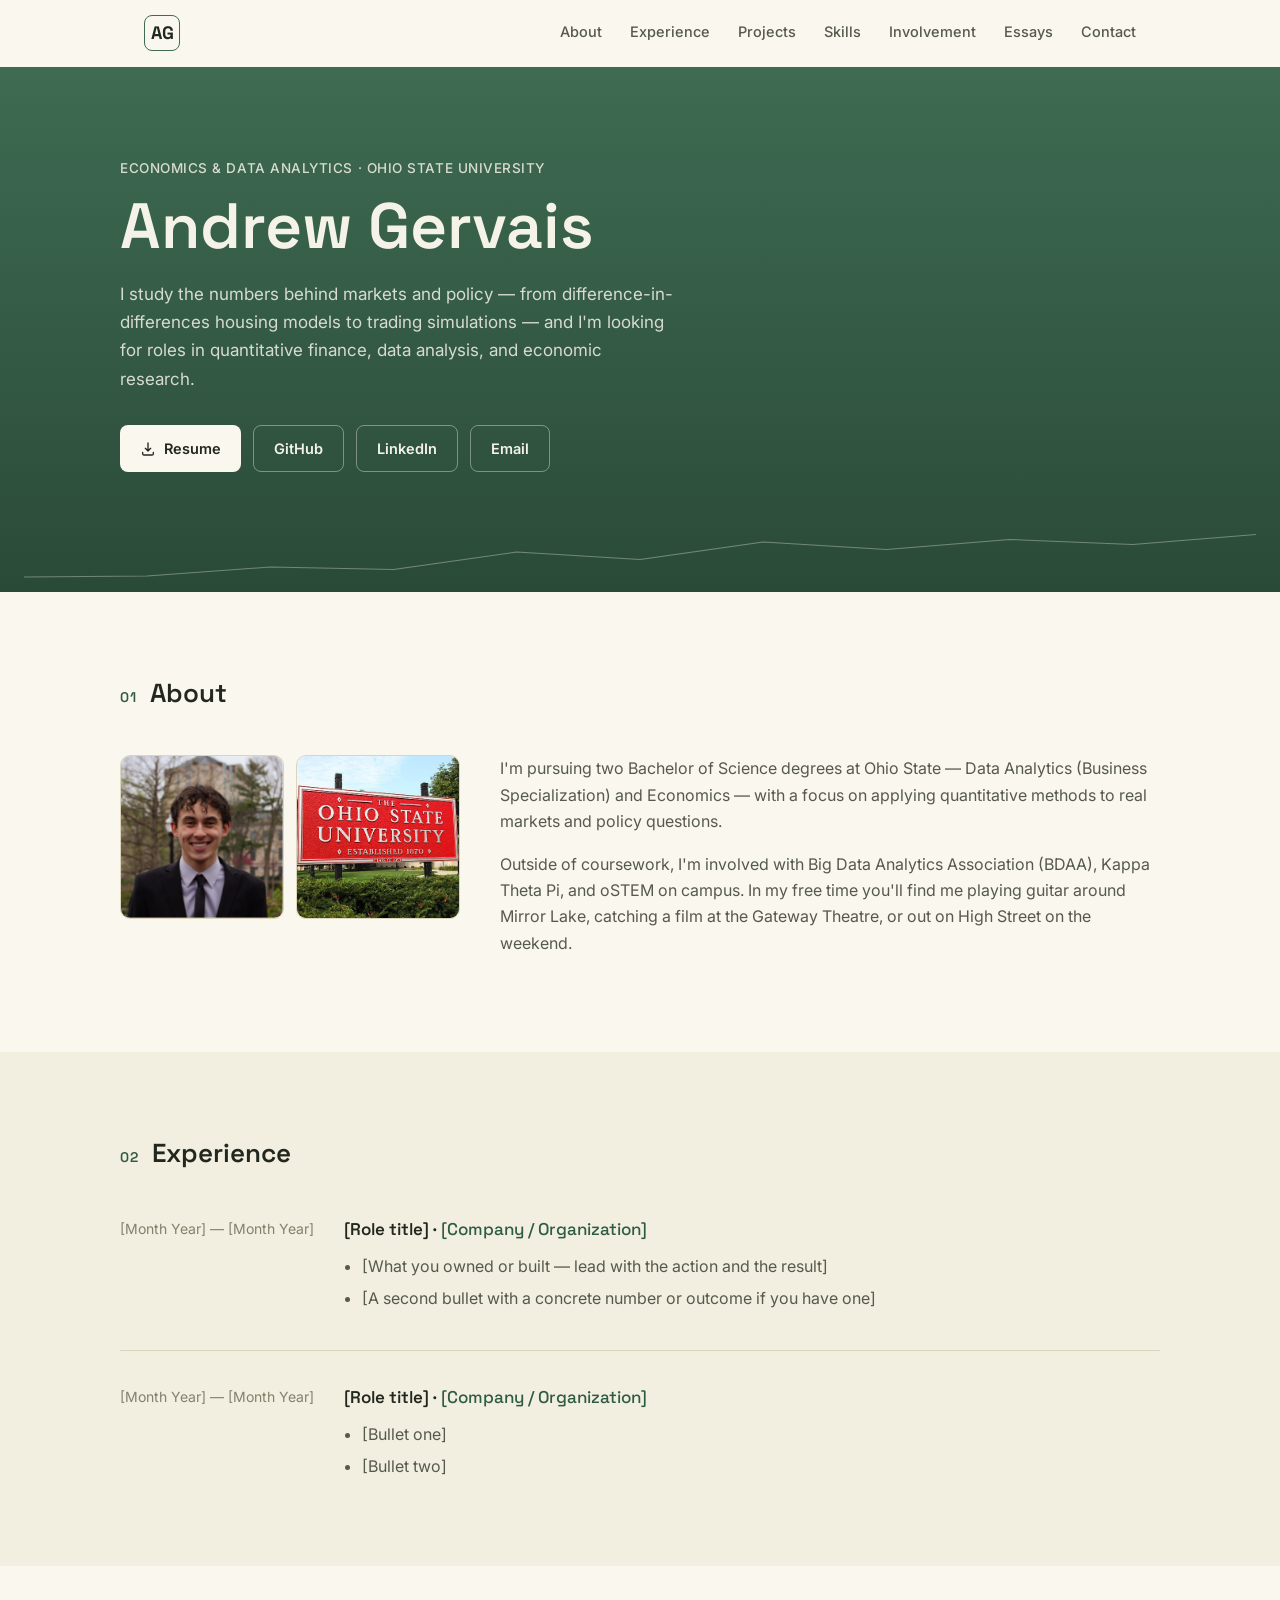
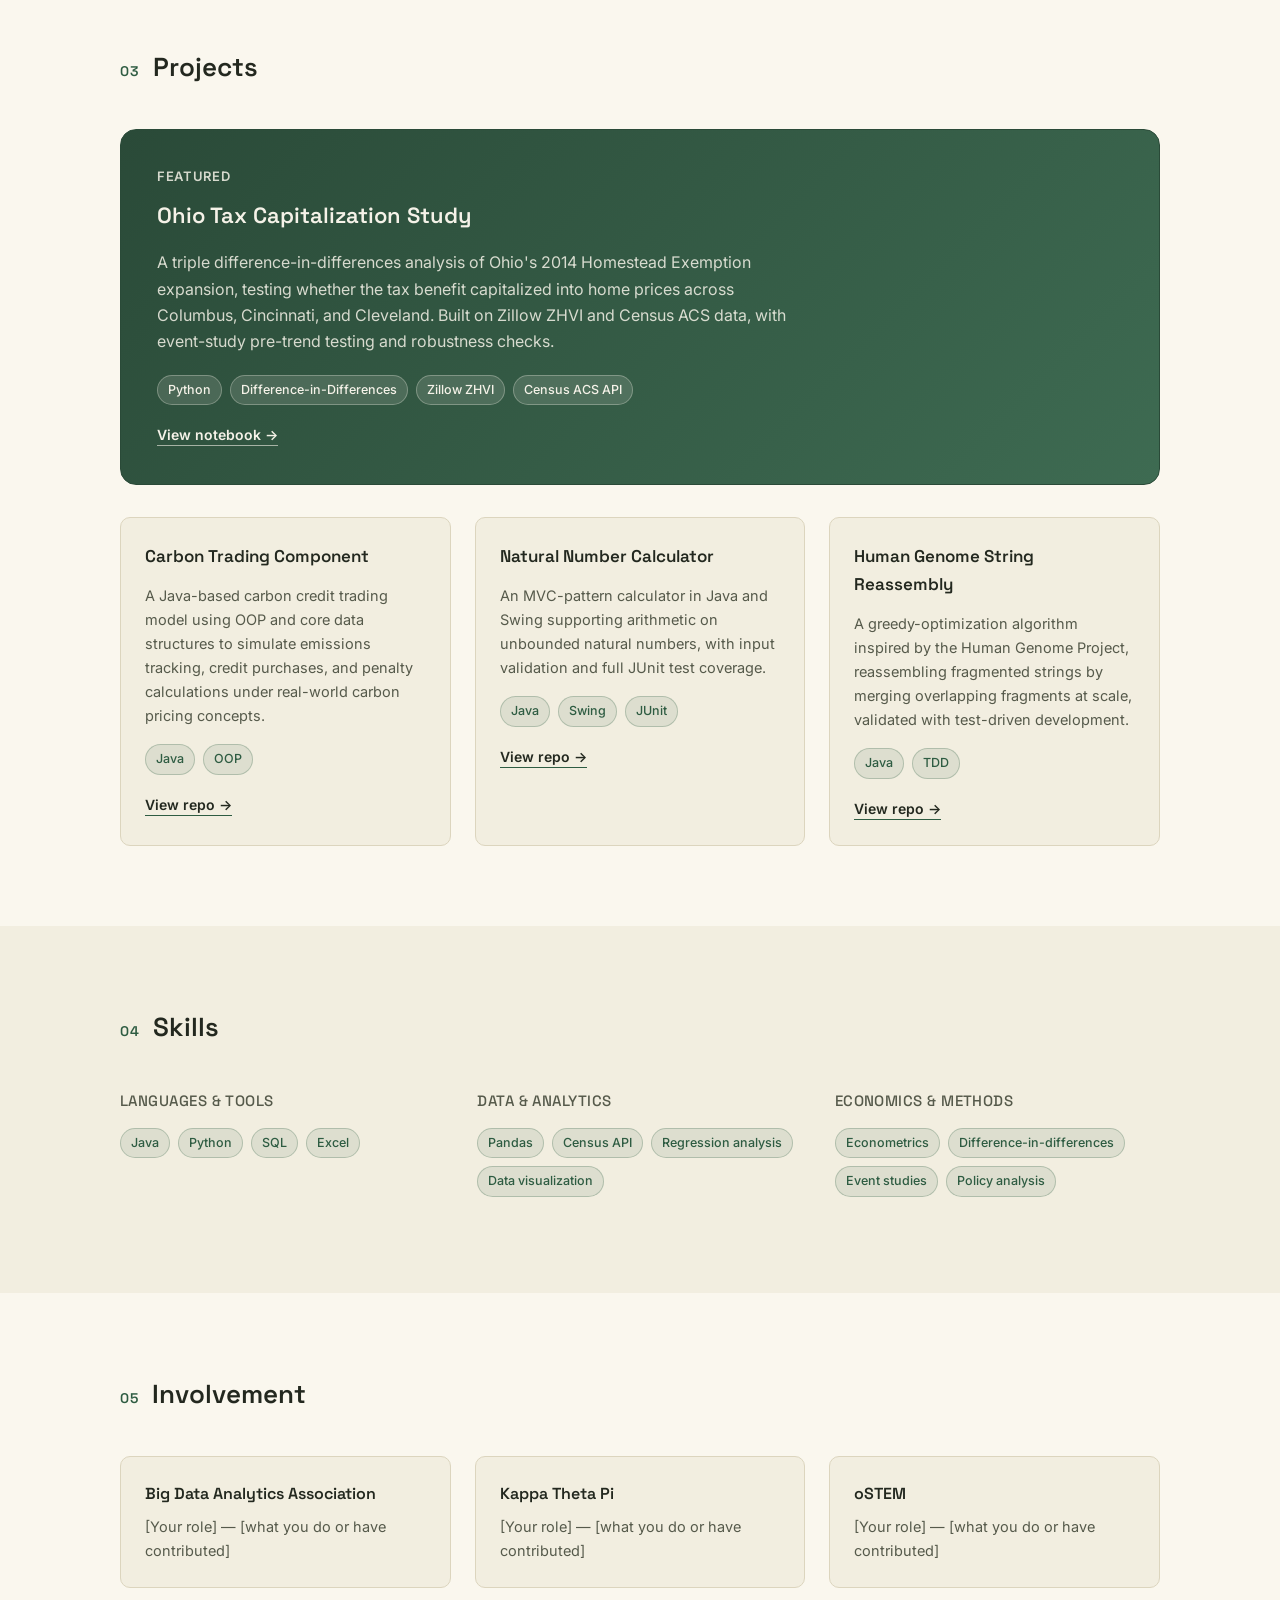
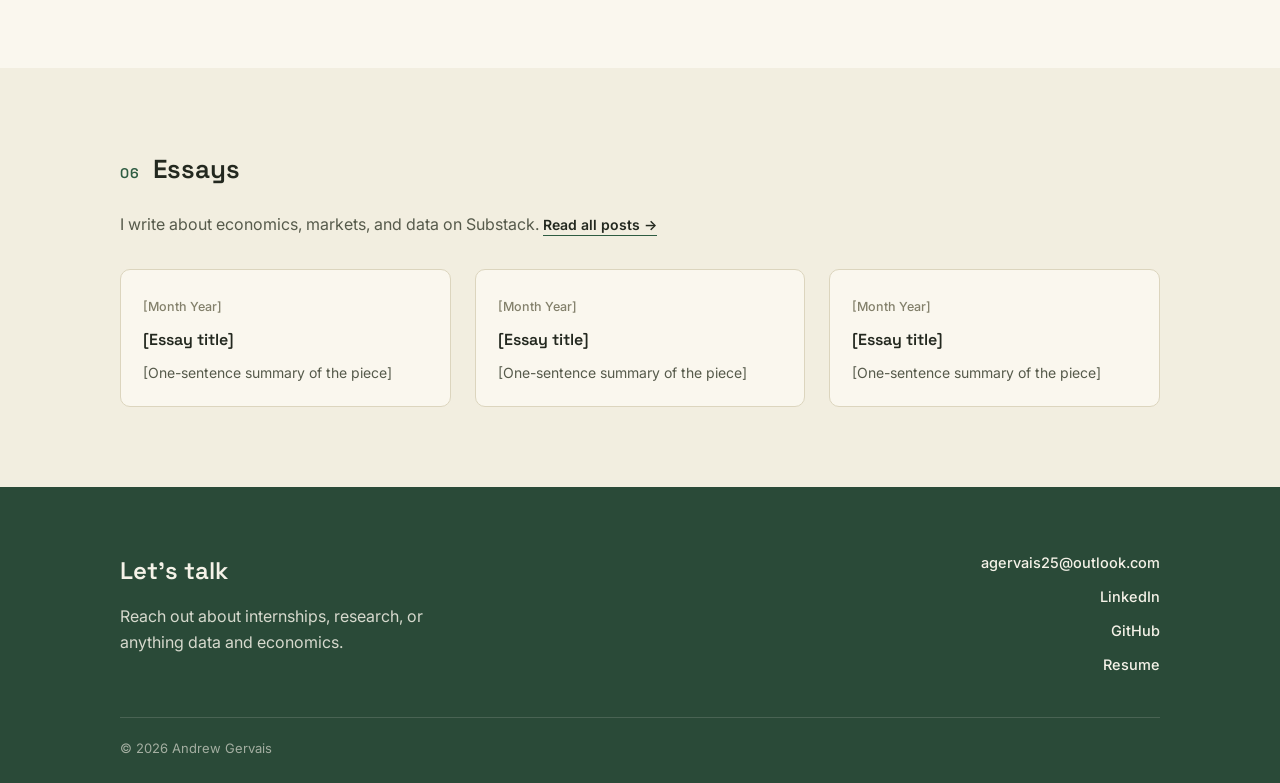
==== commit 8af92c7a: "Add photos and fix Substack link Co-Authored-By: Claude Sonnet 5 <noreply@anthropic.com>" ====
--- a/index.html
+++ b/index.html
@@ -64,8 +64,9 @@
   <div class="section-inner">
     <h2><span class="section-index">01</span> About</h2>
     <div class="about-grid">
-      <div class="about-photo">
-        <img src="assets/columbus.jpg" alt="Columbus, Ohio skyline">
+      <div class="about-photos">
+        <img src="assets/headshot.jpg" alt="Portrait of Andrew Gervais">
+        <img src="assets/osu.jpg" alt="Ohio State University campus">
       </div>
       <div class="about-text">
         <p>
@@ -248,8 +249,7 @@
     <h2><span class="section-index">06</span> Essays</h2>
     <p class="section-subtitle">
       I write about economics, markets, and data on Substack.
-      <!-- TODO: replace # with your actual Substack URL -->
-      <a href="#" class="link-arrow" target="_blank" rel="noopener">Read all posts →</a>
+      <a href="https://notandrewgervais.substack.com/" class="link-arrow" target="_blank" rel="noopener">Read all posts →</a>
     </p>
     <!-- TODO: replace with your real post titles, dates, and links -->
     <div class="essay-grid">
--- a/assets/style.css
+++ b/assets/style.css
@@ -267,15 +267,26 @@
 /* ---------- About ---------- */
 .about-grid {
   display: grid;
-  grid-template-columns: 260px 1fr;
+  grid-template-columns: 340px 1fr;
   gap: 40px;
   align-items: start;
 }
 
-.about-photo img {
+.about-photos {
+  display: grid;
+  grid-template-columns: 1fr 1fr;
+  gap: 12px;
+}
+
+.about-photos img {
+  width: 100%;
+  aspect-ratio: 1 / 1;
+  object-fit: cover;
   border-radius: var(--radius);
   border: 1px solid var(--border);
 }
+
+.about-photos img[src$="osu.jpg"] { object-position: 41% center; }
 
 .about-text p {
   color: var(--text-secondary);
@@ -561,7 +572,7 @@
 /* ---------- Responsive ---------- */
 @media (max-width: 860px) {
   .about-grid { grid-template-columns: 1fr; }
-  .about-photo { max-width: 280px; }
+  .about-photos { max-width: 420px; }
   .project-grid,
   .involvement-grid,
   .essay-grid,
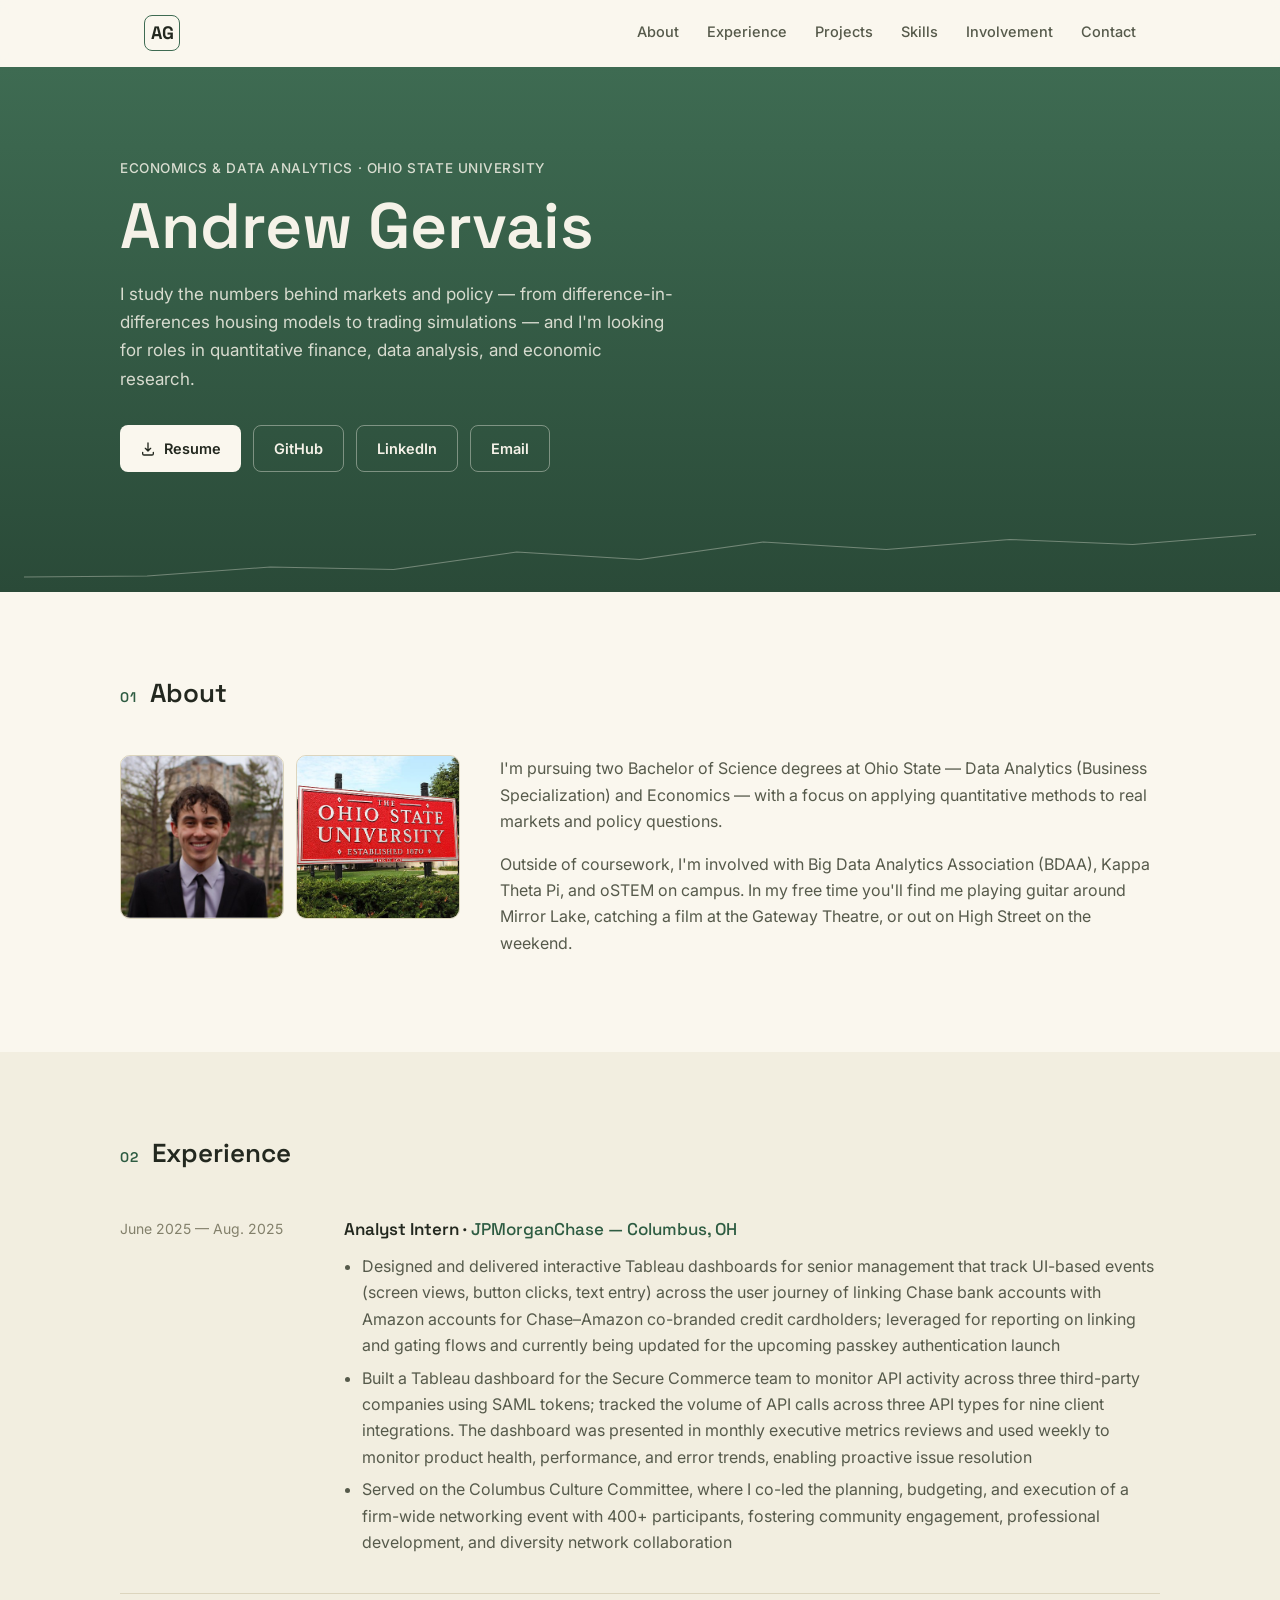
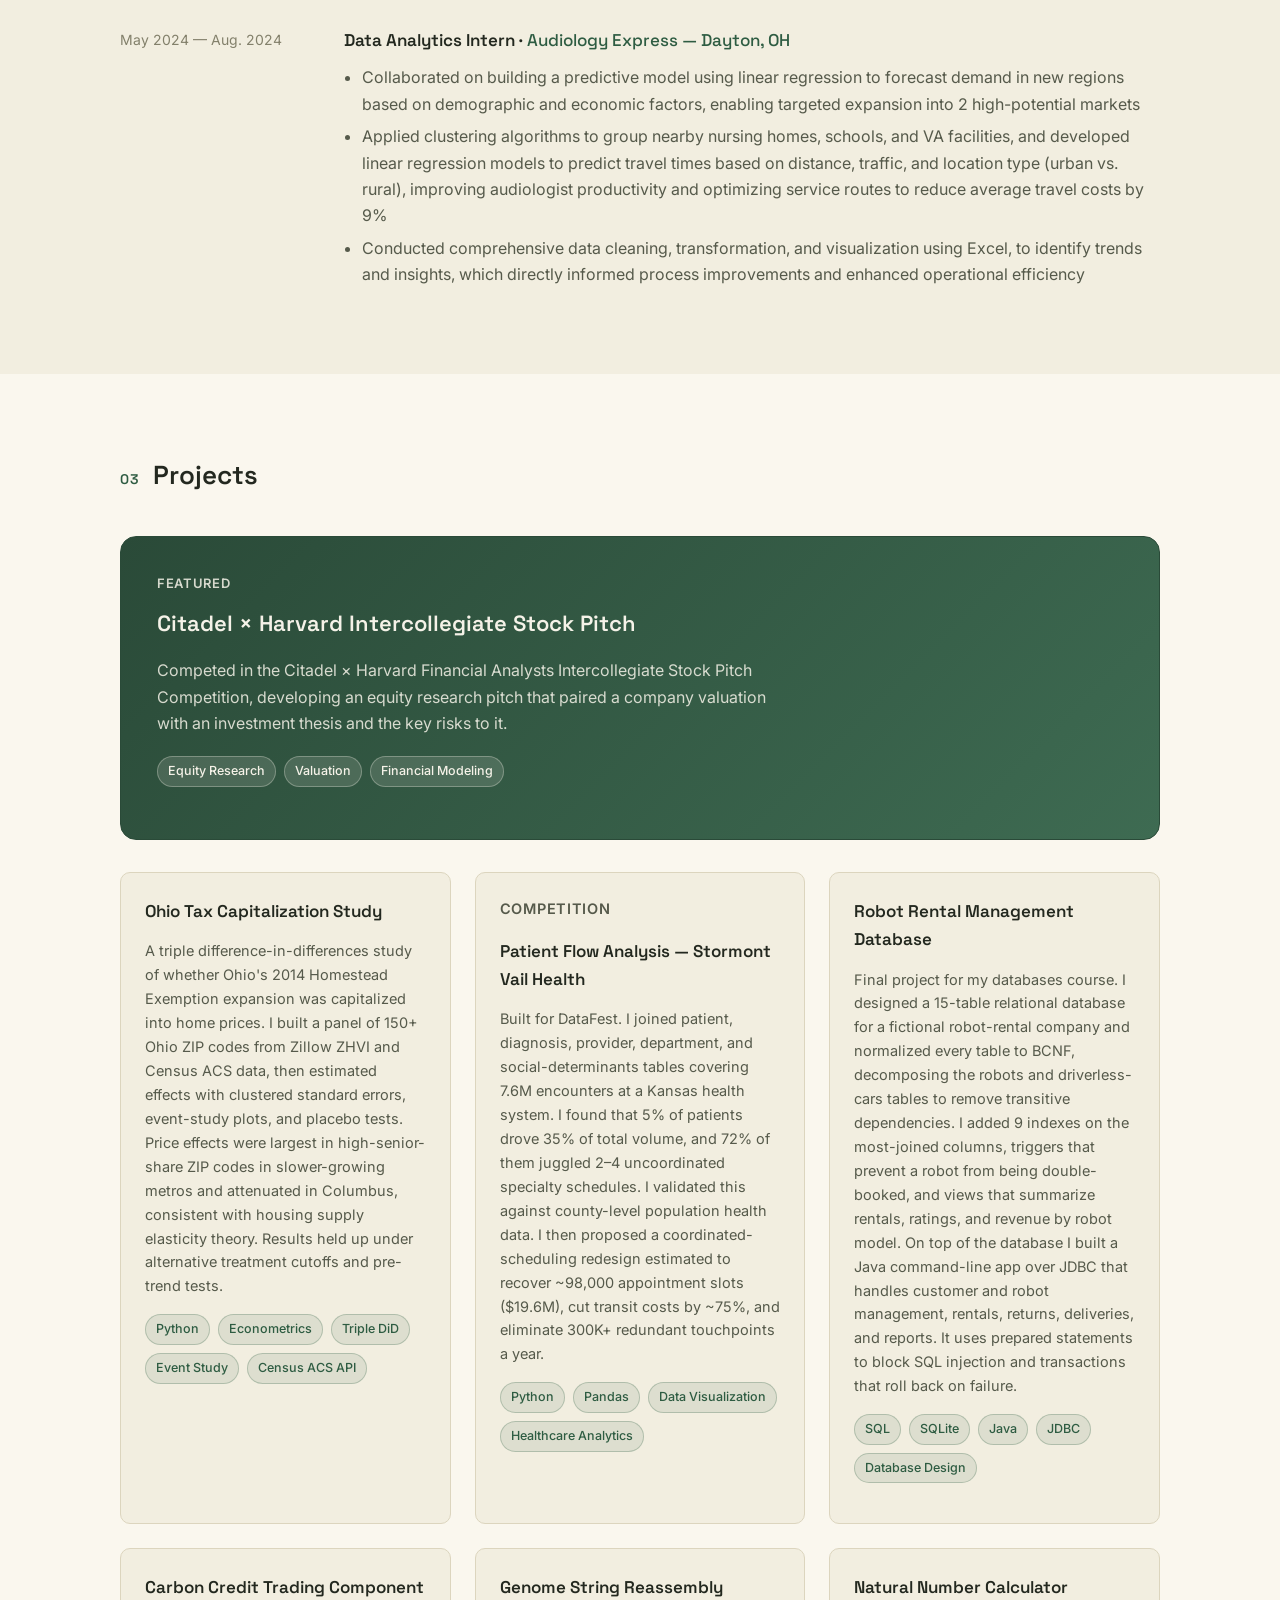
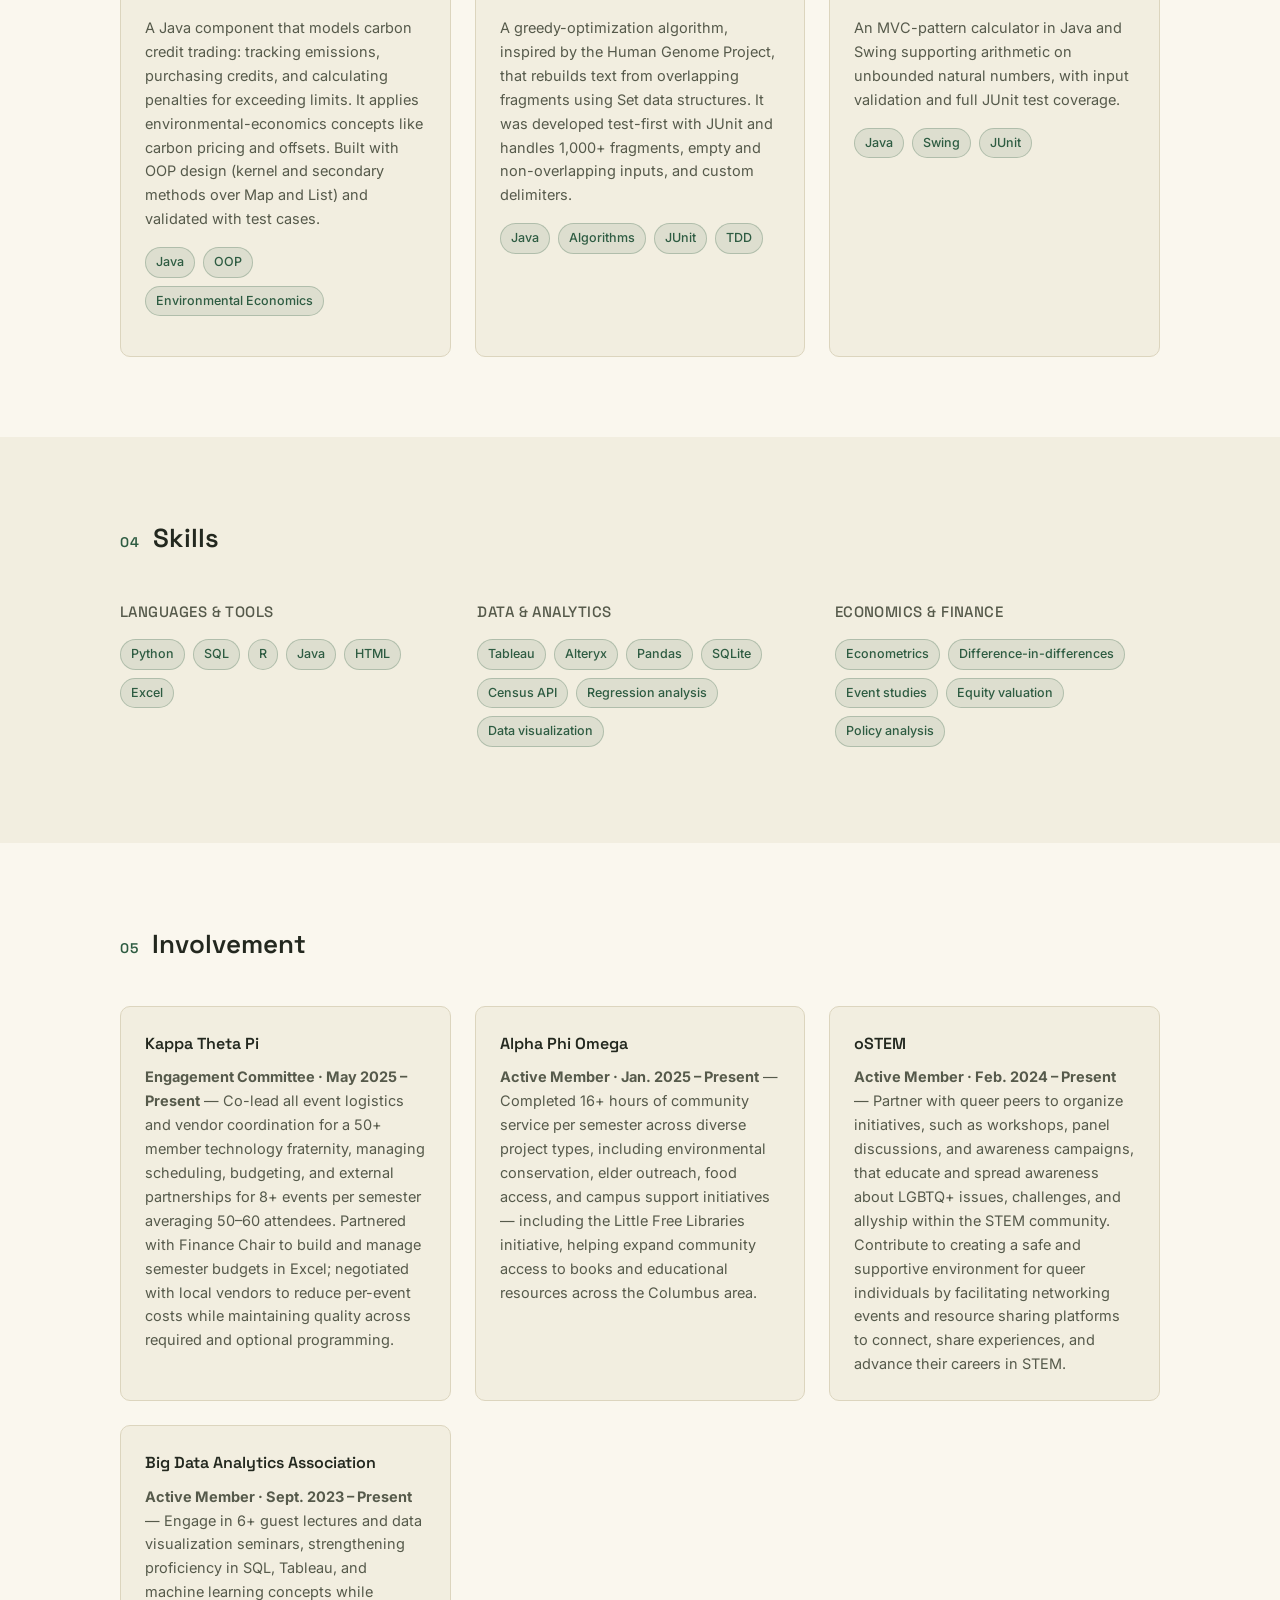
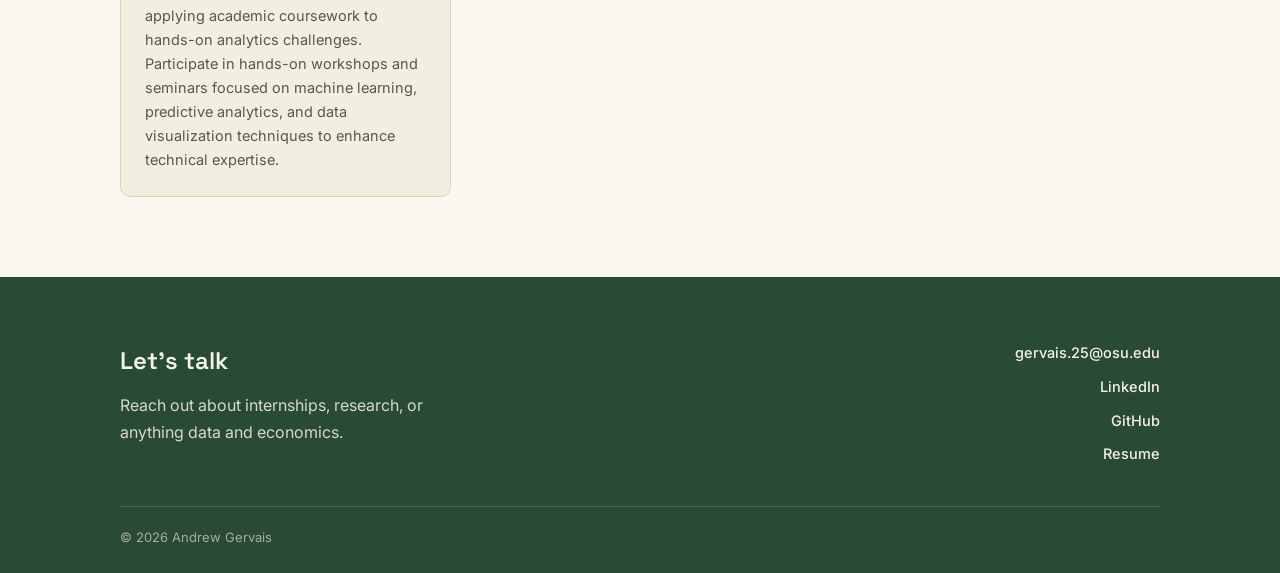
==== commit 04c28292: "Update index.html" ====
--- a/index.html
+++ b/index.html
@@ -22,7 +22,6 @@
       <a href="#projects" data-nav>Projects</a>
       <a href="#skills" data-nav>Skills</a>
       <a href="#involvement" data-nav>Involvement</a>
-      <a href="#essays" data-nav>Essays</a>
       <a href="#contact" data-nav>Contact</a>
     </nav>
     <button class="nav-toggle" id="nav-toggle" aria-label="Toggle navigation menu" aria-expanded="false">
@@ -49,7 +48,7 @@
       </a>
       <a href="https://github.com/andrewgervais" class="btn btn-ghost" target="_blank" rel="noopener">GitHub</a>
       <a href="https://www.linkedin.com/in/andrewjgervais/" class="btn btn-ghost" target="_blank" rel="noopener">LinkedIn</a>
-      <a href="mailto:agervais25@outlook.com" class="btn btn-ghost">Email</a>
+      <a href="mailto:gervais.25@osu.edu" class="btn btn-ghost">Email</a>
     </div>
   </div>
   <svg class="hero-line" viewBox="0 0 1200 120" preserveAspectRatio="none" aria-hidden="true">
@@ -89,29 +88,30 @@
 <section class="section section-alt" id="experience">
   <div class="section-inner">
     <h2><span class="section-index">02</span> Experience</h2>
-    <!-- TODO: replace placeholder entries below with real roles, dates, and bullet points -->
     <div class="timeline">
       <article class="timeline-item">
         <div class="timeline-meta">
-          <span class="timeline-date">[Month Year] — [Month Year]</span>
+          <span class="timeline-date">June 2025 — Aug. 2025</span>
         </div>
         <div class="timeline-content">
-          <h3>[Role title] · <span class="timeline-org">[Company / Organization]</span></h3>
+          <h3>Analyst Intern · <span class="timeline-org">JPMorganChase — Columbus, OH</span></h3>
           <ul>
-            <li>[What you owned or built — lead with the action and the result]</li>
-            <li>[A second bullet with a concrete number or outcome if you have one]</li>
+            <li>Designed and delivered interactive Tableau dashboards for senior management that track UI-based events (screen views, button clicks, text entry) across the user journey of linking Chase bank accounts with Amazon accounts for Chase–Amazon co-branded credit cardholders; leveraged for reporting on linking and gating flows and currently being updated for the upcoming passkey authentication launch</li>
+            <li>Built a Tableau dashboard for the Secure Commerce team to monitor API activity across three third-party companies using SAML tokens; tracked the volume of API calls across three API types for nine client integrations. The dashboard was presented in monthly executive metrics reviews and used weekly to monitor product health, performance, and error trends, enabling proactive issue resolution</li>
+            <li>Served on the Columbus Culture Committee, where I co-led the planning, budgeting, and execution of a firm-wide networking event with 400+ participants, fostering community engagement, professional development, and diversity network collaboration</li>
           </ul>
         </div>
       </article>
       <article class="timeline-item">
         <div class="timeline-meta">
-          <span class="timeline-date">[Month Year] — [Month Year]</span>
+          <span class="timeline-date">May 2024 — Aug. 2024</span>
         </div>
         <div class="timeline-content">
-          <h3>[Role title] · <span class="timeline-org">[Company / Organization]</span></h3>
+          <h3>Data Analytics Intern · <span class="timeline-org">Audiology Express — Dayton, OH</span></h3>
           <ul>
-            <li>[Bullet one]</li>
-            <li>[Bullet two]</li>
+            <li>Collaborated on building a predictive model using linear regression to forecast demand in new regions based on demographic and economic factors, enabling targeted expansion into 2 high-potential markets</li>
+            <li>Applied clustering algorithms to group nearby nursing homes, schools, and VA facilities, and developed linear regression models to predict travel times based on distance, traffic, and location type (urban vs. rural), improving audiologist productivity and optimizing service routes to reduce average travel costs by 9%</li>
+            <li>Conducted comprehensive data cleaning, transformation, and visualization using Excel, to identify trends and insights, which directly informed process improvements and enhanced operational efficiency</li>
           </ul>
         </div>
       </article>
@@ -128,35 +128,109 @@
     <article class="project-featured">
       <div class="project-featured-text">
         <p class="project-tag">Featured</p>
-        <h3>Ohio Tax Capitalization Study</h3>
+        <h3>Citadel × Harvard Intercollegiate Stock Pitch</h3>
         <p>
-          A triple difference-in-differences analysis of Ohio's 2014 Homestead Exemption
-          expansion, testing whether the tax benefit capitalized into home prices across
-          Columbus, Cincinnati, and Cleveland. Built on Zillow ZHVI and Census ACS data,
-          with event-study pre-trend testing and robustness checks.
+          Competed in the Citadel × Harvard Financial Analysts Intercollegiate Stock Pitch
+          Competition, developing an equity research pitch that paired a company valuation
+          with an investment thesis and the key risks to it.
         </p>
         <div class="tag-row">
-          <span class="tag">Python</span>
-          <span class="tag">Difference-in-Differences</span>
-          <span class="tag">Zillow ZHVI</span>
-          <span class="tag">Census ACS API</span>
-        </div>
-        <a href="#" class="link-arrow" target="_blank" rel="noopener"><!-- TODO: link to notebook repo --> View notebook →</a>
+          <span class="tag">Equity Research</span>
+          <span class="tag">Valuation</span>
+          <span class="tag">Financial Modeling</span>
+        </div>
       </div>
     </article>
 
     <!-- Secondary projects -->
     <div class="project-grid">
       <article class="project-card">
-        <h3>Carbon Trading Component</h3>
-        <p>A Java-based carbon credit trading model using OOP and core data structures
-          to simulate emissions tracking, credit purchases, and penalty calculations
-          under real-world carbon pricing concepts.</p>
+        <h3>Ohio Tax Capitalization Study</h3>
+        <p>A triple difference-in-differences study of whether Ohio's 2014 Homestead Exemption
+          expansion was capitalized into home prices. I built a panel of 150+ Ohio ZIP codes
+          from Zillow ZHVI and Census ACS data, then estimated effects with clustered standard
+          errors, event-study plots, and placebo tests. Price effects were largest in
+          high-senior-share ZIP codes in slower-growing metros and attenuated in Columbus,
+          consistent with housing supply elasticity theory. Results held up under alternative
+          treatment cutoffs and pre-trend tests.</p>
+        <div class="tag-row">
+          <span class="tag">Python</span>
+          <span class="tag">Econometrics</span>
+          <span class="tag">Triple DiD</span>
+          <span class="tag">Event Study</span>
+          <span class="tag">Census ACS API</span>
+        </div>
+        <!-- LINK: add URL later
+        <a href="#" class="link-arrow" target="_blank" rel="noopener">View notebook →</a>
+        -->
+      </article>
+      <article class="project-card">
+        <p class="project-tag">Competition</p>
+        <h3>Patient Flow Analysis — Stormont Vail Health</h3>
+        <p>Built for DataFest. I joined patient, diagnosis, provider, department, and
+          social-determinants tables covering 7.6M encounters at a Kansas health system.
+          I found that 5% of patients drove 35% of total volume, and 72% of them juggled
+          2–4 uncoordinated specialty schedules. I validated this against county-level
+          population health data. I then proposed a coordinated-scheduling redesign
+          estimated to recover ~98,000 appointment slots ($19.6M), cut transit costs by
+          ~75%, and eliminate 300K+ redundant touchpoints a year.</p>
+        <div class="tag-row">
+          <span class="tag">Python</span>
+          <span class="tag">Pandas</span>
+          <span class="tag">Data Visualization</span>
+          <span class="tag">Healthcare Analytics</span>
+        </div>
+      </article>
+      <article class="project-card">
+        <h3>Robot Rental Management Database</h3>
+        <p>Final project for my databases course. I designed a 15-table relational
+          database for a fictional robot-rental company and normalized every table to
+          BCNF, decomposing the robots and driverless-cars tables to remove transitive
+          dependencies. I added 9 indexes on the most-joined columns, triggers that
+          prevent a robot from being double-booked, and views that summarize rentals,
+          ratings, and revenue by robot model. On top of the database I built a Java
+          command-line app over JDBC that handles customer and robot management,
+          rentals, returns, deliveries, and reports. It uses prepared statements to
+          block SQL injection and transactions that roll back on failure.</p>
+        <div class="tag-row">
+          <span class="tag">SQL</span>
+          <span class="tag">SQLite</span>
+          <span class="tag">Java</span>
+          <span class="tag">JDBC</span>
+          <span class="tag">Database Design</span>
+        </div>
+      </article>
+      <article class="project-card">
+        <h3>Carbon Credit Trading Component</h3>
+        <p>A Java component that models carbon credit trading: tracking emissions,
+          purchasing credits, and calculating penalties for exceeding limits. It
+          applies environmental-economics concepts like carbon pricing and offsets.
+          Built with OOP design (kernel and secondary methods over Map and List) and
+          validated with test cases.</p>
         <div class="tag-row">
           <span class="tag">Java</span>
           <span class="tag">OOP</span>
-        </div>
-        <a href="#" class="link-arrow" target="_blank" rel="noopener"><!-- TODO: repo link --> View repo →</a>
+          <span class="tag">Environmental Economics</span>
+        </div>
+        <!-- LINK: add URL later
+        <a href="#" class="link-arrow" target="_blank" rel="noopener">View repo →</a>
+        -->
+      </article>
+      <article class="project-card">
+        <h3>Genome String Reassembly</h3>
+        <p>A greedy-optimization algorithm, inspired by the Human Genome Project, that
+          rebuilds text from overlapping fragments using Set data structures. It was
+          developed test-first with JUnit and handles 1,000+ fragments, empty and
+          non-overlapping inputs, and custom delimiters.</p>
+        <div class="tag-row">
+          <span class="tag">Java</span>
+          <span class="tag">Algorithms</span>
+          <span class="tag">JUnit</span>
+          <span class="tag">TDD</span>
+        </div>
+        <!-- LINK: add URL later
+        <a href="#" class="link-arrow" target="_blank" rel="noopener">View repo →</a>
+        -->
       </article>
       <article class="project-card">
         <h3>Natural Number Calculator</h3>
@@ -167,18 +241,9 @@
           <span class="tag">Swing</span>
           <span class="tag">JUnit</span>
         </div>
-        <a href="#" class="link-arrow" target="_blank" rel="noopener"><!-- TODO: repo link --> View repo →</a>
-      </article>
-      <article class="project-card">
-        <h3>Human Genome String Reassembly</h3>
-        <p>A greedy-optimization algorithm inspired by the Human Genome Project,
-          reassembling fragmented strings by merging overlapping fragments at scale,
-          validated with test-driven development.</p>
-        <div class="tag-row">
-          <span class="tag">Java</span>
-          <span class="tag">TDD</span>
-        </div>
-        <a href="#" class="link-arrow" target="_blank" rel="noopener"><!-- TODO: repo link --> View repo →</a>
+        <!-- LINK: add URL later
+        <a href="#" class="link-arrow" target="_blank" rel="noopener">View repo →</a>
+        -->
       </article>
     </div>
   </div>
@@ -188,32 +253,37 @@
 <section class="section section-alt" id="skills">
   <div class="section-inner">
     <h2><span class="section-index">04</span> Skills</h2>
-    <!-- TODO: adjust categories/items to match your actual toolkit -->
     <div class="skills-grid">
       <div class="skill-group">
         <h3>Languages &amp; tools</h3>
         <div class="tag-row">
-          <span class="tag">Java</span>
           <span class="tag">Python</span>
           <span class="tag">SQL</span>
+          <span class="tag">R</span>
+          <span class="tag">Java</span>
+          <span class="tag">HTML</span>
           <span class="tag">Excel</span>
         </div>
       </div>
       <div class="skill-group">
         <h3>Data &amp; analytics</h3>
         <div class="tag-row">
+          <span class="tag">Tableau</span>
+          <span class="tag">Alteryx</span>
           <span class="tag">Pandas</span>
+          <span class="tag">SQLite</span>
           <span class="tag">Census API</span>
           <span class="tag">Regression analysis</span>
           <span class="tag">Data visualization</span>
         </div>
       </div>
       <div class="skill-group">
-        <h3>Economics &amp; methods</h3>
+        <h3>Economics &amp; finance</h3>
         <div class="tag-row">
           <span class="tag">Econometrics</span>
           <span class="tag">Difference-in-differences</span>
           <span class="tag">Event studies</span>
+          <span class="tag">Equity valuation</span>
           <span class="tag">Policy analysis</span>
         </div>
       </div>
@@ -225,25 +295,29 @@
 <section class="section" id="involvement">
   <div class="section-inner">
     <h2><span class="section-index">05</span> Involvement</h2>
-    <!-- TODO: add your actual role/contribution in each organization -->
     <div class="involvement-grid">
       <article class="involvement-card">
-        <h3>Big Data Analytics Association</h3>
-        <p>[Your role] — [what you do or have contributed]</p>
+        <h3>Kappa Theta Pi</h3>
+        <p><strong>Engagement Committee · May 2025 – Present</strong> — Co-lead all event logistics and vendor coordination for a 50+ member technology fraternity, managing scheduling, budgeting, and external partnerships for 8+ events per semester averaging 50–60 attendees. Partnered with Finance Chair to build and manage semester budgets in Excel; negotiated with local vendors to reduce per-event costs while maintaining quality across required and optional programming.</p>
       </article>
       <article class="involvement-card">
-        <h3>Kappa Theta Pi</h3>
-        <p>[Your role] — [what you do or have contributed]</p>
+        <h3>Alpha Phi Omega</h3>
+        <p><strong>Active Member · Jan. 2025 – Present</strong> — Completed 16+ hours of community service per semester across diverse project types, including environmental conservation, elder outreach, food access, and campus support initiatives — including the Little Free Libraries initiative, helping expand community access to books and educational resources across the Columbus area.</p>
       </article>
       <article class="involvement-card">
         <h3>oSTEM</h3>
-        <p>[Your role] — [what you do or have contributed]</p>
+        <p><strong>Active Member · Feb. 2024 – Present</strong> — Partner with queer peers to organize initiatives, such as workshops, panel discussions, and awareness campaigns, that educate and spread awareness about LGBTQ+ issues, challenges, and allyship within the STEM community. Contribute to creating a safe and supportive environment for queer individuals by facilitating networking events and resource sharing platforms to connect, share experiences, and advance their careers in STEM.</p>
+      </article>
+      <article class="involvement-card">
+        <h3>Big Data Analytics Association</h3>
+        <p><strong>Active Member · Sept. 2023 – Present</strong> — Engage in 6+ guest lectures and data visualization seminars, strengthening proficiency in SQL, Tableau, and machine learning concepts while applying academic coursework to hands-on analytics challenges. Participate in hands-on workshops and seminars focused on machine learning, predictive analytics, and data visualization techniques to enhance technical expertise.</p>
       </article>
     </div>
   </div>
 </section>
 
 <!-- ============ ESSAYS ============ -->
+<!-- ESSAYS SECTION: hidden for now, restore later
 <section class="section section-alt" id="essays">
   <div class="section-inner">
     <h2><span class="section-index">06</span> Essays</h2>
@@ -251,7 +325,6 @@
       I write about economics, markets, and data on Substack.
       <a href="https://notandrewgervais.substack.com/" class="link-arrow" target="_blank" rel="noopener">Read all posts →</a>
     </p>
-    <!-- TODO: replace with your real post titles, dates, and links -->
     <div class="essay-grid">
       <a href="#" class="essay-card" target="_blank" rel="noopener">
         <span class="essay-date">[Month Year]</span>
@@ -271,6 +344,8 @@
     </div>
   </div>
 </section>
+-->
+
 
 </main>
 
@@ -282,7 +357,7 @@
       <p>Reach out about internships, research, or anything data and economics.</p>
     </div>
     <div class="footer-links">
-      <a href="mailto:agervais25@outlook.com">agervais25@outlook.com</a>
+      <a href="mailto:gervais.25@osu.edu">gervais.25@osu.edu</a>
       <a href="https://www.linkedin.com/in/andrewjgervais/" target="_blank" rel="noopener">LinkedIn</a>
       <a href="https://github.com/andrewgervais" target="_blank" rel="noopener">GitHub</a>
       <a href="assets/resume.pdf" download>Resume</a>
